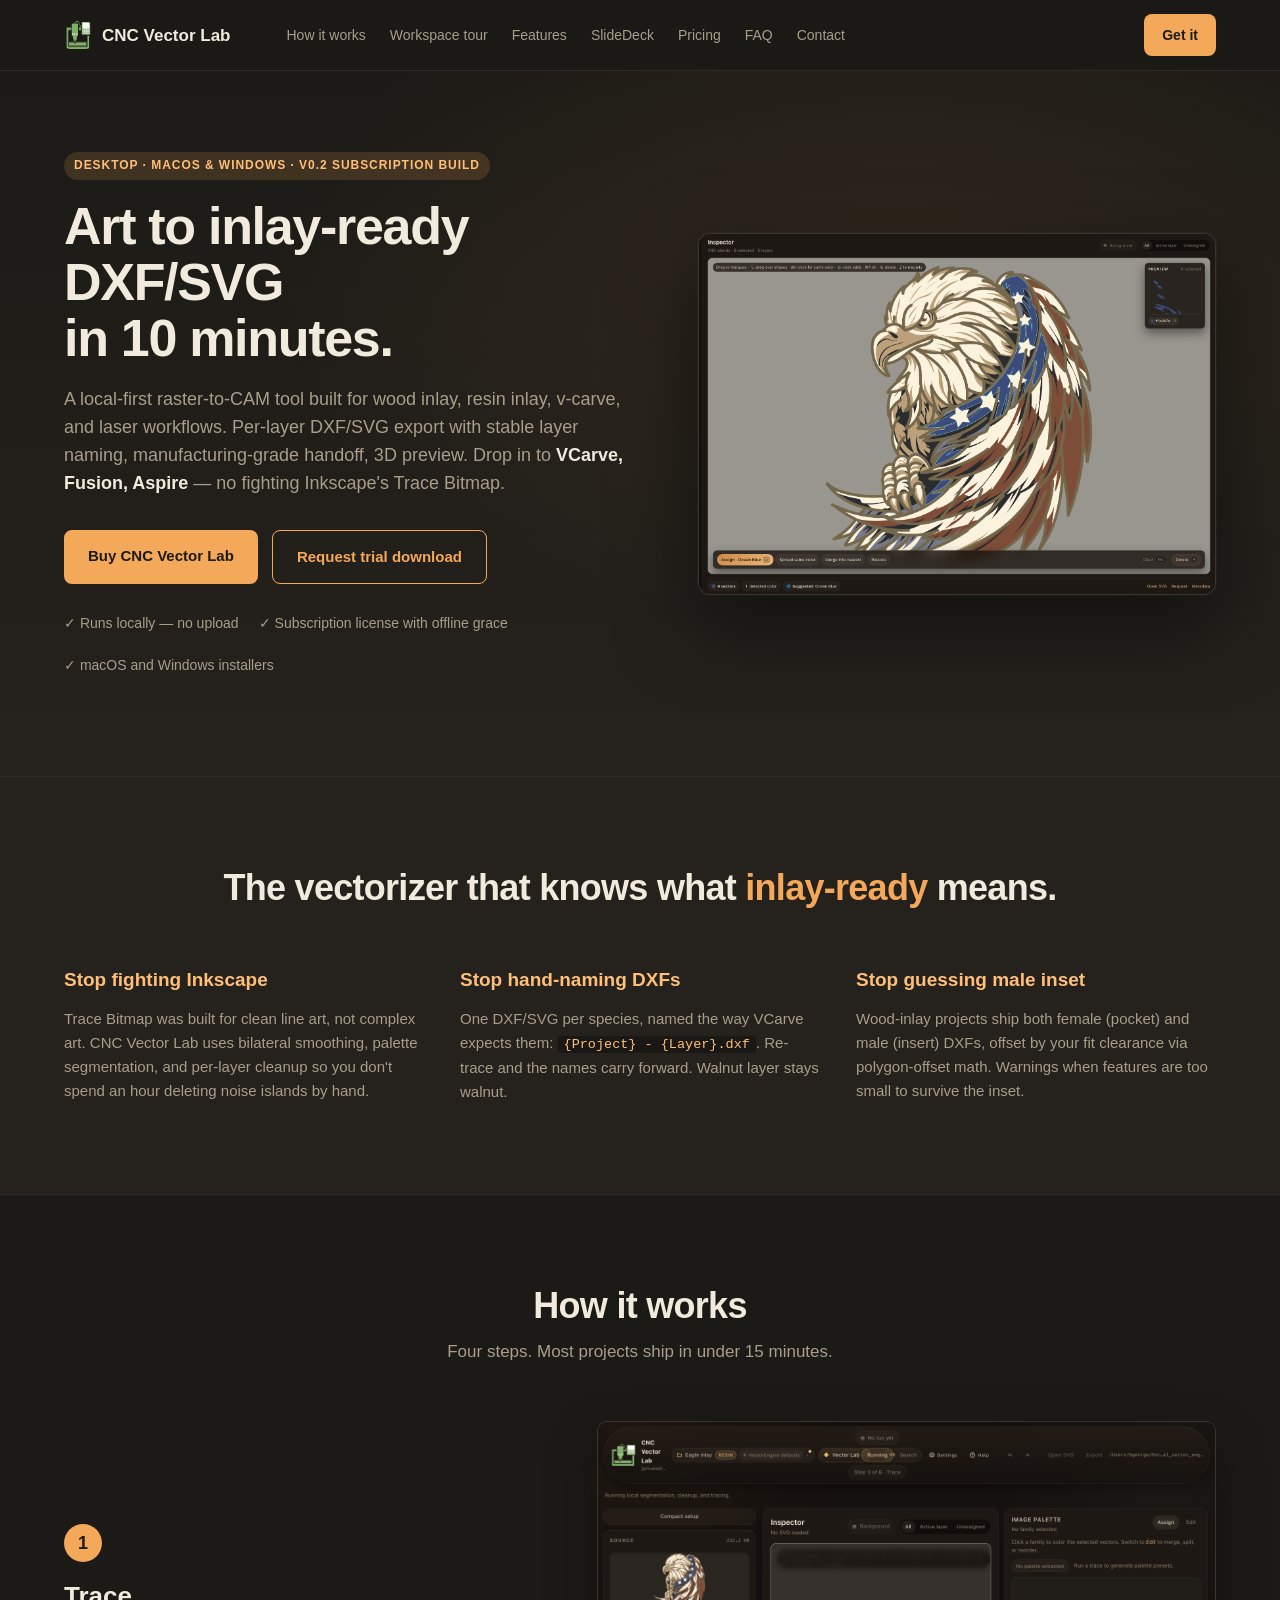
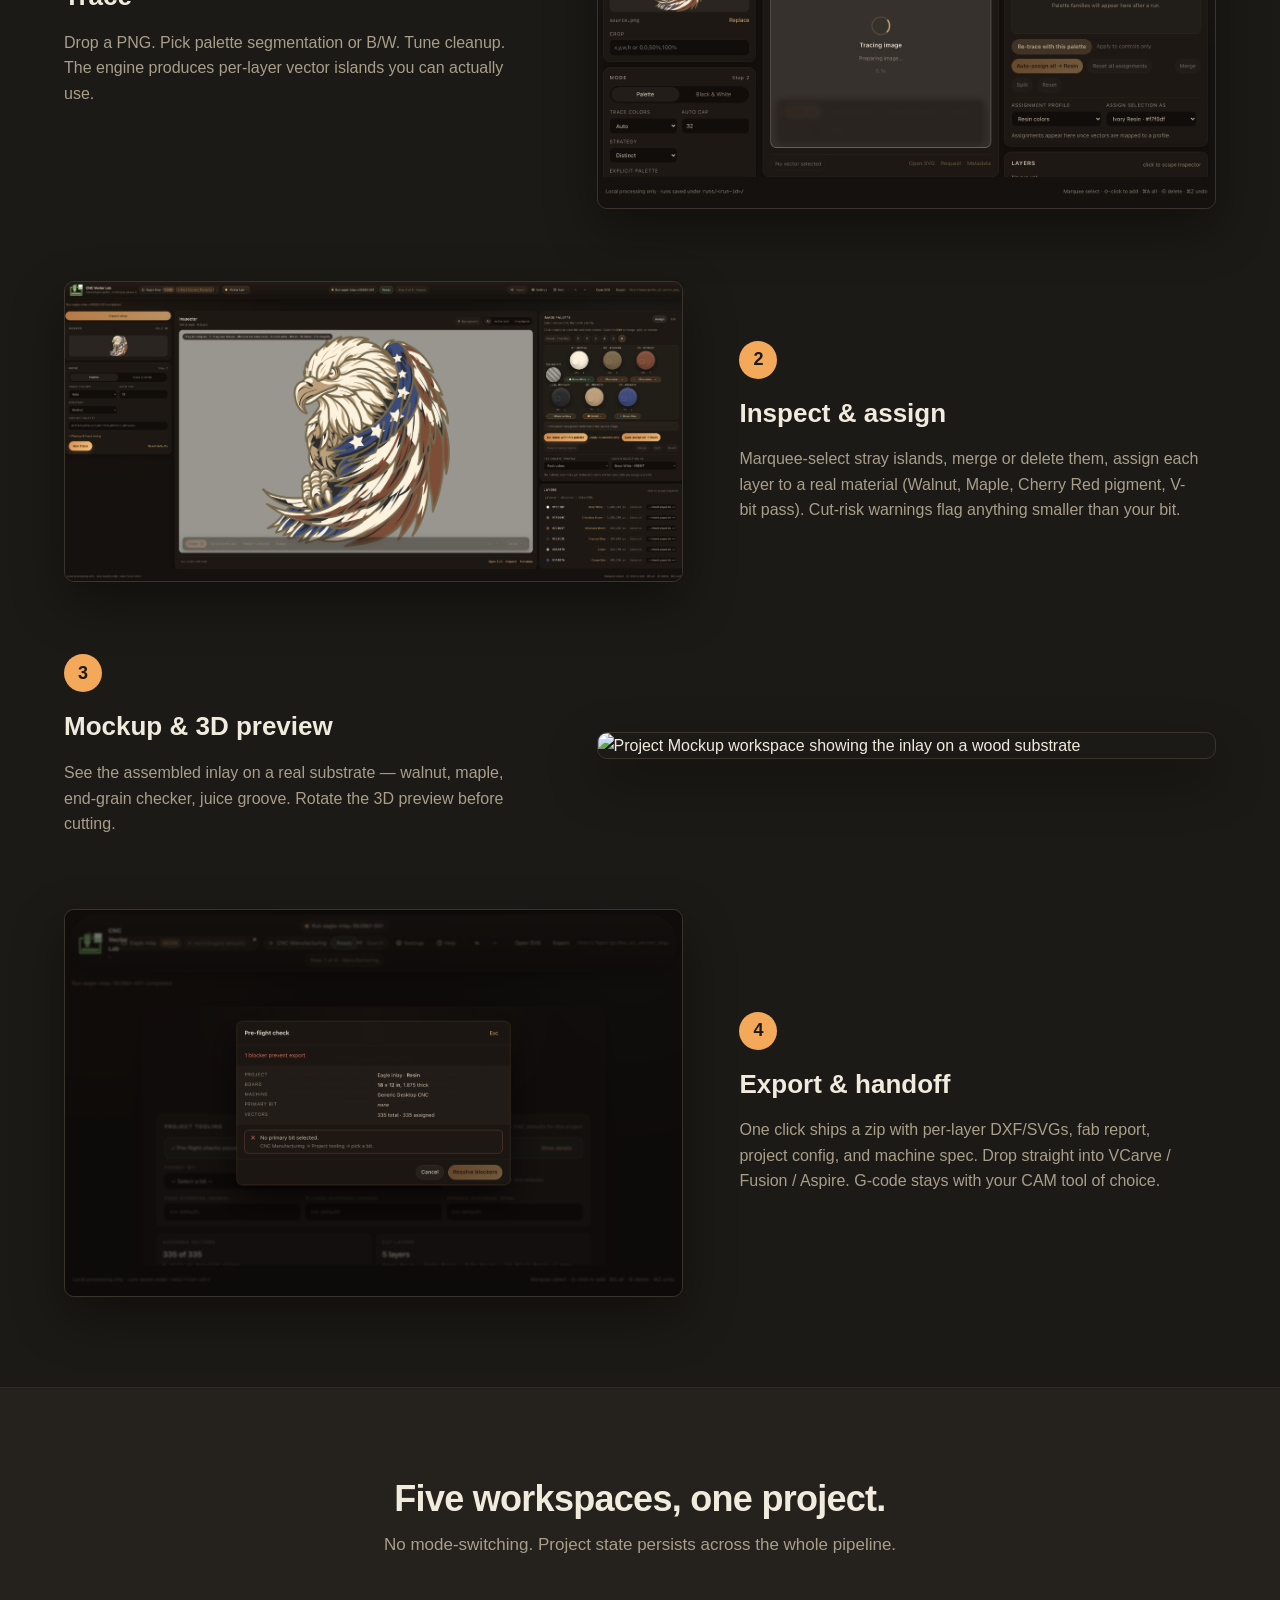
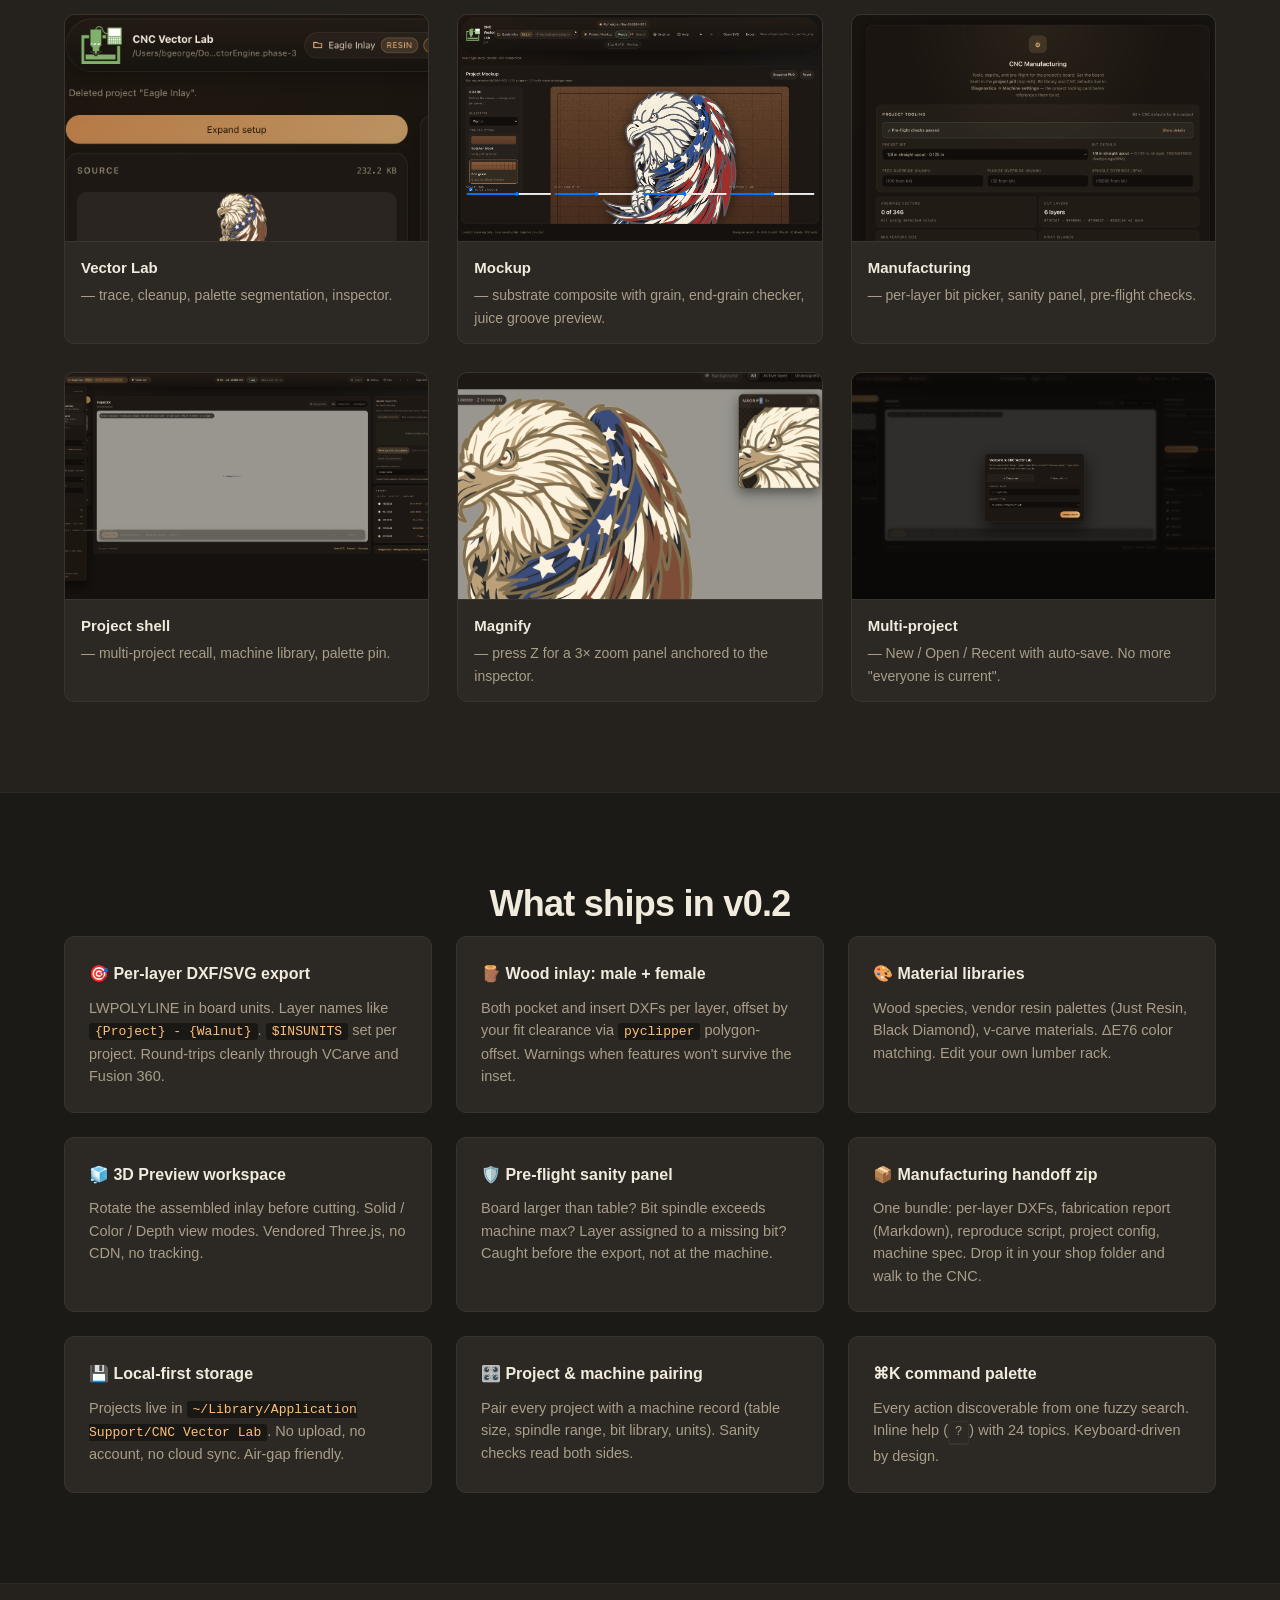
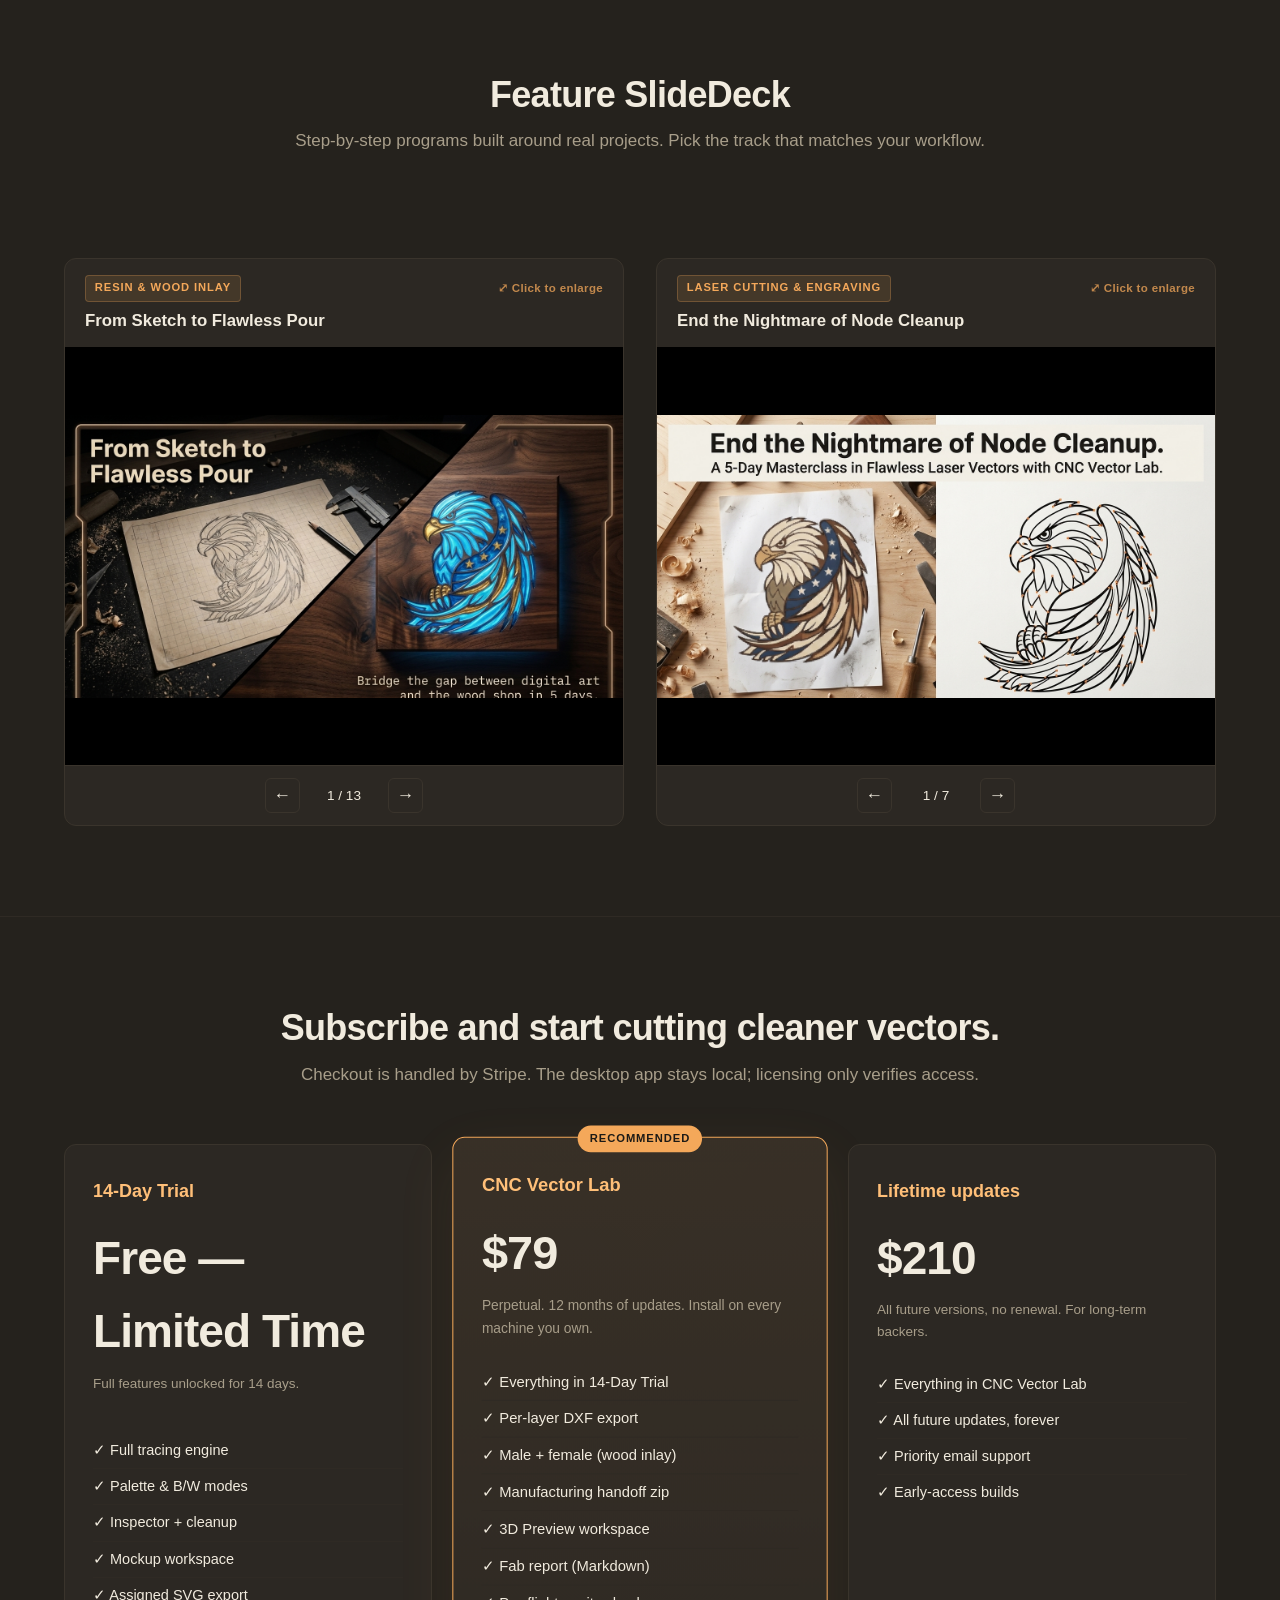
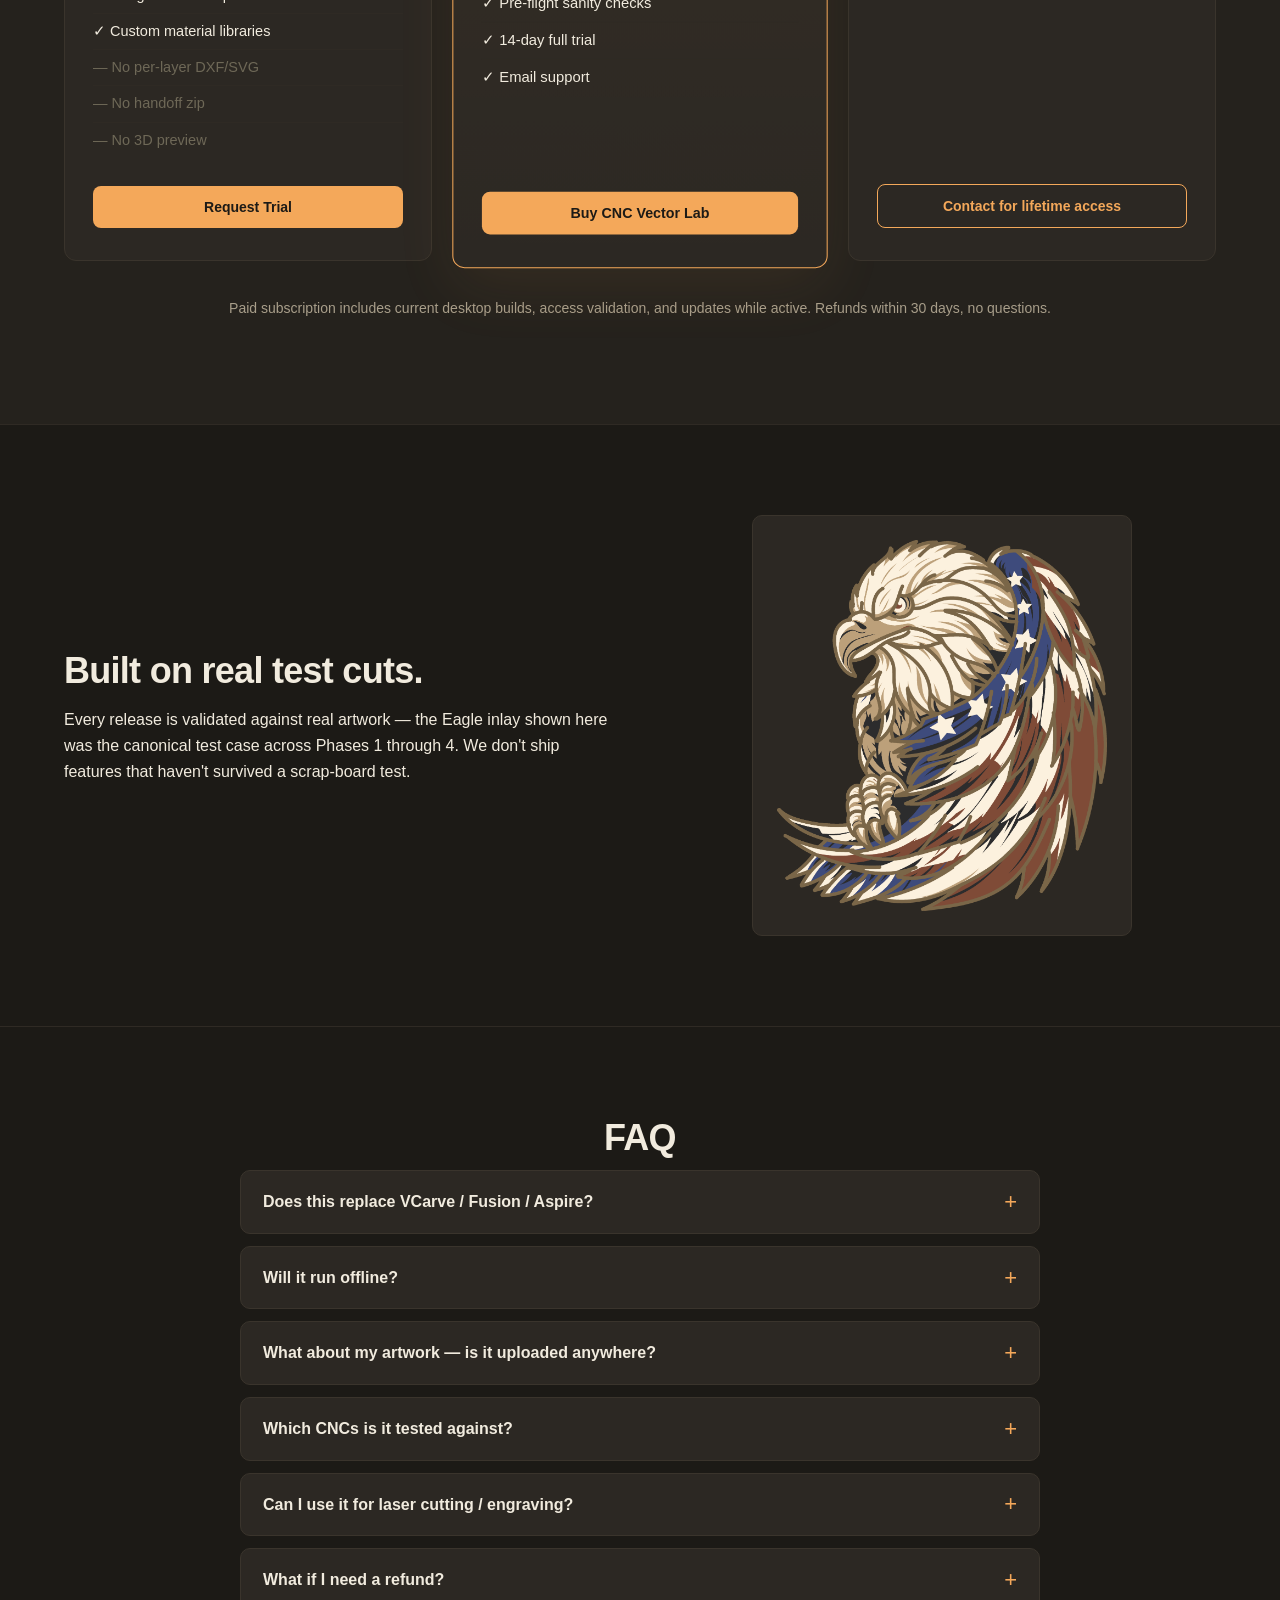
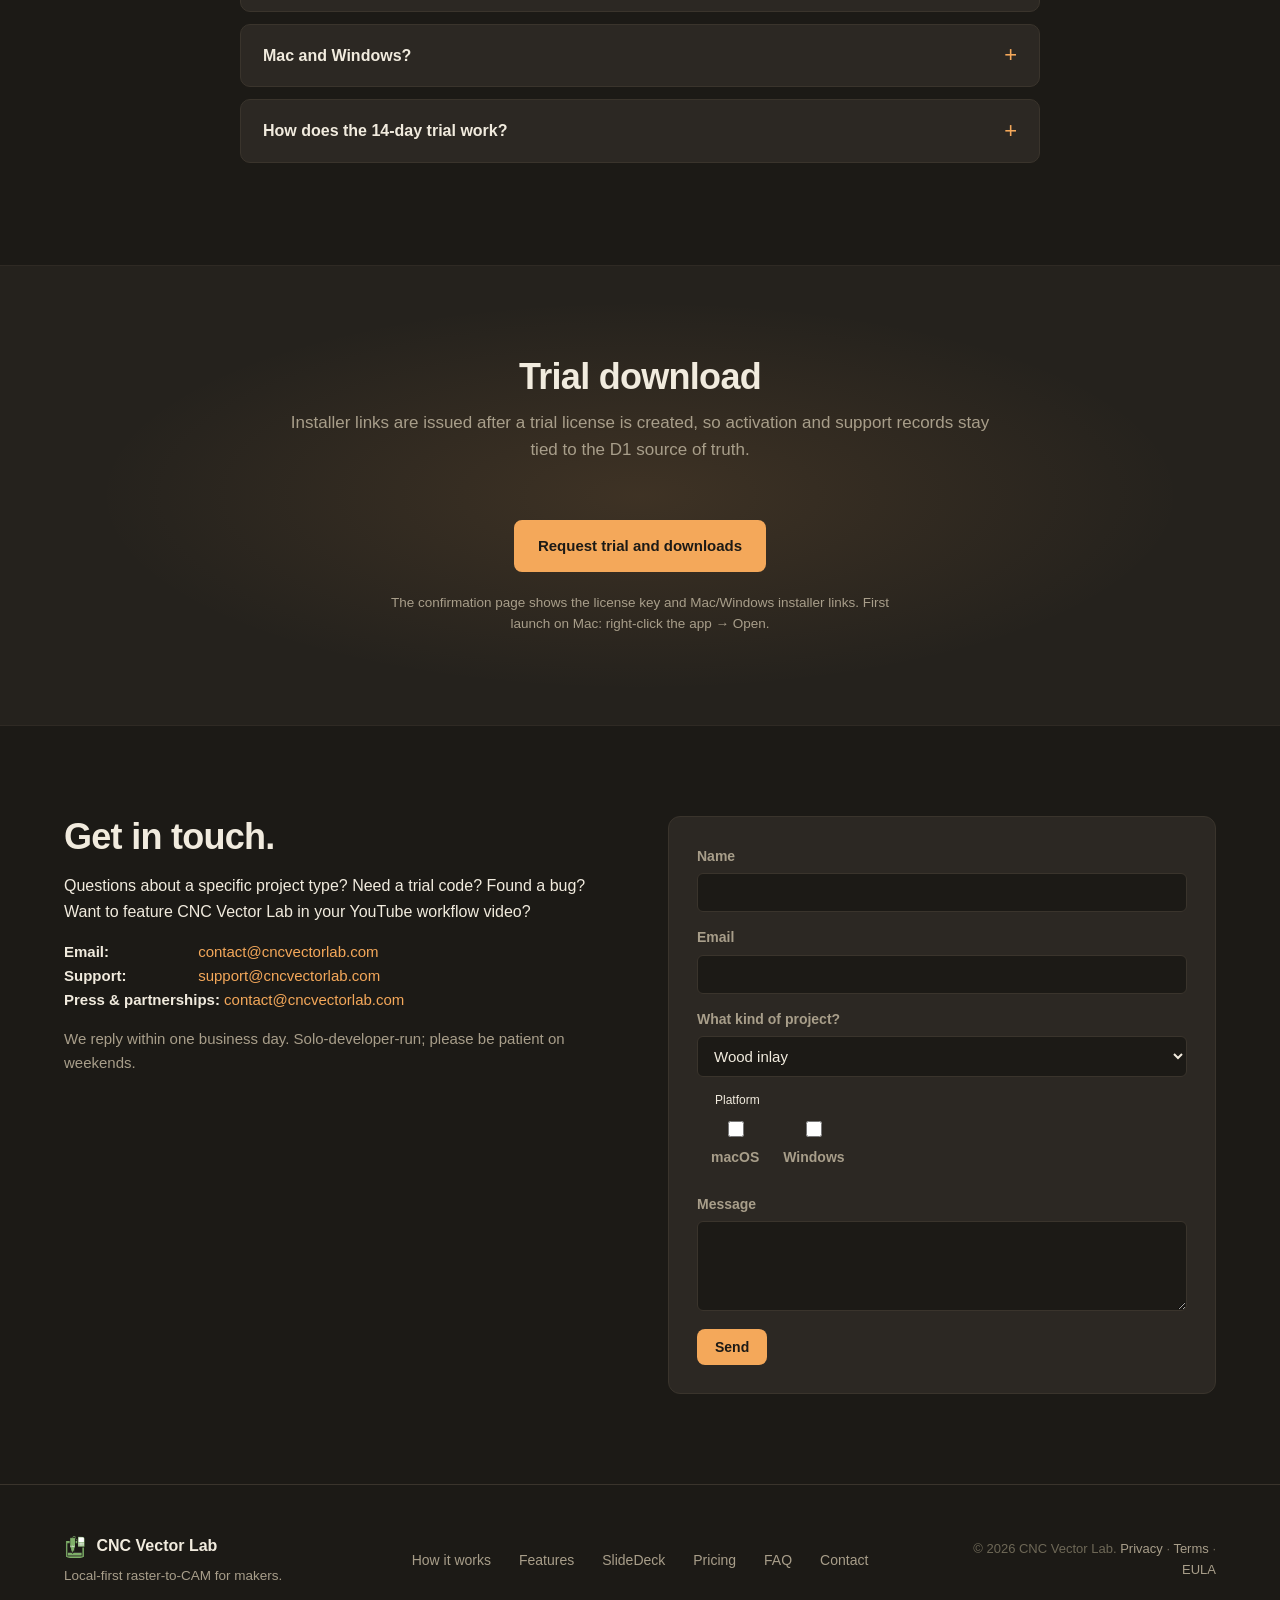
==== index.html @ 5205def1 "Set pricing: Recommended $79, Lifetime updates $210 Co-Authored-By: Claude Sonnet 4.6 <noreply@anthr" ====
<!doctype html>
<html lang="en">
<head>
  <meta charset="utf-8" />
  <meta name="viewport" content="width=device-width, initial-scale=1" />
  <title>CNC Vector Lab — Art to inlay-ready DXF/SVG in 10 minutes</title>
  <meta name="description" content="Local-first raster-to-CAM tool for CNC, laser, wood inlay, resin inlay, and v-carve. Per-layer DXF/SVG export, 3D preview, and clean manufacturing handoff." />
  <meta property="og:title" content="CNC Vector Lab" />
  <meta property="og:description" content="The vectorizer that knows what 'inlay-ready' means. Local-first desktop workflow for CNC makers." />
  <meta property="og:image" content="assets/06a-assign.png" />
  <link rel="icon" type="image/png" href="assets/cnc-logo.png" />
  <link rel="stylesheet" href="styles.css" />
</head>
<body>

<header class="topbar">
  <div class="wrap topbar-inner">
    <a href="#top" class="brand">
      <img src="assets/cnc-logo.png" alt="" class="brand-logo" />
      <strong>CNC Vector Lab</strong>
    </a>
    <nav class="nav">
      <a href="#how">How it works</a>
      <a href="#tour">Workspace tour</a>
      <a href="#features">Features</a>
      <a href="#masterclass">SlideDeck</a>
      <a href="#pricing">Pricing</a>
      <a href="#faq">FAQ</a>
      <a href="#contact">Contact</a>
    </nav>
    <a href="#pricing" class="cta-button">Get it</a>
  </div>
</header>

<main id="top">

  <!-- ============= HERO ============= -->
  <section class="hero">
    <div class="wrap hero-grid">
      <div class="hero-copy">
        <span class="eyebrow">Desktop · macOS &amp; Windows · v0.2 subscription build</span>
        <h1>Art to inlay-ready DXF/SVG<br/>in 10 minutes.</h1>
        <p class="lede">
          A local-first raster-to-CAM tool built for wood inlay, resin inlay, v-carve, and laser workflows. Per-layer DXF/SVG export with stable layer naming, manufacturing-grade handoff, 3D preview. Drop in to <strong>VCarve, Fusion, Aspire</strong> &mdash; no fighting Inkscape's Trace Bitmap.
        </p>
        <div class="hero-ctas">
          <a href="https://cnc-vector-lab-subscriptions.wmgeorge54.workers.dev/checkout?source=website-hero" class="cta-button big">Buy CNC Vector Lab</a>
          <a href="https://cnc-vector-lab-subscriptions.wmgeorge54.workers.dev/trial/request" class="cta-button big secondary">Request trial download</a>
        </div>
        <ul class="hero-trust">
          <li>✓ Runs locally &mdash; no upload</li>
          <li>✓ Subscription license with offline grace</li>
          <li>✓ macOS and Windows installers</li>
        </ul>
      </div>
      <div class="hero-visual">
        <img src="assets/06a-assign.png" alt="CNC Vector Lab — Vector Lab workspace with assigned palette layers" />
      </div>
    </div>
  </section>

  <!-- ============= PROBLEM / POSITIONING ============= -->
  <section class="band band-dark">
    <div class="wrap">
      <h2 class="section-title">The vectorizer that knows what <em>inlay-ready</em> means.</h2>
      <div class="three-col">
        <div class="col">
          <h3>Stop fighting Inkscape</h3>
          <p>Trace Bitmap was built for clean line art, not complex art. CNC Vector Lab uses bilateral smoothing, palette segmentation, and per-layer cleanup so you don't spend an hour deleting noise islands by hand.</p>
        </div>
        <div class="col">
          <h3>Stop hand-naming DXFs</h3>
          <p>One DXF/SVG per species, named the way VCarve expects them: <code>{Project} - {Layer}.dxf</code>. Re-trace and the names carry forward. Walnut layer stays walnut.</p>
        </div>
        <div class="col">
          <h3>Stop guessing male inset</h3>
          <p>Wood-inlay projects ship both female (pocket) and male (insert) DXFs, offset by your fit clearance via polygon-offset math. Warnings when features are too small to survive the inset.</p>
        </div>
      </div>
    </div>
  </section>

  <!-- ============= HOW IT WORKS ============= -->
  <section id="how" class="band">
    <div class="wrap">
      <h2 class="section-title">How it works</h2>
      <p class="section-sub">Four steps. Most projects ship in under 15 minutes.</p>

      <ol class="how-steps">
        <li>
          <div class="how-text">
            <span class="step-num">1</span>
            <h3>Trace</h3>
            <p>Drop a PNG. Pick palette segmentation or B/W. Tune cleanup. The engine produces per-layer vector islands you can actually use.</p>
          </div>
          <img src="assets/04b-tracing.png" alt="Tracing a source image into per-layer vector regions" />
        </li>

        <li class="reverse">
          <div class="how-text">
            <span class="step-num">2</span>
            <h3>Inspect &amp; assign</h3>
            <p>Marquee-select stray islands, merge or delete them, assign each layer to a real material (Walnut, Maple, Cherry Red pigment, V-bit pass). Cut-risk warnings flag anything smaller than your bit.</p>
          </div>
          <img src="assets/05a-inspector.png" alt="Inspector workspace with marquee selection and per-layer material assignment" />
        </li>

        <li>
          <div class="how-text">
            <span class="step-num">3</span>
            <h3>Mockup &amp; 3D preview</h3>
            <p>See the assembled inlay on a real substrate — walnut, maple, end-grain checker, juice groove. Rotate the 3D preview before cutting.</p>
          </div>
          <img src="assets/07a-mockup.png" alt="Project Mockup workspace showing the inlay on a wood substrate" />
        </li>

        <li class="reverse">
          <div class="how-text">
            <span class="step-num">4</span>
            <h3>Export &amp; handoff</h3>
            <p>One click ships a zip with per-layer DXF/SVGs, fab report, project config, and machine spec. Drop straight into VCarve / Fusion / Aspire. G-code stays with your CAM tool of choice.</p>
          </div>
          <img src="assets/08b-preflight.png" alt="Pre-flight modal before exporting the handoff zip" />
        </li>
      </ol>
    </div>
  </section>

  <!-- ============= WORKSPACE TOUR ============= -->
  <section id="tour" class="band band-dark">
    <div class="wrap">
      <h2 class="section-title">Five workspaces, one project.</h2>
      <p class="section-sub">No mode-switching. Project state persists across the whole pipeline.</p>

      <div class="tour-grid">
        <figure>
          <img src="assets/04a-trace-card.png" alt="Vector Lab workspace" />
          <figcaption><strong>Vector Lab</strong> &mdash; trace, cleanup, palette segmentation, inspector.</figcaption>
        </figure>
        <figure>
          <img src="assets/07b-mockup-juice-groove.png" alt="Project Mockup workspace" />
          <figcaption><strong>Mockup</strong> &mdash; substrate composite with grain, end-grain checker, juice groove preview.</figcaption>
        </figure>
        <figure>
          <img src="assets/08a-manufacturing.png" alt="CNC Manufacturing workspace" />
          <figcaption><strong>Manufacturing</strong> &mdash; per-layer bit picker, sanity panel, pre-flight checks.</figcaption>
        </figure>
        <figure>
          <img src="assets/02b-project-popover.png" alt="Project popover" />
          <figcaption><strong>Project shell</strong> &mdash; multi-project recall, machine library, palette pin.</figcaption>
        </figure>
        <figure>
          <img src="assets/05b-magnify.png" alt="Magnify inspector" />
          <figcaption><strong>Magnify</strong> &mdash; press Z for a 3&times; zoom panel anchored to the inspector.</figcaption>
        </figure>
        <figure>
          <img src="assets/01-welcome.png" alt="Welcome modal" />
          <figcaption><strong>Multi-project</strong> &mdash; New / Open / Recent with auto-save. No more "everyone is current".</figcaption>
        </figure>
      </div>
    </div>
  </section>

  <!-- ============= FEATURES ============= -->
  <section id="features" class="band">
    <div class="wrap">
      <h2 class="section-title">What ships in v0.2</h2>
      <div class="features-grid">
        <div class="feat">
          <h3>🎯 Per-layer DXF/SVG export</h3>
          <p>LWPOLYLINE in board units. Layer names like <code>{Project} - {Walnut}</code>. <code>$INSUNITS</code> set per project. Round-trips cleanly through VCarve and Fusion 360.</p>
        </div>
        <div class="feat">
          <h3>🪵 Wood inlay: male + female</h3>
          <p>Both pocket and insert DXFs per layer, offset by your fit clearance via <code>pyclipper</code> polygon-offset. Warnings when features won't survive the inset.</p>
        </div>
        <div class="feat">
          <h3>🎨 Material libraries</h3>
          <p>Wood species, vendor resin palettes (Just Resin, Black Diamond), v-carve materials. ΔE76 color matching. Edit your own lumber rack.</p>
        </div>
        <div class="feat">
          <h3>🧊 3D Preview workspace</h3>
          <p>Rotate the assembled inlay before cutting. Solid / Color / Depth view modes. Vendored Three.js, no CDN, no tracking.</p>
        </div>
        <div class="feat">
          <h3>🛡️ Pre-flight sanity panel</h3>
          <p>Board larger than table? Bit spindle exceeds machine max? Layer assigned to a missing bit? Caught before the export, not at the machine.</p>
        </div>
        <div class="feat">
          <h3>📦 Manufacturing handoff zip</h3>
          <p>One bundle: per-layer DXFs, fabrication report (Markdown), reproduce script, project config, machine spec. Drop it in your shop folder and walk to the CNC.</p>
        </div>
        <div class="feat">
          <h3>💾 Local-first storage</h3>
          <p>Projects live in <code>~/Library/Application Support/CNC Vector Lab</code>. No upload, no account, no cloud sync. Air-gap friendly.</p>
        </div>
        <div class="feat">
          <h3>🎛️ Project &amp; machine pairing</h3>
          <p>Pair every project with a machine record (table size, spindle range, bit library, units). Sanity checks read both sides.</p>
        </div>
        <div class="feat">
          <h3>⌘K command palette</h3>
          <p>Every action discoverable from one fuzzy search. Inline help (<kbd>?</kbd>) with 24 topics. Keyboard-driven by design.</p>
        </div>
      </div>
    </div>
  </section>

  <!-- SVG pencil-sketch filter for Coming Soon stamps -->
  <svg width="0" height="0" style="position:absolute">
    <defs>
      <filter id="pencil-sketch" x="-5%" y="-5%" width="110%" height="110%">
        <feTurbulence type="fractalNoise" baseFrequency="0.035" numOctaves="3" seed="2" result="noise"/>
        <feDisplacementMap in="SourceGraphic" in2="noise" scale="2.2" xChannelSelector="R" yChannelSelector="G"/>
      </filter>
    </defs>
  </svg>

  <!-- ============= MASTERCLASSES ============= -->
  <section id="masterclass" class="band band-dark">
    <div class="wrap">
      <div class="masterclass-header">
        <h2 class="section-title">Feature SlideDeck</h2>
        <p class="section-sub">Step-by-step programs built around real projects. Pick the track that matches your workflow.</p>
      </div>

      <div class="slideshow-grid">

        <!-- ── Deck 1: From Sketch to Flawless Pour ── -->
        <div class="slideshow-deck">
          <div class="slideshow-label">
            <div class="slideshow-label-row">
              <span class="masterclass-tag">Resin &amp; Wood Inlay</span>
              <span class="enlarge-hint" onclick="openModal('pour')">⤢ Click to enlarge</span>
            </div>
            <h3>From Sketch to Flawless Pour</h3>
          </div>
          <div class="slideshow-stage" onclick="openModal('pour')" title="Click to enlarge">
            <img id="pour-img" src="assets/masterclass/pour/slide-01.png" alt="From Sketch to Flawless Pour — slide 1 of 13" class="slideshow-img" />
          </div>
          <div class="slideshow-controls">
            <button class="slide-btn" onclick="moveSlide('pour',-1)" aria-label="Previous slide">&#8592;</button>
            <span class="slide-counter" id="pour-counter">1 / 13</span>
            <button class="slide-btn" onclick="moveSlide('pour', 1)" aria-label="Next slide">&#8594;</button>
          </div>
        </div>

        <!-- ── Deck 2: Mastering Flawless Laser Vectors ── -->
        <div class="slideshow-deck">
          <div class="slideshow-label">
            <div class="slideshow-label-row">
              <span class="masterclass-tag">Laser Cutting &amp; Engraving</span>
              <span class="enlarge-hint" onclick="openModal('laser')">⤢ Click to enlarge</span>
            </div>
            <h3>End the Nightmare of Node Cleanup</h3>
          </div>
          <div class="slideshow-stage" onclick="openModal('laser')" title="Click to enlarge">
            <img id="laser-img" src="assets/masterclass/laser/slide-01.png" alt="Mastering Flawless Laser Vectors — slide 1 of 7" class="slideshow-img" />
          </div>
          <div class="slideshow-controls">
            <button class="slide-btn" onclick="moveSlide('laser',-1)" aria-label="Previous slide">&#8592;</button>
            <span class="slide-counter" id="laser-counter">1 / 7</span>
            <button class="slide-btn" onclick="moveSlide('laser', 1)" aria-label="Next slide">&#8594;</button>
          </div>
        </div>

      </div>
    </div>
  </section>

  <!-- ============= PRICING ============= -->
  <section id="pricing" class="band band-dark">
    <div class="wrap">
      <h2 class="section-title">Subscribe and start cutting cleaner vectors.</h2>
      <p class="section-sub">Checkout is handled by Stripe. The desktop app stays local; licensing only verifies access.</p>

      <div class="pricing-grid">
        <div class="price-card">
          <h3>14-Day Trial</h3>
          <div class="price-tag">Free — Limited Time</div>
          <p class="price-sub">Full features unlocked for 14 days.</p>
          <ul class="price-features">
            <li>✓ Full tracing engine</li>
            <li>✓ Palette &amp; B/W modes</li>
            <li>✓ Inspector + cleanup</li>
            <li>✓ Mockup workspace</li>
            <li>✓ Assigned SVG export</li>
            <li>✓ Custom material libraries</li>
            <li class="dim">— No per-layer DXF/SVG</li>
            <li class="dim">— No handoff zip</li>
            <li class="dim">— No 3D preview</li>
          </ul>
          <a href="https://cnc-vector-lab-subscriptions.wmgeorge54.workers.dev/trial/request" class="cta-button block">Request Trial</a>
        </div>

        <div class="price-card featured">
          <span class="badge">Recommended</span>
          <h3>CNC Vector Lab</h3>
          <div class="price-tag">$79</div>
          <p class="price-sub">Perpetual. 12 months of updates. Install on every machine you own.</p>
          <ul class="price-features">
            <li>✓ Everything in 14-Day Trial</li>
            <li>✓ Per-layer DXF export</li>
            <li>✓ Male + female (wood inlay)</li>
            <li>✓ Manufacturing handoff zip</li>
            <li>✓ 3D Preview workspace</li>
            <li>✓ Fab report (Markdown)</li>
            <li>✓ Pre-flight sanity checks</li>
            <li>✓ 14-day full trial</li>
            <li>✓ Email support</li>
          </ul>
          <a href="https://cnc-vector-lab-subscriptions.wmgeorge54.workers.dev/checkout?source=website-pricing-main" class="cta-button block">Buy CNC Vector Lab</a>
        </div>

        <div class="price-card">
          <h3>Lifetime updates</h3>
          <div class="price-tag">$210</div>
          <p class="price-sub">All future versions, no renewal. For long-term backers.</p>
          <ul class="price-features">
            <li>✓ Everything in CNC Vector Lab</li>
            <li>✓ All future updates, forever</li>
            <li>✓ Priority email support</li>
            <li>✓ Early-access builds</li>
          </ul>
          <a href="#contact" class="cta-button block secondary">Contact for lifetime access</a>
        </div>
      </div>

      <p class="pricing-fineprint">
        Paid subscription includes current desktop builds, access validation, and updates while active. Refunds within 30 days, no questions.
      </p>
    </div>
  </section>

  <!-- ============= DEMO ART ============= -->
  <section class="band band-dark band-muted">
    <div class="wrap demo-art">
      <div>
        <h2 class="section-title left">Built on real test cuts.</h2>
        <p>Every release is validated against real artwork — the Eagle inlay shown here was the canonical test case across Phases 1 through 4. We don't ship features that haven't survived a scrap-board test.</p>
      </div>
      <img src="assets/Eagle.png" alt="Eagle artwork used as the canonical test case" />
    </div>
  </section>

  <!-- ============= FAQ ============= -->
  <section id="faq" class="band">
    <div class="wrap">
      <h2 class="section-title">FAQ</h2>
      <div class="faq-grid">
        <details>
          <summary>Does this replace VCarve / Fusion / Aspire?</summary>
          <p>No &mdash; it feeds them. CNC Vector Lab stops at DXF/SVG. Your CAM tool of choice generates G-code from those files. G-code is machine- and post-processor-specific; we keep that with your tool, which already does it well.</p>
        </details>
        <details>
          <summary>Will it run offline?</summary>
          <p>Yes. The app is desktop-only. Once installed, no network connection is required for tracing, inspection, mockup, 3D preview, or export. License verification is one-time + offline-signed.</p>
        </details>
        <details>
          <summary>What about my artwork — is it uploaded anywhere?</summary>
          <p>Never. Source images, projects, and exports all stay on your machine. There is no cloud sync, no telemetry, no account required.</p>
        </details>
        <details>
          <summary>Which CNCs is it tested against?</summary>
          <p>Bundled machine presets ship for Shapeoko 3 / 4 XL, X-Carve Pro, Onefinity Journeyman, LongMill MK2, and a generic profile. The output is plain DXF, so any machine with a CAM tool that imports DXF works.</p>
        </details>
        <details>
          <summary>Can I use it for laser cutting / engraving?</summary>
          <p>Yes. Per-layer SVG and DXF export feed LightBurn, xTool Creative Space, and similar laser CAM tools. Pigment/resin material libraries make multi-pass laser inlay straightforward.</p>
        </details>
        <details>
          <summary>What if I need a refund?</summary>
          <p>30 days, no questions. Email and we'll process it.</p>
        </details>
        <details>
          <summary>Mac and Windows?</summary>
          <p>Both. v0.2 validation builds are available for macOS and Windows. First launch on Mac may require right-click &rarr; Open until signing/notarization is complete.</p>
        </details>
        <details>
          <summary>How does the 14-day trial work?</summary>
          <p>Use the trial request page. The system creates a D1-backed trial license, then shows the license key and installer links. Paste the key in Settings &rarr; Account.</p>
        </details>
      </div>
    </div>
  </section>

  <!-- ============= TRIAL DOWNLOAD ============= -->
  <section id="download" class="band band-accent">
    <div class="wrap text-center">
      <h2 class="section-title">Trial download</h2>
      <p class="section-sub">Installer links are issued after a trial license is created, so activation and support records stay tied to the D1 source of truth.</p>
      <div class="download-buttons">
        <a href="https://cnc-vector-lab-subscriptions.wmgeorge54.workers.dev/trial/request" class="cta-button big">Request trial and downloads</a>
      </div>
      <p class="download-note">The confirmation page shows the license key and Mac/Windows installer links. First launch on Mac: right-click the app &rarr; Open.</p>
    </div>
  </section>

  <!-- ============= CONTACT ============= -->
  <section id="contact" class="band">
    <div class="wrap contact-grid">
      <div>
        <h2 class="section-title left">Get in touch.</h2>
        <p>Questions about a specific project type? Need a trial code? Found a bug? Want to feature CNC Vector Lab in your YouTube workflow video?</p>
        <p class="contact-detail">
          <strong>Email:</strong> <a href="mailto:contact@cncvectorlab.com">contact@cncvectorlab.com</a><br/>
          <strong>Support:</strong> <a href="mailto:support@cncvectorlab.com">support@cncvectorlab.com</a><br/>
          <strong>Press &amp; partnerships:</strong> <a href="mailto:contact@cncvectorlab.com">contact@cncvectorlab.com</a>
        </p>
        <p class="contact-detail">
          We reply within one business day. Solo-developer-run; please be patient on weekends.
        </p>
      </div>
      <form class="contact-form" method="POST" action="/submit">
        <label>Name<input type="text" name="name" required /></label>
        <label>Email<input type="email" name="email" required /></label>
        <label>What kind of project?<select name="kind">
          <option>Wood inlay</option>
          <option>Resin inlay</option>
          <option>V-carve</option>
          <option>Laser</option>
          <option>Trial code request</option>
          <option>Other</option>
        </select></label>
        <fieldset class="platform-fieldset">
          <legend>Platform</legend>
          <label class="checkbox-label"><input type="checkbox" name="platform" value="macOS" id="chk-macos" /> macOS</label>
          <label class="checkbox-label"><input type="checkbox" name="platform" value="Windows" id="chk-windows" /> Windows</label>
        </fieldset>
        <label>Message<textarea name="message" rows="4" required></textarea></label>
        <button type="submit" class="cta-button">Send</button>
      </form>
    </div>
  </section>

  <!-- ── Slide modal ───────────────────────────────────────────────── -->
  <div id="slide-modal" class="slide-modal" role="dialog" aria-modal="true" aria-label="Slide viewer" hidden>
    <div class="slide-modal-backdrop" onclick="closeModal()"></div>
    <div class="slide-modal-inner">
      <button class="slide-modal-close" onclick="closeModal()" aria-label="Close">&times;</button>
      <div class="slide-modal-title" id="modal-title"></div>
      <div class="slide-modal-stage">
        <button class="slide-modal-nav prev" onclick="modalMove(-1)" aria-label="Previous slide">&#8592;</button>
        <img id="modal-img" class="slide-modal-img" src="" alt="" />
        <button class="slide-modal-nav next" onclick="modalMove(1)" aria-label="Next slide">&#8594;</button>
      </div>
      <div class="slide-modal-footer">
        <span id="modal-counter"></span>
      </div>
    </div>
  </div>

</main>

<footer class="footer">
  <div class="wrap footer-inner">
    <div>
      <img src="assets/cnc-logo.png" alt="" class="brand-logo small" />
      <strong>CNC Vector Lab</strong>
      <p class="footer-tagline">Local-first raster-to-CAM for makers.</p>
    </div>
    <nav class="footer-nav">
      <a href="#how">How it works</a>
      <a href="#features">Features</a>
      <a href="#masterclass">SlideDeck</a>
      <a href="#pricing">Pricing</a>
      <a href="#faq">FAQ</a>
      <a href="#contact">Contact</a>
    </nav>
    <p class="footer-legal">
      &copy; <span id="year"></span> CNC Vector Lab.
      <a href="#">Privacy</a> · <a href="#">Terms</a> · <a href="#">EULA</a>
    </p>
  </div>
</footer>

<script>
document.getElementById('year').textContent = new Date().getFullYear();

// ── Slideshow ──────────────────────────────────────────────────────────
const DECKS = {
  pour:  { total: 13, current: 1, path: 'assets/masterclass/pour/slide-{n}.png',  label: 'From Sketch to Flawless Pour' },
  laser: { total:  7, current: 1, path: 'assets/masterclass/laser/slide-{n}.png', label: 'End the Nightmare of Node Cleanup' },
};

function slideSrc(deck, n) {
  return DECKS[deck].path.replace('{n}', String(n).padStart(2, '0'));
}

function moveSlide(deck, dir) {
  const d = DECKS[deck];
  d.current = ((d.current - 1 + dir + d.total) % d.total) + 1;
  document.getElementById(deck + '-img').src = slideSrc(deck, d.current);
  document.getElementById(deck + '-counter').textContent = d.current + ' / ' + d.total;
}

// ── Modal ───────────────────────────────────────────────────────────────
let modalDeck = null;

function openModal(deck) {
  modalDeck = deck;
  const d = DECKS[deck];
  const modal = document.getElementById('slide-modal');
  document.getElementById('modal-img').src = slideSrc(deck, d.current);
  document.getElementById('modal-title').textContent = d.label;
  document.getElementById('modal-counter').textContent = d.current + ' / ' + d.total;
  modal.hidden = false;
  document.body.style.overflow = 'hidden';
  modal.focus();
}

function closeModal() {
  document.getElementById('slide-modal').hidden = true;
  document.body.style.overflow = '';
  modalDeck = null;
}

function modalMove(dir) {
  if (!modalDeck) return;
  const d = DECKS[modalDeck];
  d.current = ((d.current - 1 + dir + d.total) % d.total) + 1;
  document.getElementById('modal-img').src = slideSrc(modalDeck, d.current);
  document.getElementById('modal-counter').textContent = d.current + ' / ' + d.total;
  // Keep inline viewer in sync
  document.getElementById(modalDeck + '-img').src = slideSrc(modalDeck, d.current);
  document.getElementById(modalDeck + '-counter').textContent = d.current + ' / ' + d.total;
}

document.addEventListener('keydown', function(e) {
  if (modalDeck) {
    if (e.key === 'ArrowLeft')  modalMove(-1);
    if (e.key === 'ArrowRight') modalMove(1);
    if (e.key === 'Escape')     closeModal();
  }
});

function selectPlatform(platform) {
  const macos   = document.getElementById('chk-macos');
  const windows = document.getElementById('chk-windows');
  if (platform === 'macos')   { macos.checked = true;  windows.checked = false; }
  if (platform === 'windows') { windows.checked = true; macos.checked = false;  }
}
</script>

</body>
</html>
---- styles.css ----
@import url('https://fonts.googleapis.com/css2?family=Caveat:wght@700&display=swap');

/* ============================================================
   CNC Vector Lab — marketing site
   Single stylesheet, no build step, no framework.
   Matches the app's warm-charcoal aesthetic.
   ============================================================ */

:root {
  --bg: #1c1a16;
  --bg-elev: #25221d;
  --bg-card: #2c2823;
  --line: #3a342c;
  --line-soft: #2f2a24;
  --text: #f1ebde;
  --muted: #a89e8a;
  --dim: #6e6857;
  --accent: #f4a85a;
  --accent-soft: rgba(244, 168, 90, 0.16);
  --accent-strong: #ffbf78;
  --success: #95d29c;
  --code-bg: #1a1814;
}

* { box-sizing: border-box; }

html, body {
  margin: 0;
  padding: 0;
  background: var(--bg);
  color: var(--text);
  font-family: -apple-system, BlinkMacSystemFont, "Inter", "Segoe UI", Roboto, sans-serif;
  font-size: 16px;
  line-height: 1.6;
  -webkit-font-smoothing: antialiased;
  -moz-osx-font-smoothing: grayscale;
}

img { max-width: 100%; height: auto; display: block; }

a {
  color: var(--accent);
  text-decoration: none;
  transition: color 0.15s;
}
a:hover { color: var(--accent-strong); }

code {
  background: var(--code-bg);
  padding: 1px 6px;
  border-radius: 3px;
  font-family: ui-monospace, "SF Mono", Menlo, Monaco, monospace;
  font-size: 0.9em;
  color: var(--accent-strong);
}

kbd {
  display: inline-block;
  background: var(--bg-card);
  border: 1px solid var(--line);
  border-bottom-width: 2px;
  border-radius: 4px;
  padding: 1px 6px;
  font-family: ui-monospace, monospace;
  font-size: 0.85em;
}

.wrap { max-width: 1200px; margin: 0 auto; padding: 0 24px; }

/* ============= TOPBAR ============= */

.topbar {
  position: sticky;
  top: 0;
  z-index: 50;
  background: rgba(28, 26, 22, 0.92);
  backdrop-filter: blur(12px);
  border-bottom: 1px solid var(--line-soft);
}

.topbar-inner {
  display: flex;
  align-items: center;
  gap: 24px;
  padding: 14px 24px;
}

.brand {
  display: inline-flex;
  align-items: center;
  gap: 10px;
  color: var(--text);
  font-size: 17px;
  font-weight: 700;
}

.brand:hover { color: var(--text); }

.brand-logo {
  width: 28px;
  height: 28px;
  border-radius: 6px;
}

.brand-logo.small { width: 22px; height: 22px; display: inline-block; vertical-align: middle; margin-right: 6px; }

.nav {
  display: flex;
  gap: 24px;
  margin-left: 32px;
  flex: 1;
}

.nav a {
  color: var(--muted);
  font-size: 14px;
  font-weight: 500;
}
.nav a:hover { color: var(--text); }

.cta-button {
  display: inline-block;
  padding: 10px 18px;
  background: var(--accent);
  color: #1c1a16;
  font-weight: 700;
  font-size: 14px;
  border-radius: 8px;
  border: none;
  cursor: pointer;
  transition: background 0.15s, transform 0.1s;
  text-align: center;
}
.cta-button:hover {
  background: var(--accent-strong);
  color: #1c1a16;
  transform: translateY(-1px);
}

.cta-button.big {
  padding: 14px 24px;
  font-size: 15px;
}

.cta-button.secondary {
  background: transparent;
  color: var(--accent);
  border: 1px solid var(--accent);
}
.cta-button.secondary:hover {
  background: var(--accent-soft);
  color: var(--accent-strong);
  border-color: var(--accent-strong);
}

.cta-button.block { display: block; width: 100%; }

/* ============= HERO ============= */

.hero {
  padding: 80px 0 100px;
  background:
    radial-gradient(ellipse at 70% 30%, rgba(244, 168, 90, 0.08), transparent 50%),
    linear-gradient(180deg, var(--bg), var(--bg-elev));
}

.hero-grid {
  display: grid;
  grid-template-columns: 1.1fr 1fr;
  gap: 64px;
  align-items: center;
}

.eyebrow {
  display: inline-block;
  background: var(--accent-soft);
  color: var(--accent-strong);
  font-size: 12px;
  font-weight: 700;
  letter-spacing: 0.08em;
  text-transform: uppercase;
  padding: 4px 10px;
  border-radius: 999px;
  margin-bottom: 18px;
}

h1 {
  font-size: 52px;
  line-height: 1.08;
  font-weight: 800;
  letter-spacing: -0.025em;
  margin: 0 0 20px;
  color: var(--text);
}

.lede {
  font-size: 18px;
  color: var(--muted);
  margin: 0 0 32px;
  max-width: 560px;
  line-height: 1.55;
}

.lede strong { color: var(--text); }

.hero-ctas {
  display: flex;
  gap: 14px;
  flex-wrap: wrap;
  margin-bottom: 28px;
}

.hero-trust {
  list-style: none;
  padding: 0;
  margin: 0;
  display: flex;
  gap: 20px;
  flex-wrap: wrap;
  color: var(--muted);
  font-size: 14px;
}

.hero-visual img {
  border-radius: 12px;
  border: 1px solid var(--line);
  box-shadow: 0 30px 80px rgba(0, 0, 0, 0.5), 0 0 0 1px rgba(255, 255, 255, 0.04);
}

@media (max-width: 900px) {
  .hero-grid { grid-template-columns: 1fr; gap: 40px; }
  h1 { font-size: 38px; }
  .nav { display: none; }
}

/* ============= BANDS ============= */

.band {
  padding: 90px 0;
  border-top: 1px solid var(--line-soft);
}

.band-dark { background: var(--bg-elev); }
.band-muted { background: var(--bg); }
.band-accent {
  background:
    radial-gradient(ellipse at center, rgba(244, 168, 90, 0.12), transparent 60%),
    var(--bg-elev);
}

.section-title {
  font-size: 36px;
  line-height: 1.15;
  font-weight: 800;
  letter-spacing: -0.02em;
  margin: 0 0 12px;
  text-align: center;
}

.section-title.left { text-align: left; }

.section-title em {
  font-style: normal;
  color: var(--accent);
}

.section-sub {
  font-size: 17px;
  color: var(--muted);
  text-align: center;
  max-width: 700px;
  margin: 0 auto 56px;
}

.text-center { text-align: center; }

/* ============= 3-COL POSITIONING ============= */

.three-col {
  display: grid;
  grid-template-columns: repeat(3, 1fr);
  gap: 36px;
  margin-top: 56px;
}

.three-col .col h3 {
  font-size: 19px;
  color: var(--accent-strong);
  margin: 0 0 12px;
}

.three-col .col p {
  color: var(--muted);
  margin: 0;
  font-size: 15px;
}

@media (max-width: 800px) {
  .three-col { grid-template-columns: 1fr; gap: 28px; }
}

/* ============= HOW IT WORKS ============= */

.how-steps {
  list-style: none;
  padding: 0;
  margin: 0;
  display: flex;
  flex-direction: column;
  gap: 72px;
}

.how-steps li {
  display: grid;
  grid-template-columns: 1fr 1.3fr;
  gap: 56px;
  align-items: center;
}

.how-steps li.reverse {
  grid-template-columns: 1.3fr 1fr;
}

.how-steps li.reverse .how-text {
  order: 2;
}

.how-text {
  max-width: 460px;
}

.step-num {
  display: inline-flex;
  align-items: center;
  justify-content: center;
  width: 38px;
  height: 38px;
  border-radius: 50%;
  background: var(--accent);
  color: #1c1a16;
  font-weight: 800;
  font-size: 18px;
  margin-bottom: 14px;
}

.how-text h3 {
  font-size: 26px;
  font-weight: 700;
  margin: 0 0 12px;
  color: var(--text);
}

.how-text p {
  font-size: 16px;
  color: var(--muted);
  margin: 0;
}

.how-steps li img {
  border-radius: 10px;
  border: 1px solid var(--line);
  box-shadow: 0 20px 50px rgba(0, 0, 0, 0.4);
}

@media (max-width: 800px) {
  .how-steps li,
  .how-steps li.reverse {
    grid-template-columns: 1fr;
    gap: 28px;
  }
  .how-steps li.reverse .how-text { order: 0; }
}

/* ============= TOUR GRID ============= */

.tour-grid {
  display: grid;
  grid-template-columns: repeat(3, 1fr);
  gap: 28px;
}

.tour-grid figure {
  margin: 0;
  background: var(--bg-card);
  border: 1px solid var(--line);
  border-radius: 10px;
  overflow: hidden;
  transition: transform 0.2s, border-color 0.2s;
}

.tour-grid figure:hover {
  transform: translateY(-3px);
  border-color: var(--accent);
}

.tour-grid img {
  width: 100%;
  aspect-ratio: 16 / 10;
  object-fit: cover;
  object-position: top center;
  border-bottom: 1px solid var(--line);
}

.tour-grid figcaption {
  padding: 14px 16px;
  font-size: 14px;
  color: var(--muted);
}

.tour-grid figcaption strong {
  color: var(--text);
  display: block;
  margin-bottom: 4px;
  font-size: 15px;
}

@media (max-width: 900px) {
  .tour-grid { grid-template-columns: repeat(2, 1fr); }
}
@media (max-width: 600px) {
  .tour-grid { grid-template-columns: 1fr; }
}

/* ============= FEATURES GRID ============= */

.features-grid {
  display: grid;
  grid-template-columns: repeat(3, 1fr);
  gap: 24px;
}

.feat {
  background: var(--bg-card);
  border: 1px solid var(--line);
  border-radius: 10px;
  padding: 24px;
  transition: border-color 0.2s, transform 0.15s;
}

.feat:hover {
  border-color: var(--accent);
  transform: translateY(-2px);
}

.feat h3 {
  font-size: 16px;
  font-weight: 700;
  margin: 0 0 10px;
  color: var(--text);
}

.feat p {
  font-size: 14.5px;
  color: var(--muted);
  margin: 0;
  line-height: 1.55;
}

@media (max-width: 900px) {
  .features-grid { grid-template-columns: repeat(2, 1fr); }
}
@media (max-width: 600px) {
  .features-grid { grid-template-columns: 1fr; }
}

/* ============= PRICING ============= */

.pricing-grid {
  display: grid;
  grid-template-columns: repeat(3, 1fr);
  gap: 24px;
  margin-top: 24px;
}

.price-card {
  position: relative;
  background: var(--bg-card);
  border: 1px solid var(--line);
  border-radius: 12px;
  padding: 32px 28px;
  display: flex;
  flex-direction: column;
}

.price-card.featured {
  border-color: var(--accent);
  background:
    linear-gradient(180deg, rgba(244, 168, 90, 0.06), transparent),
    var(--bg-card);
  box-shadow: 0 20px 60px rgba(244, 168, 90, 0.08);
  transform: scale(1.02);
}

.badge {
  position: absolute;
  top: -12px;
  left: 50%;
  transform: translateX(-50%);
  background: var(--accent);
  color: #1c1a16;
  font-size: 11px;
  font-weight: 800;
  letter-spacing: 0.08em;
  text-transform: uppercase;
  padding: 4px 12px;
  border-radius: 999px;
}

.price-card h3 {
  font-size: 18px;
  margin: 0 0 8px;
  color: var(--accent-strong);
}

.price-tag {
  font-size: 46px;
  font-weight: 800;
  letter-spacing: -0.02em;
  margin: 8px 0 4px;
  color: var(--text);
}

.price-sub {
  font-size: 13.5px;
  color: var(--muted);
  margin: 0 0 24px;
  min-height: 36px;
}

.price-features {
  list-style: none;
  padding: 0;
  margin: 0 0 28px;
  flex: 1;
  font-size: 14.5px;
  color: var(--text);
}

.price-features li {
  padding: 6px 0;
  border-bottom: 1px solid var(--line-soft);
}

.price-features li:last-child { border-bottom: none; }
.price-features li.dim { color: var(--dim); }

.pricing-fineprint {
  text-align: center;
  color: var(--muted);
  font-size: 14px;
  margin-top: 36px;
}

.pricing-fineprint strong { color: var(--text); }

@media (max-width: 900px) {
  .pricing-grid { grid-template-columns: 1fr; max-width: 460px; margin-left: auto; margin-right: auto; }
  .price-card.featured { transform: none; }
}

/* ============= DEMO ART ============= */

.demo-art {
  display: grid;
  grid-template-columns: 1fr 1fr;
  gap: 56px;
  align-items: center;
}

.demo-art img {
  border-radius: 10px;
  border: 1px solid var(--line);
  background: var(--bg-card);
  padding: 24px;
  max-width: 380px;
  margin: 0 auto;
}

@media (max-width: 800px) {
  .demo-art { grid-template-columns: 1fr; }
}

/* ============= FAQ ============= */

.faq-grid {
  max-width: 800px;
  margin: 0 auto;
}

.faq-grid details {
  background: var(--bg-card);
  border: 1px solid var(--line);
  border-radius: 10px;
  padding: 18px 22px;
  margin-bottom: 12px;
  transition: border-color 0.15s;
}

.faq-grid details[open] {
  border-color: var(--accent);
}

.faq-grid summary {
  cursor: pointer;
  font-weight: 600;
  font-size: 16px;
  color: var(--text);
  outline: none;
  list-style: none;
  position: relative;
  padding-right: 28px;
}

.faq-grid summary::-webkit-details-marker { display: none; }

.faq-grid summary::after {
  content: "+";
  position: absolute;
  right: 0;
  top: 50%;
  transform: translateY(-50%);
  color: var(--accent);
  font-size: 22px;
  font-weight: 400;
  transition: transform 0.15s;
}

.faq-grid details[open] summary::after {
  content: "−";
}

.faq-grid details p {
  margin: 14px 0 0;
  color: var(--muted);
  font-size: 15px;
  line-height: 1.55;
}

/* ============= DOWNLOAD ============= */

.download-buttons {
  display: flex;
  gap: 14px;
  justify-content: center;
  flex-wrap: wrap;
  margin: 32px 0 20px;
}

.download-note {
  color: var(--muted);
  font-size: 13.5px;
  margin: 12px auto 0;
  max-width: 540px;
}

/* ============= CONTACT ============= */

.contact-grid {
  display: grid;
  grid-template-columns: 1fr 1fr;
  gap: 56px;
  align-items: start;
}

.contact-detail {
  color: var(--muted);
  font-size: 15px;
}

/* ── Masterclasses / Slideshow ─────────────────────────────────────── */
.slideshow-grid {
  display: grid;
  grid-template-columns: 1fr 1fr;
  gap: 2rem;
  margin-top: 2.5rem;
}
.slideshow-deck {
  background: var(--bg-card);
  border: 1px solid var(--line);
  border-radius: 12px;
  overflow: hidden;
  display: flex;
  flex-direction: column;
}
.slideshow-label {
  padding: 1rem 1.25rem .75rem;
  display: flex;
  flex-direction: column;
  gap: .4rem;
}
.slideshow-label-row {
  display: flex;
  align-items: center;
  justify-content: space-between;
  gap: .5rem;
}
.slideshow-label h3 {
  font-size: 1.05rem;
  color: var(--text);
  margin: 0;
}
.masterclass-tag {
  display: inline-block;
  font-size: .7rem;
  font-weight: 700;
  letter-spacing: .08em;
  text-transform: uppercase;
  color: var(--accent);
  background: rgba(244,168,90,.12);
  border: 1px solid rgba(244,168,90,.25);
  border-radius: 4px;
  padding: .2rem .55rem;
  width: fit-content;
}
.slideshow-stage {
  background: #000;
  line-height: 0;
  aspect-ratio: 4 / 3;
  overflow: hidden;
  display: flex;
  align-items: center;
  justify-content: center;
}
.slideshow-img {
  width: 100%;
  height: 100%;
  object-fit: contain;
  display: block;
  transition: opacity .15s ease;
}
.slideshow-controls {
  display: flex;
  align-items: center;
  justify-content: center;
  gap: 1rem;
  padding: .75rem 1rem;
  border-top: 1px solid var(--line);
}
.slide-btn {
  background: var(--bg-card);
  border: 1px solid var(--line);
  border-radius: 6px;
  color: var(--text);
  font-size: 1.1rem;
  width: 2.2rem;
  height: 2.2rem;
  cursor: pointer;
  display: flex;
  align-items: center;
  justify-content: center;
  transition: background .15s, border-color .15s;
}
.slide-btn:hover {
  background: var(--accent);
  border-color: var(--accent);
  color: #1c1a16;
}
.slide-counter {
  font-size: .85rem;
  color: var(--text-muted);
  min-width: 3.5rem;
  text-align: center;
  font-variant-numeric: tabular-nums;
}
/* Coming Soon stamp */
.masterclass-header {
  position: relative;
  display: inline-block;
  width: 100%;
  margin-bottom: 0.5rem;
}
.coming-soon-overlay {
  position: absolute;
  top: 50%;
  left: 50%;
  transform: translate(-50%, -50%);
  z-index: 10;
  pointer-events: none;
}
.coming-soon-stamp {
  font-family: 'Caveat', cursive;
  font-size: 2.8rem;
  font-weight: 700;
  color: rgba(45, 28, 8, 0.9);
  background: rgba(252, 246, 232, 0.78);
  border: 3px solid rgba(45, 28, 8, 0.65);
  border-radius: 3px;
  padding: 0.35rem 2.4rem 0.45rem;
  transform: rotate(-8deg);
  display: block;
  letter-spacing: 0.04em;
  filter: url(#pencil-sketch);
  box-shadow: 2px 3px 0 rgba(45,28,8,0.12), -1px -1px 0 rgba(45,28,8,0.07);
  white-space: nowrap;
}

@media (max-width: 800px) {
  .slideshow-grid { grid-template-columns: 1fr; }
}

.contact-detail strong { color: var(--text); display: inline-block; min-width: 130px; }

.contact-form {
  background: var(--bg-card);
  border: 1px solid var(--line);
  border-radius: 12px;
  padding: 28px;
  display: flex;
  flex-direction: column;
  gap: 14px;
}

.contact-form label {
  display: flex;
  flex-direction: column;
  gap: 6px;
  font-size: 14px;
  color: var(--muted);
  font-weight: 600;
}

.contact-form input,
.contact-form select,
.contact-form textarea {
  background: var(--bg);
  border: 1px solid var(--line);
  border-radius: 6px;
  padding: 10px 12px;
  color: var(--text);
  font-size: 15px;
  font-family: inherit;
  outline: none;
  transition: border-color 0.15s;
}

.contact-form input:focus,
.contact-form select:focus,
.contact-form textarea:focus {
  border-color: var(--accent);
}

.contact-form textarea { resize: vertical; min-height: 80px; }

.contact-form button { align-self: flex-start; margin-top: 4px; }

.platform-fieldset {
  border: 1px solid var(--border);
  border-radius: 6px;
  padding: .5rem .75rem .65rem;
  display: flex;
  gap: 1.5rem;
}
.platform-fieldset legend {
  font-size: .75rem;
  color: var(--text-muted);
  padding: 0 .25rem;
}
.checkbox-label {
  display: flex;
  align-items: center;
  gap: .4rem;
  font-size: .95rem;
  cursor: pointer;
  flex-direction: row;
  margin: 0;
}
.checkbox-label input[type="checkbox"] {
  width: 1rem;
  height: 1rem;
  accent-color: var(--accent);
  cursor: pointer;
}

@media (max-width: 800px) {
  .contact-grid { grid-template-columns: 1fr; gap: 36px; }
}

/* ============= FOOTER ============= */

.footer {
  border-top: 1px solid var(--line);
  background: var(--bg);
  padding: 48px 0 36px;
}

.footer-inner {
  display: grid;
  grid-template-columns: 1fr 2fr 1fr;
  gap: 36px;
  align-items: center;
}

.footer-tagline {
  color: var(--muted);
  font-size: 13.5px;
  margin: 6px 0 0;
}

.footer-nav {
  display: flex;
  justify-content: center;
  gap: 28px;
  flex-wrap: wrap;
}

.footer-nav a {
  color: var(--muted);
  font-size: 14px;
}

.footer-legal {
  color: var(--dim);
  font-size: 13px;
  text-align: right;
  margin: 0;
}

.footer-legal a {
  color: var(--muted);
}

@media (max-width: 800px) {
  .footer-inner { grid-template-columns: 1fr; text-align: center; gap: 20px; }
  .footer-legal { text-align: center; }
  .footer-nav { justify-content: center; }
}

/* ============================================================
   Slide Modal — click-to-enlarge overlay
   ============================================================ */

.slide-modal {
  position: fixed;
  inset: 0;
  z-index: 1000;
  display: flex;
  align-items: center;
  justify-content: center;
}

.slide-modal[hidden] { display: none; }

.slide-modal-backdrop {
  position: absolute;
  inset: 0;
  background: rgba(0, 0, 0, 0.82);
  cursor: pointer;
}

.slide-modal-inner {
  position: relative;
  z-index: 1;
  display: flex;
  flex-direction: column;
  align-items: center;
  gap: 12px;
  max-width: 96vw;
  max-height: 96vh;
  background: var(--bg-card);
  border: 1px solid var(--line);
  border-radius: 12px;
  padding: 20px 20px 16px;
  box-shadow: 0 24px 80px rgba(0, 0, 0, 0.7);
}

.slide-modal-close {
  position: absolute;
  top: 10px;
  right: 14px;
  background: none;
  border: none;
  color: var(--muted);
  font-size: 26px;
  line-height: 1;
  cursor: pointer;
  padding: 4px 8px;
  border-radius: 6px;
  transition: color 0.15s, background 0.15s;
}
.slide-modal-close:hover {
  color: var(--text);
  background: var(--accent-soft);
}

.slide-modal-title {
  font-size: 15px;
  font-weight: 600;
  color: var(--accent);
  letter-spacing: 0.02em;
  text-align: center;
  padding-right: 28px; /* avoid overlap with close btn */
}

.slide-modal-stage {
  display: flex;
  align-items: center;
  gap: 12px;
}

.slide-modal-nav {
  background: var(--bg-elev);
  border: 1px solid var(--line);
  color: var(--text);
  font-size: 22px;
  line-height: 1;
  padding: 10px 14px;
  border-radius: 8px;
  cursor: pointer;
  flex-shrink: 0;
  transition: background 0.15s, border-color 0.15s, color 0.15s;
}
.slide-modal-nav:hover {
  background: var(--accent-soft);
  border-color: var(--accent);
  color: var(--accent-strong);
}

.slide-modal-img {
  display: block;
  max-height: 84vh;
  max-width: 90vw;
  width: auto;
  height: auto;
  border-radius: 6px;
  box-shadow: 0 4px 24px rgba(0, 0, 0, 0.5);
  object-fit: contain;
}

.slide-modal-footer {
  font-size: 13px;
  color: var(--muted);
  letter-spacing: 0.04em;
}

/* Enlarge hint — sits in the label row, always visible */
.slideshow-stage {
  position: relative;
  cursor: pointer;
}

.enlarge-hint {
  color: var(--accent);
  font-size: 11.5px;
  font-weight: 600;
  letter-spacing: 0.03em;
  white-space: nowrap;
  cursor: pointer;
  opacity: 0.75;
  transition: opacity 0.15s;
  flex-shrink: 0;
}

.enlarge-hint:hover {
  opacity: 1;
}

@media (max-width: 600px) {
  .slide-modal-inner { padding: 14px 8px 12px; gap: 8px; }
  .slide-modal-img { max-height: 70vh; max-width: 94vw; }
  .slide-modal-nav { font-size: 18px; padding: 8px 10px; }
}
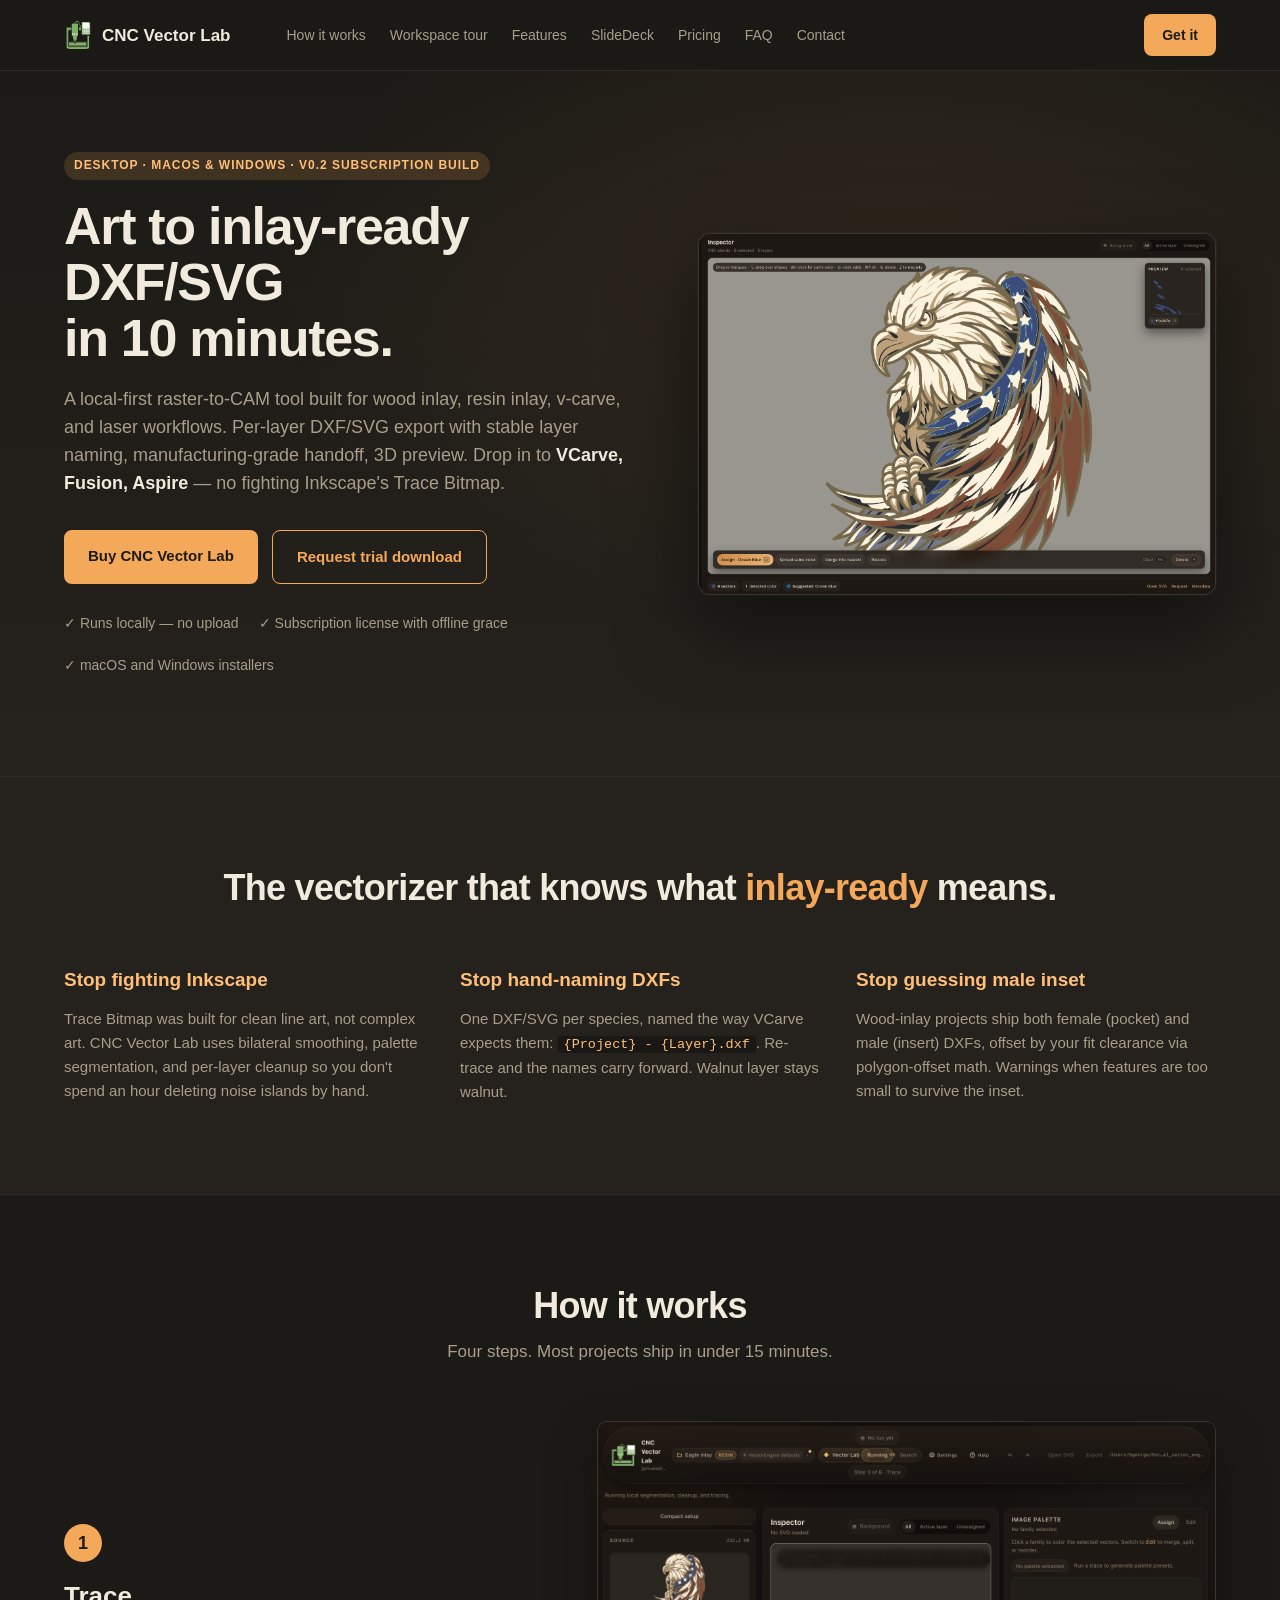
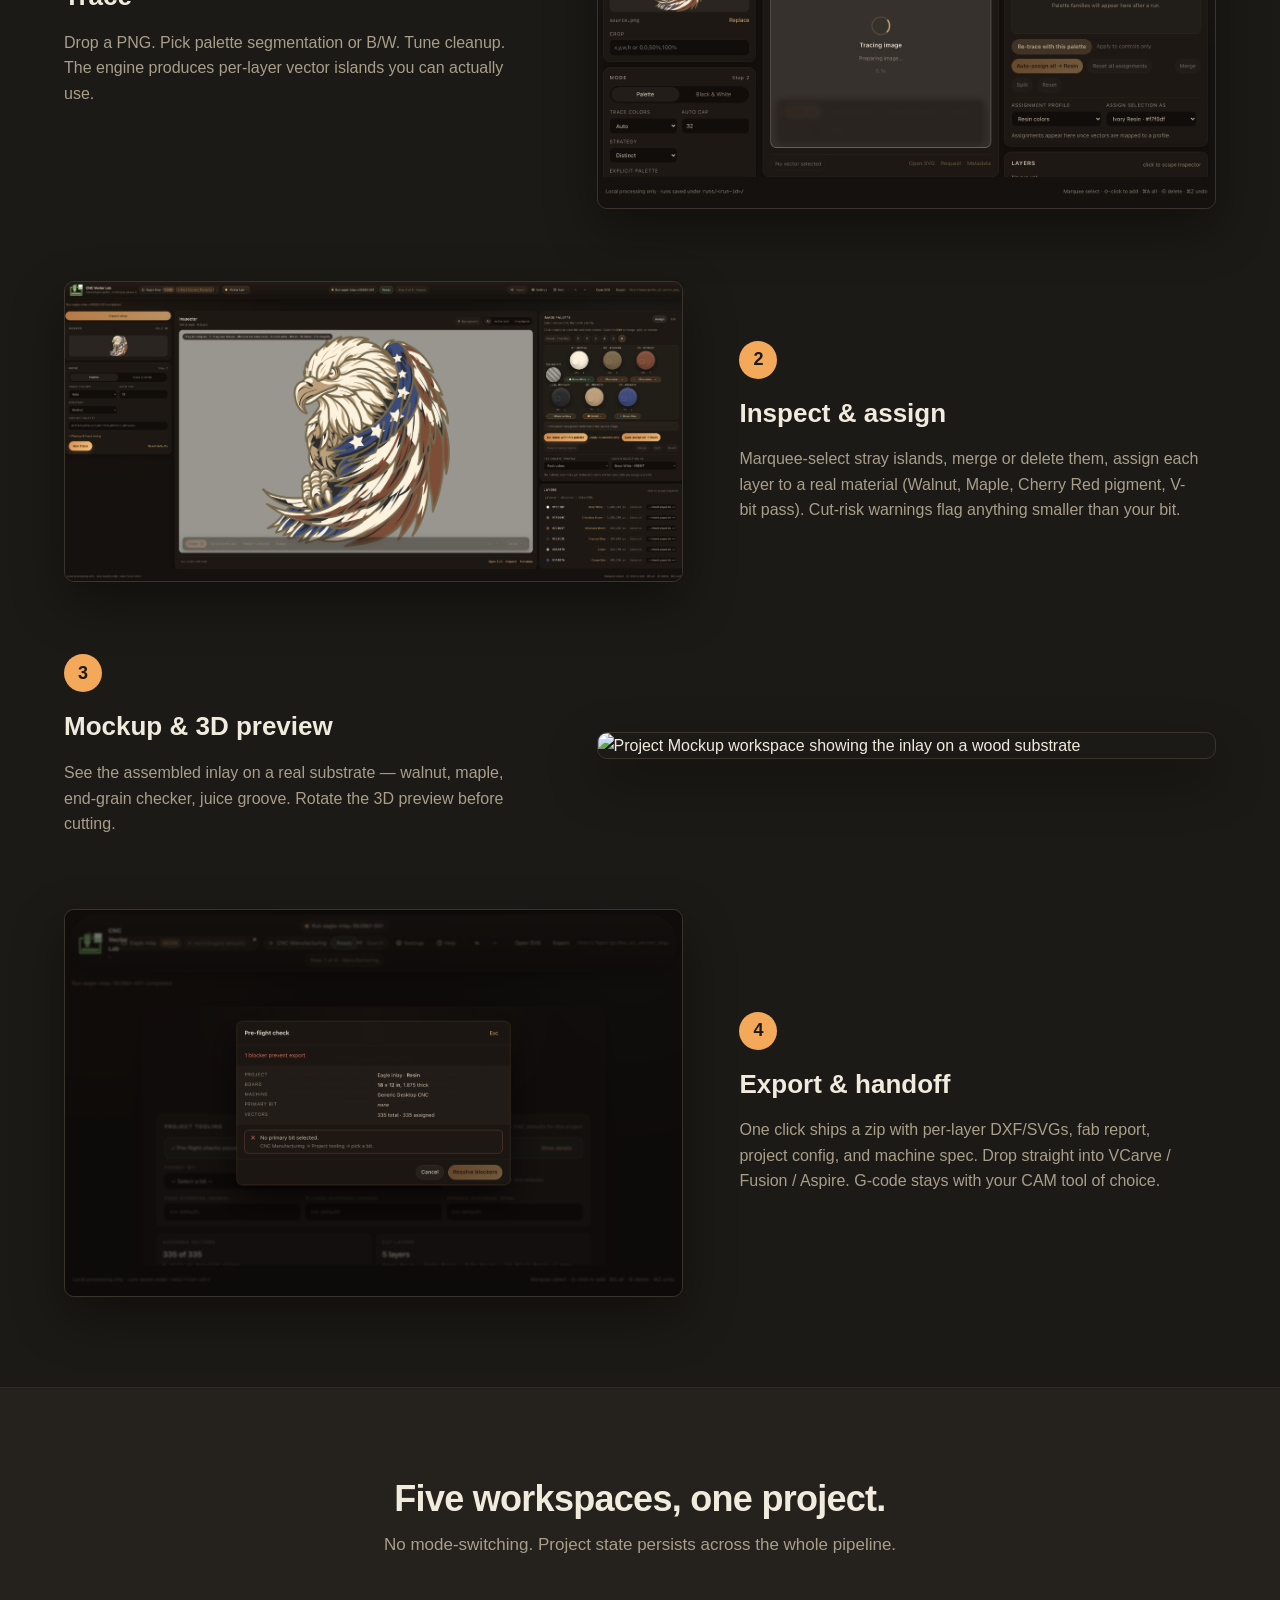
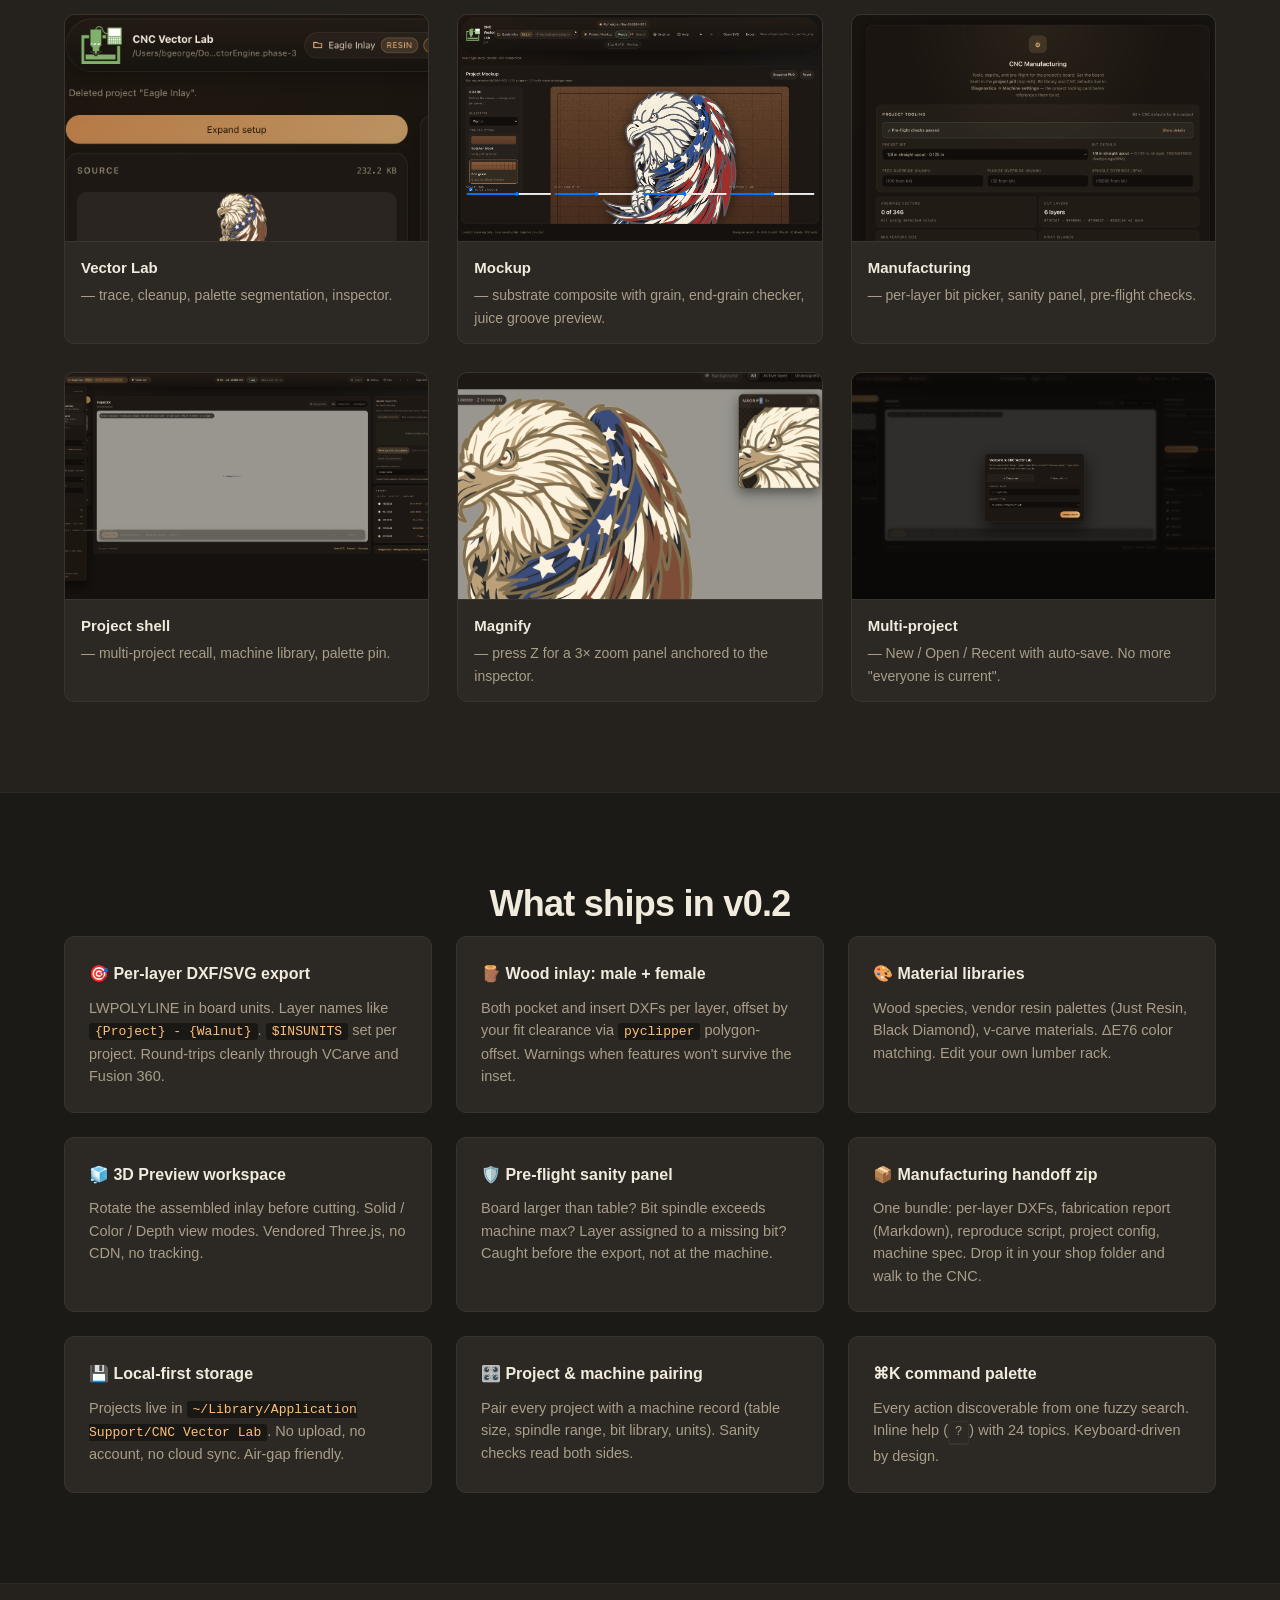
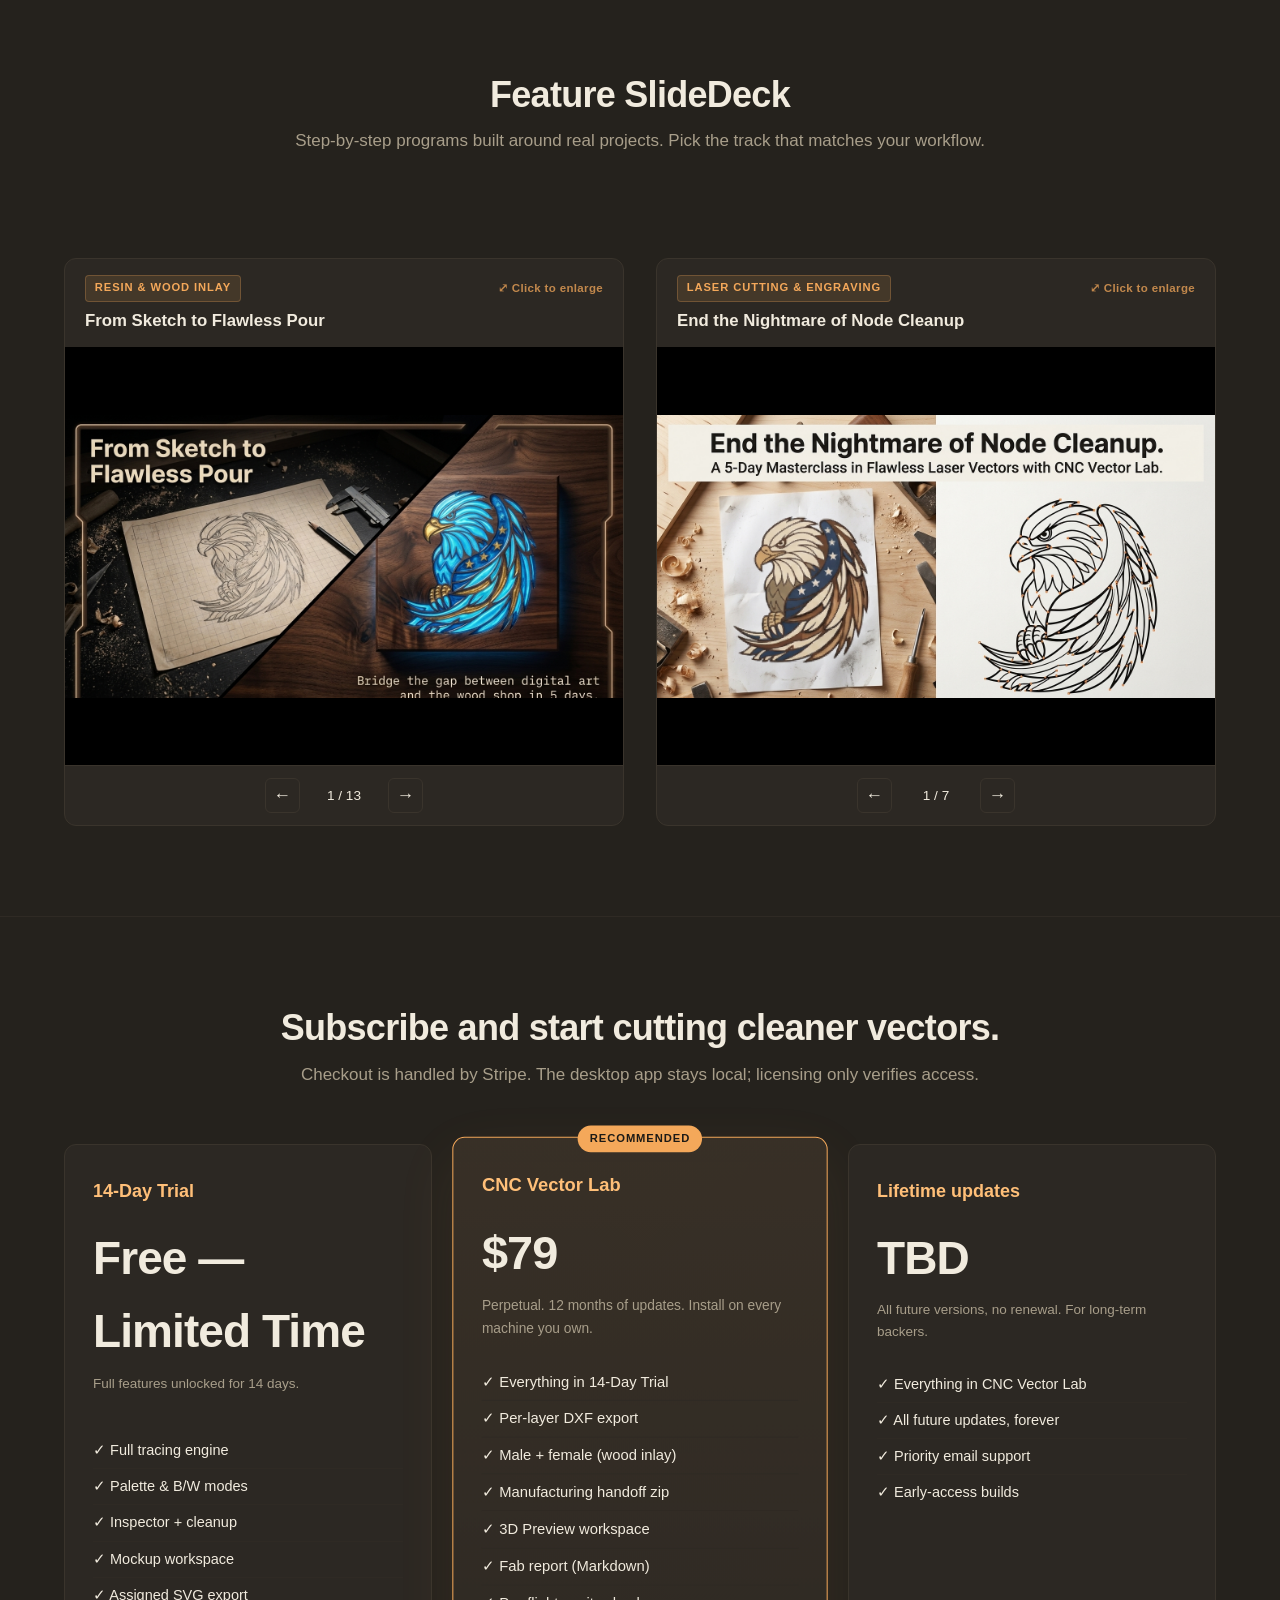
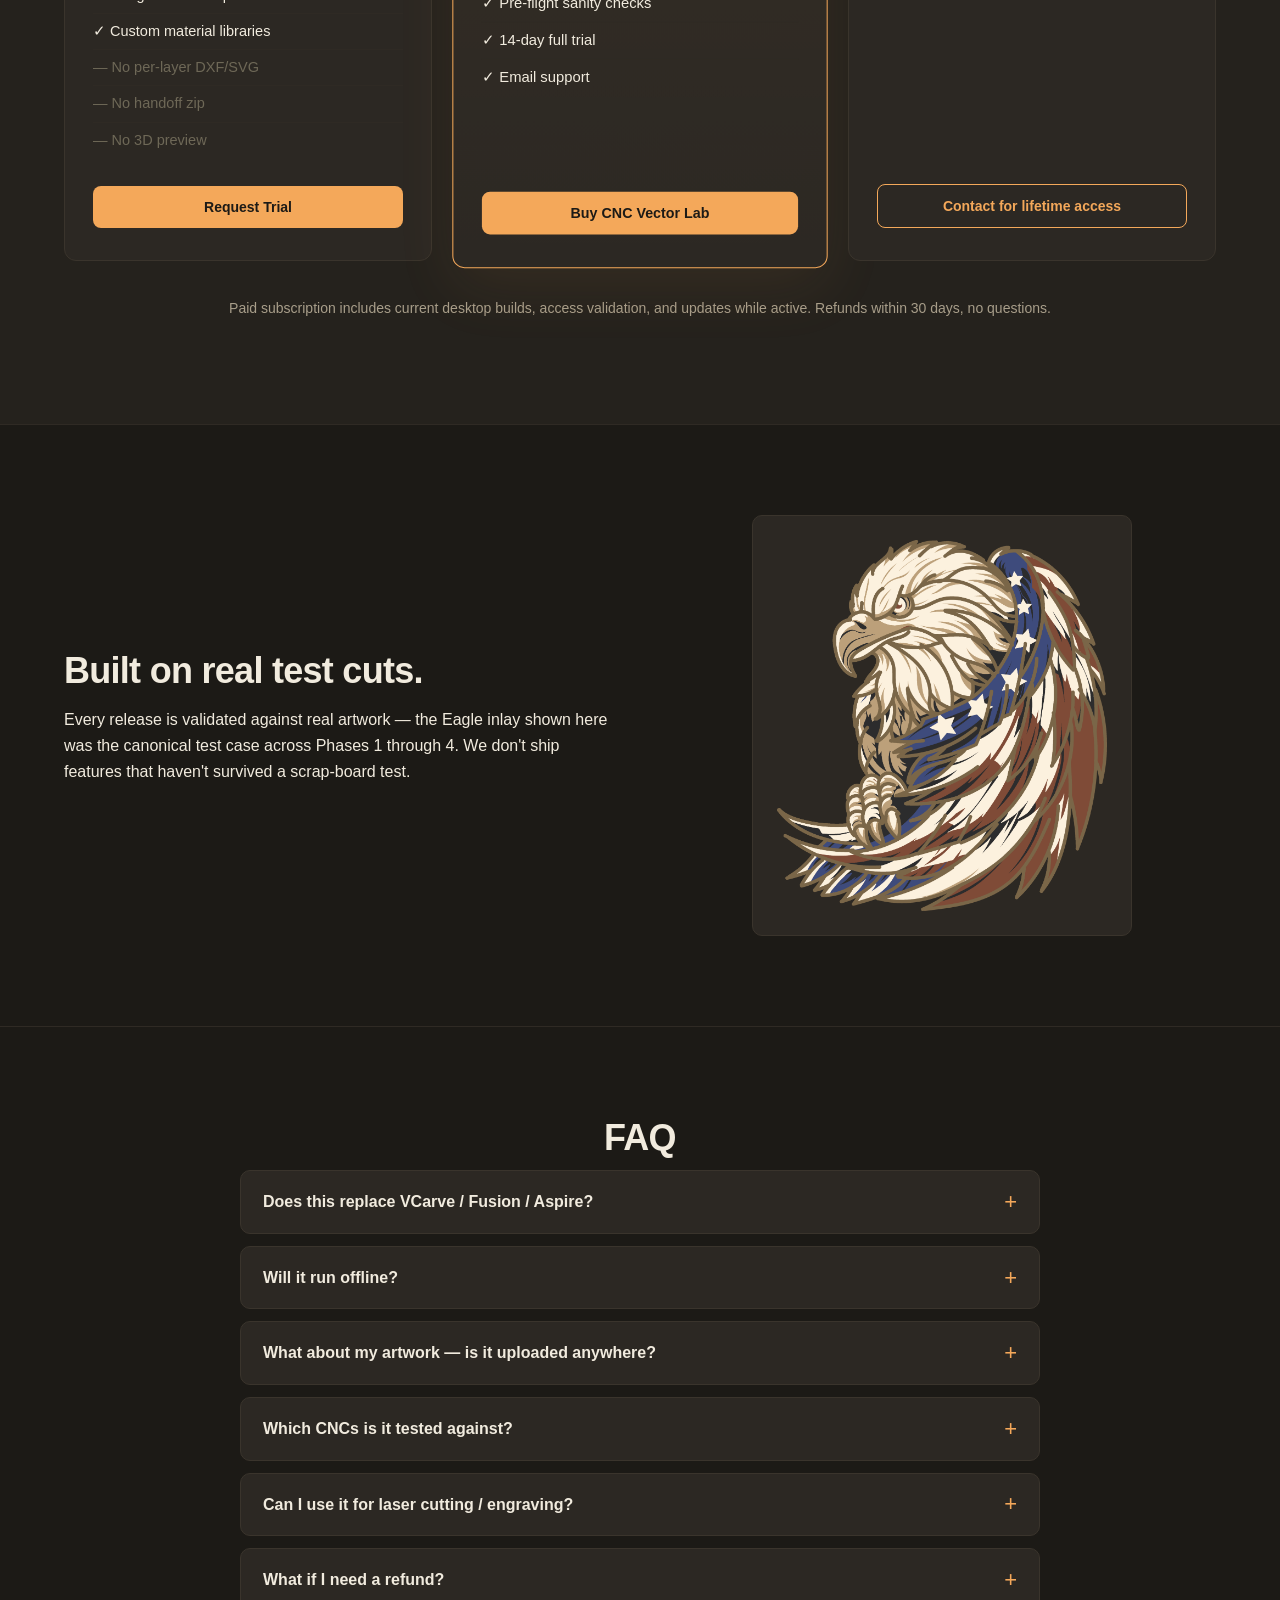
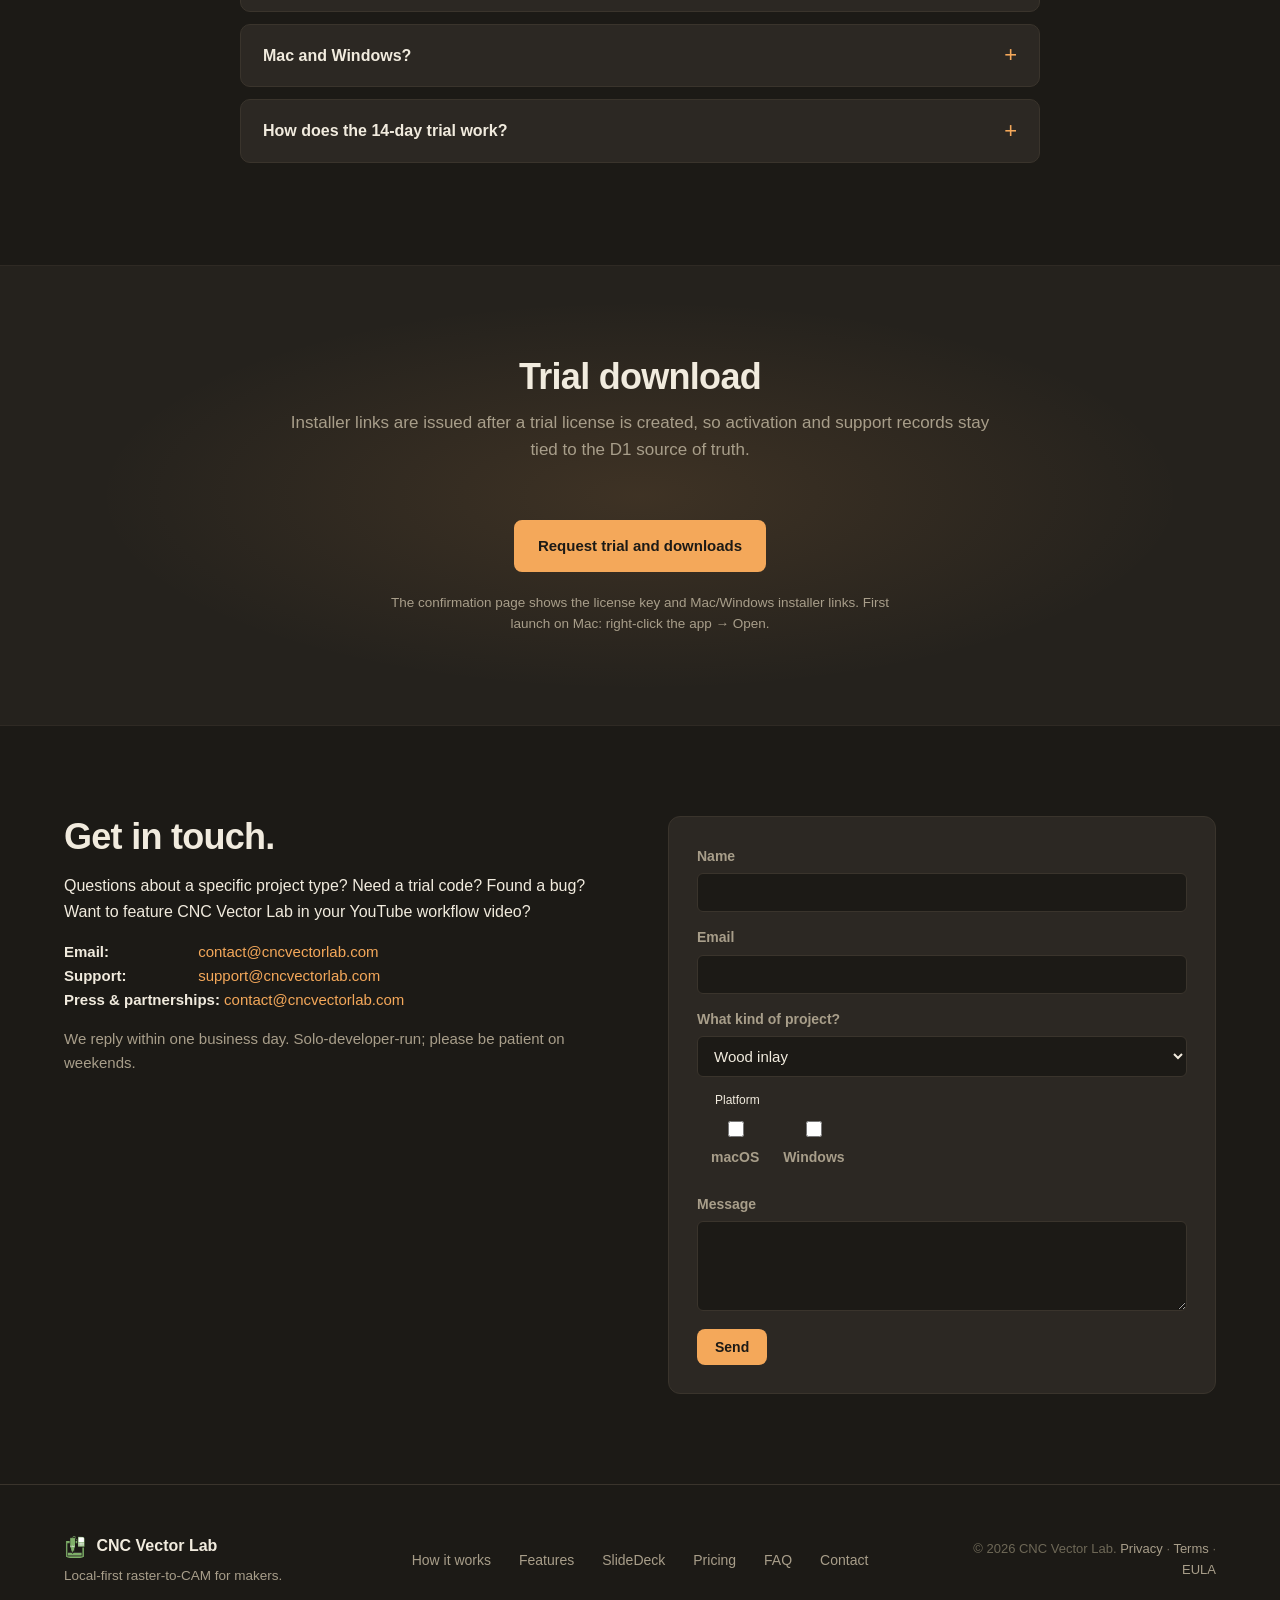
==== commit 3f793e4c: "Revert Lifetime updates price back to TBD Co-Authored-By: Claude Sonnet 4.6 <noreply@anthropic.com>" ====
--- a/index.html
+++ b/index.html
@@ -314,7 +314,7 @@
 
         <div class="price-card">
           <h3>Lifetime updates</h3>
-          <div class="price-tag">$210</div>
+          <div class="price-tag">TBD</div>
           <p class="price-sub">All future versions, no renewal. For long-term backers.</p>
           <ul class="price-features">
             <li>✓ Everything in CNC Vector Lab</li>
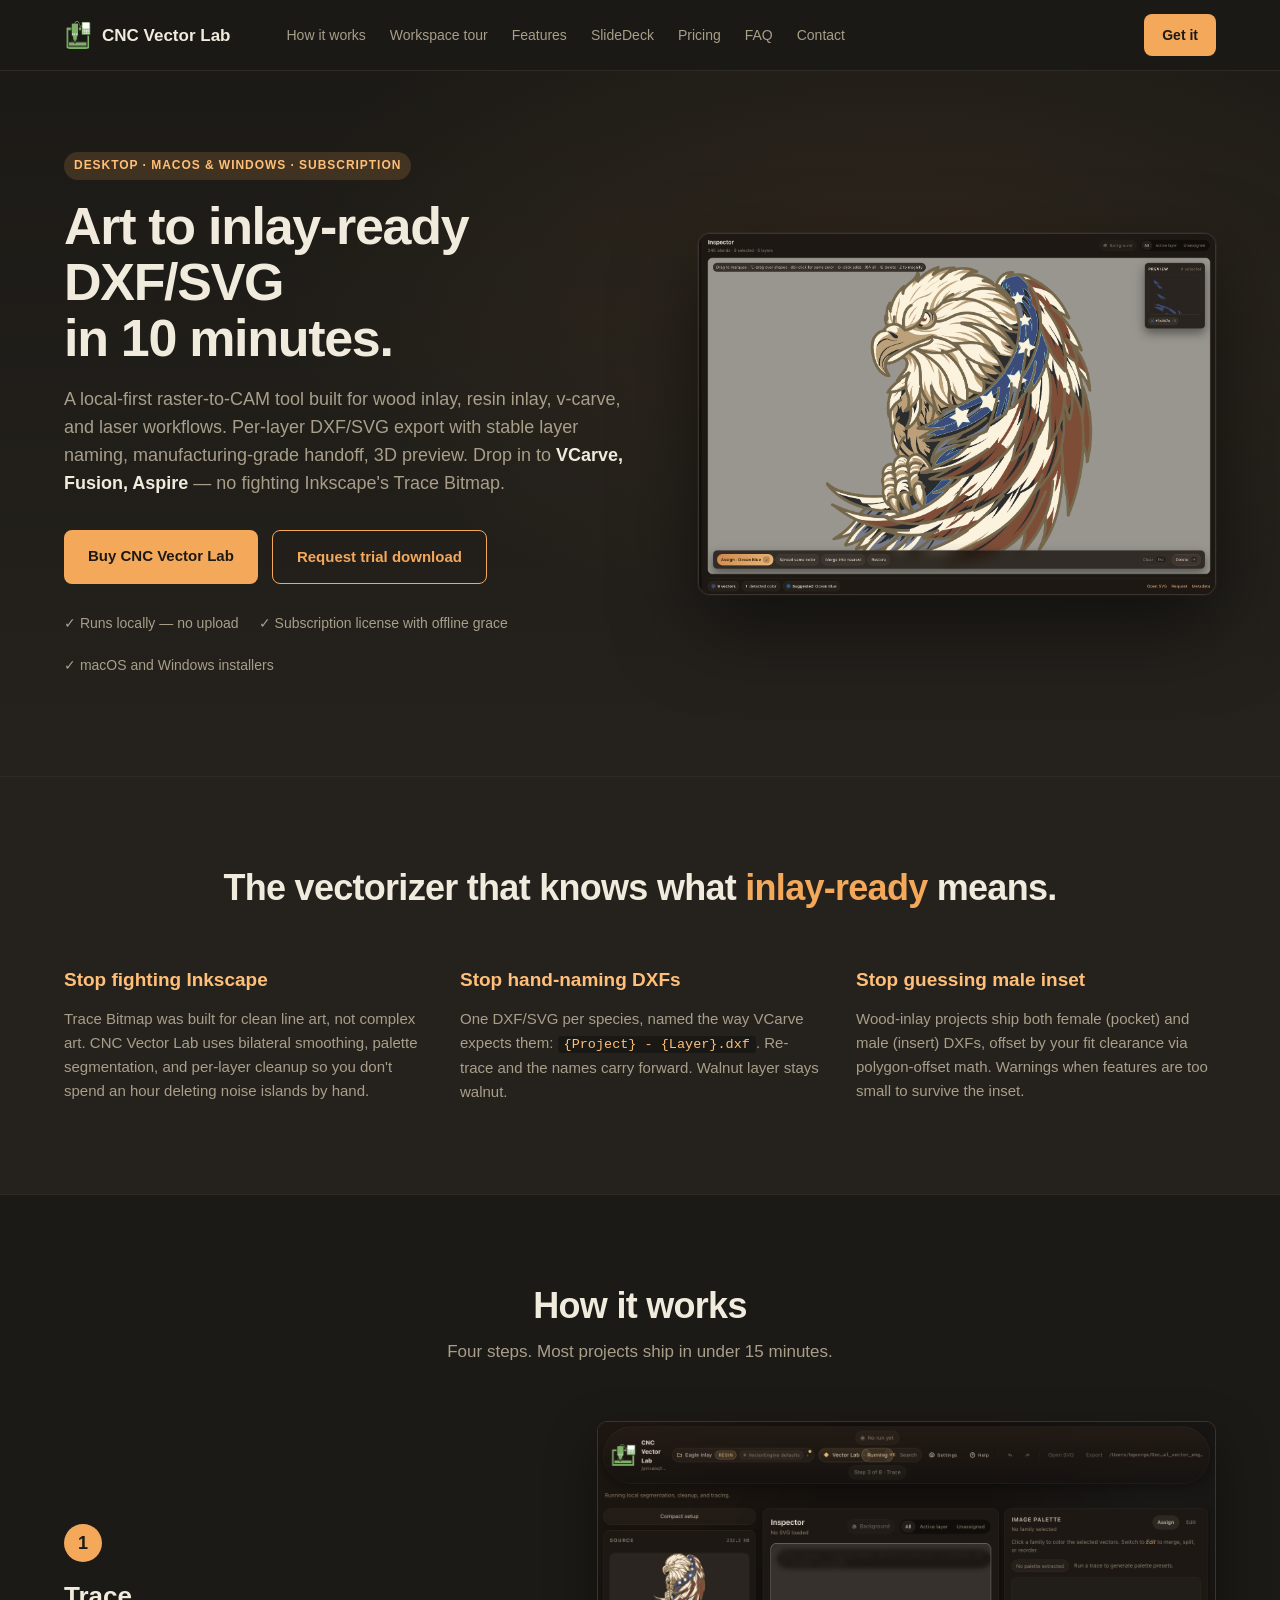
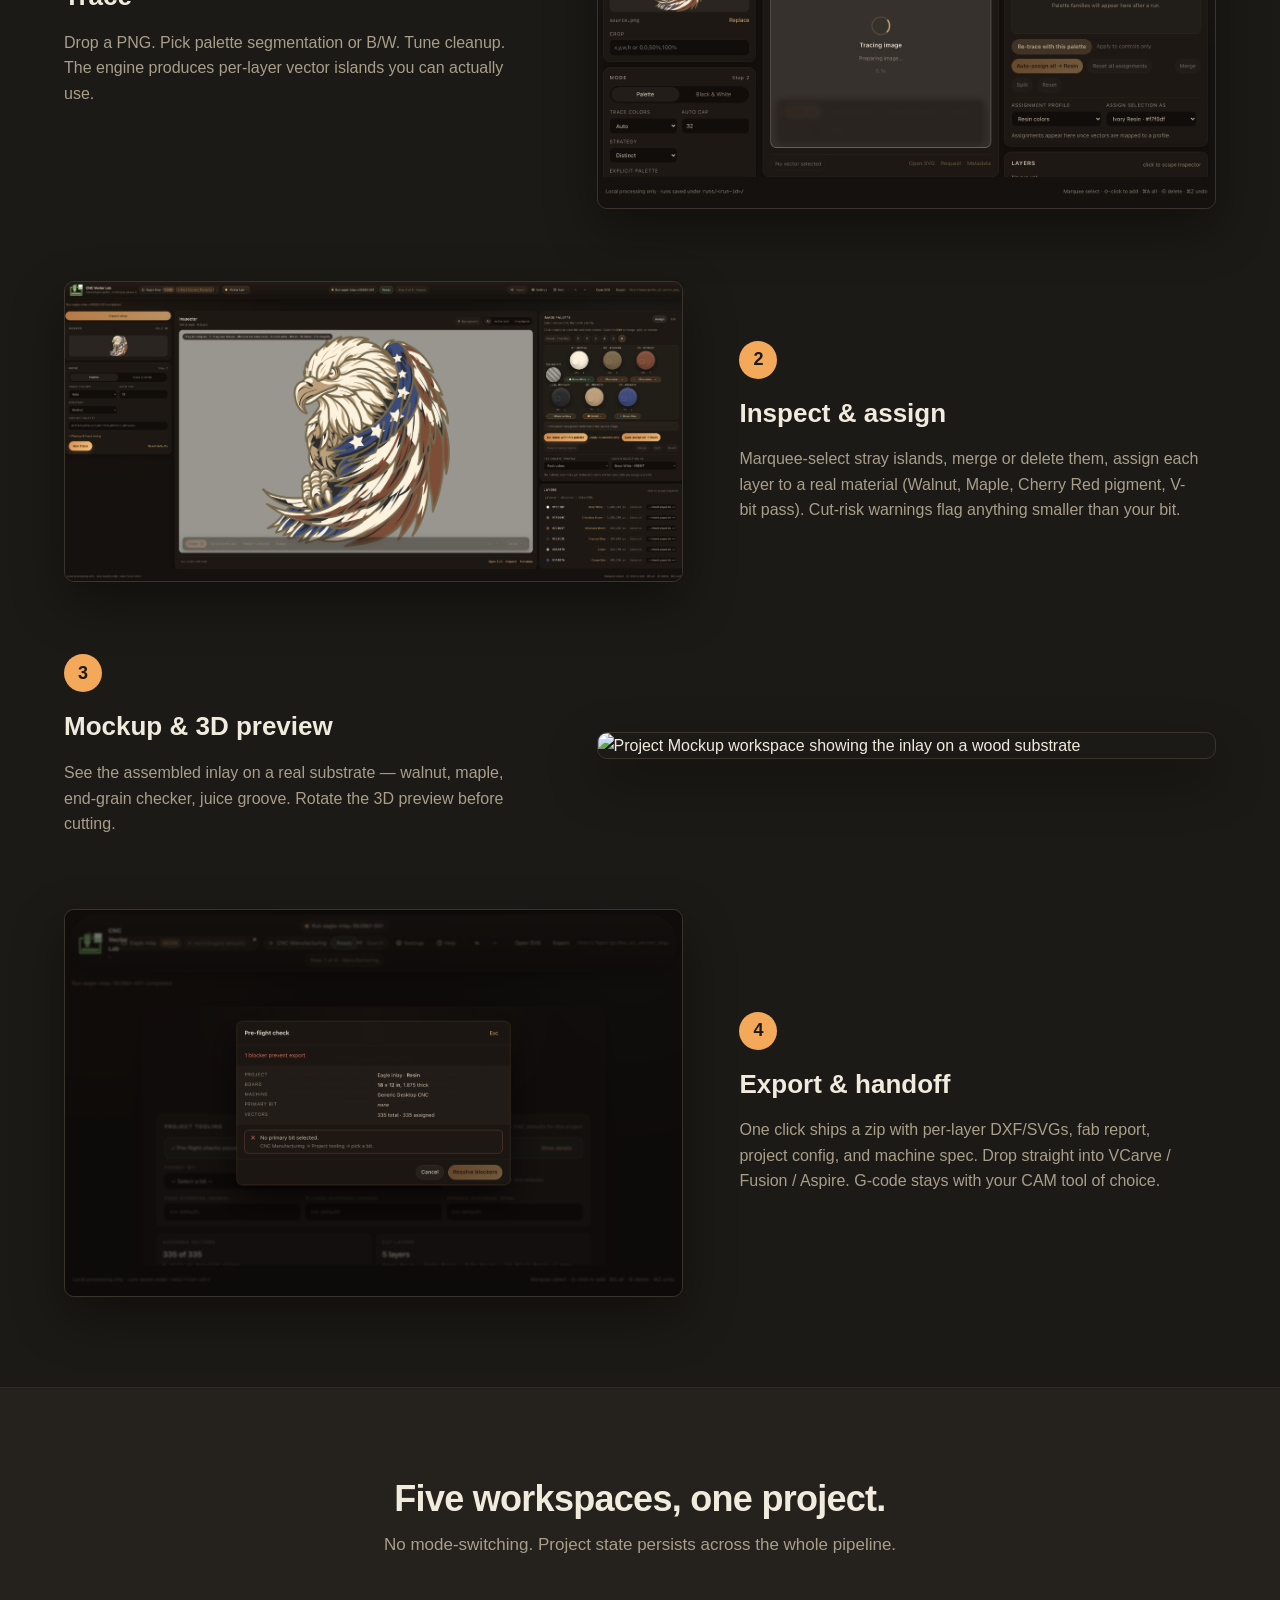
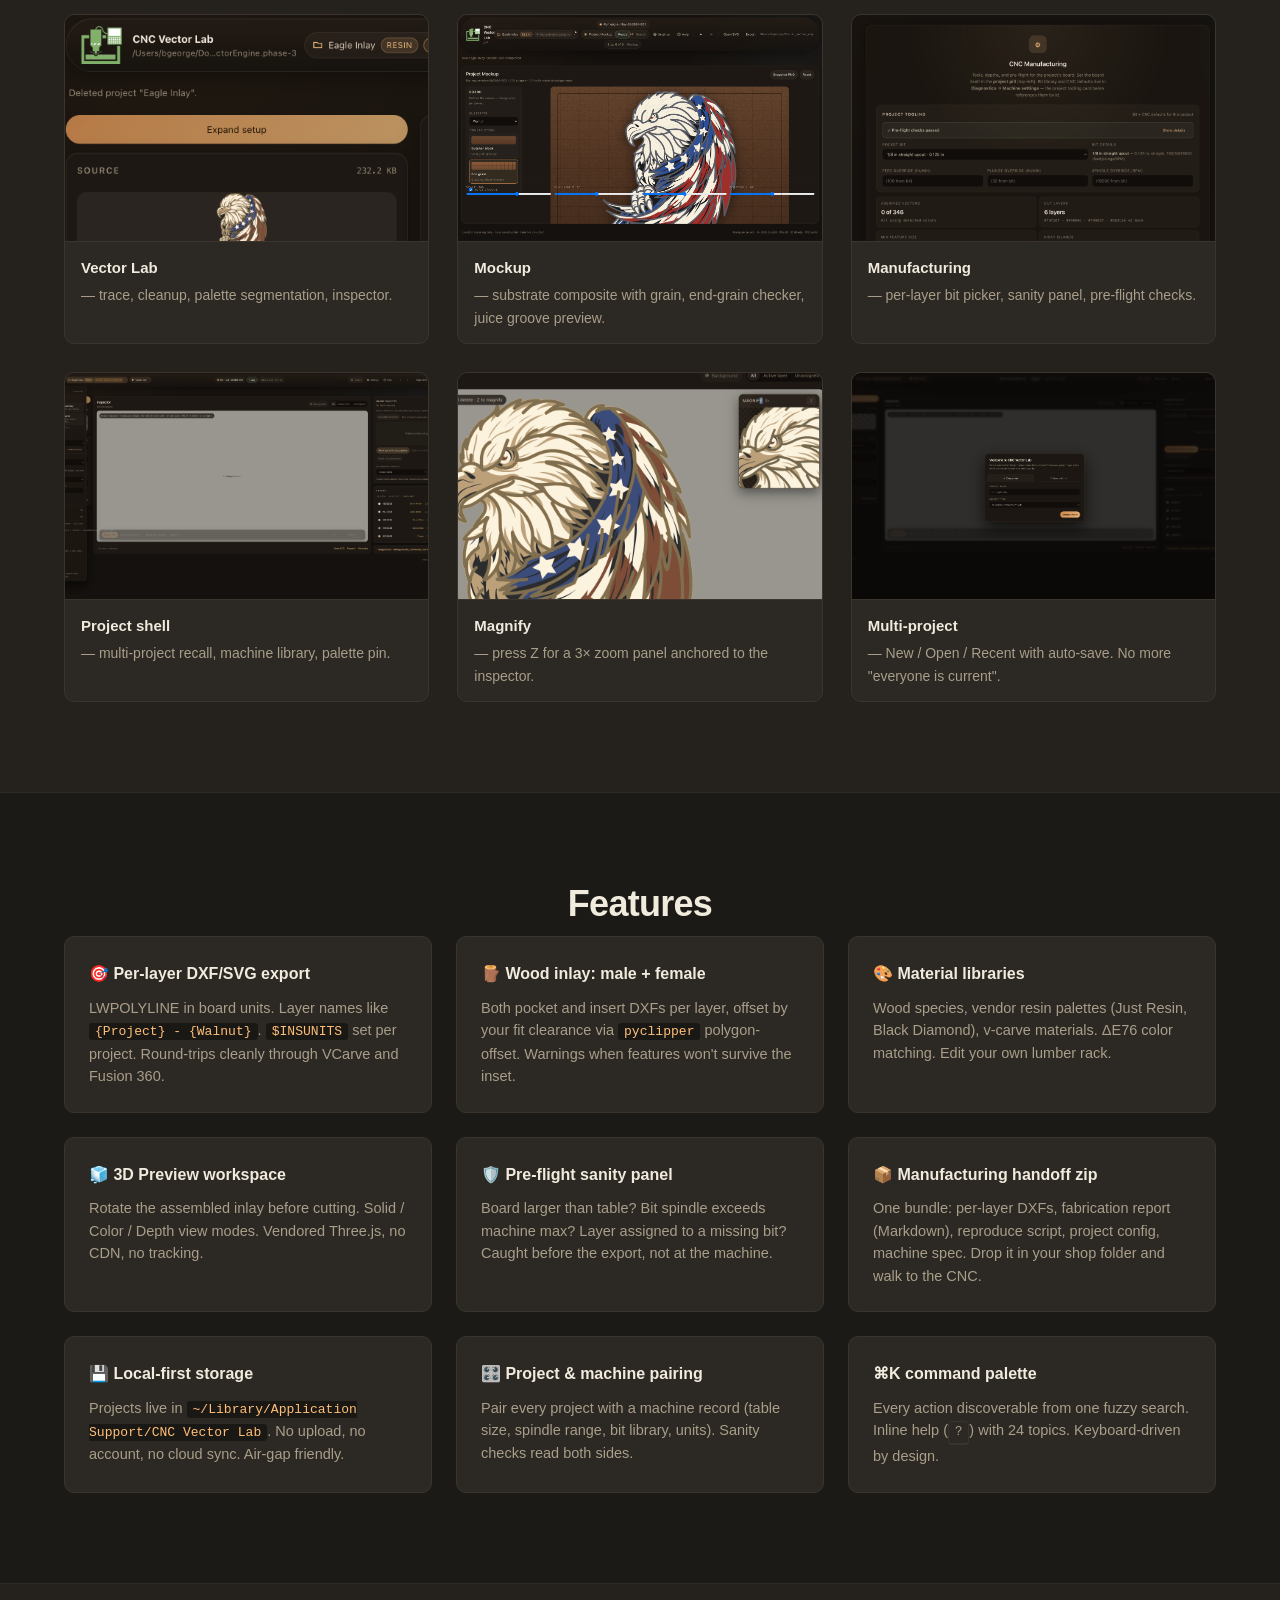
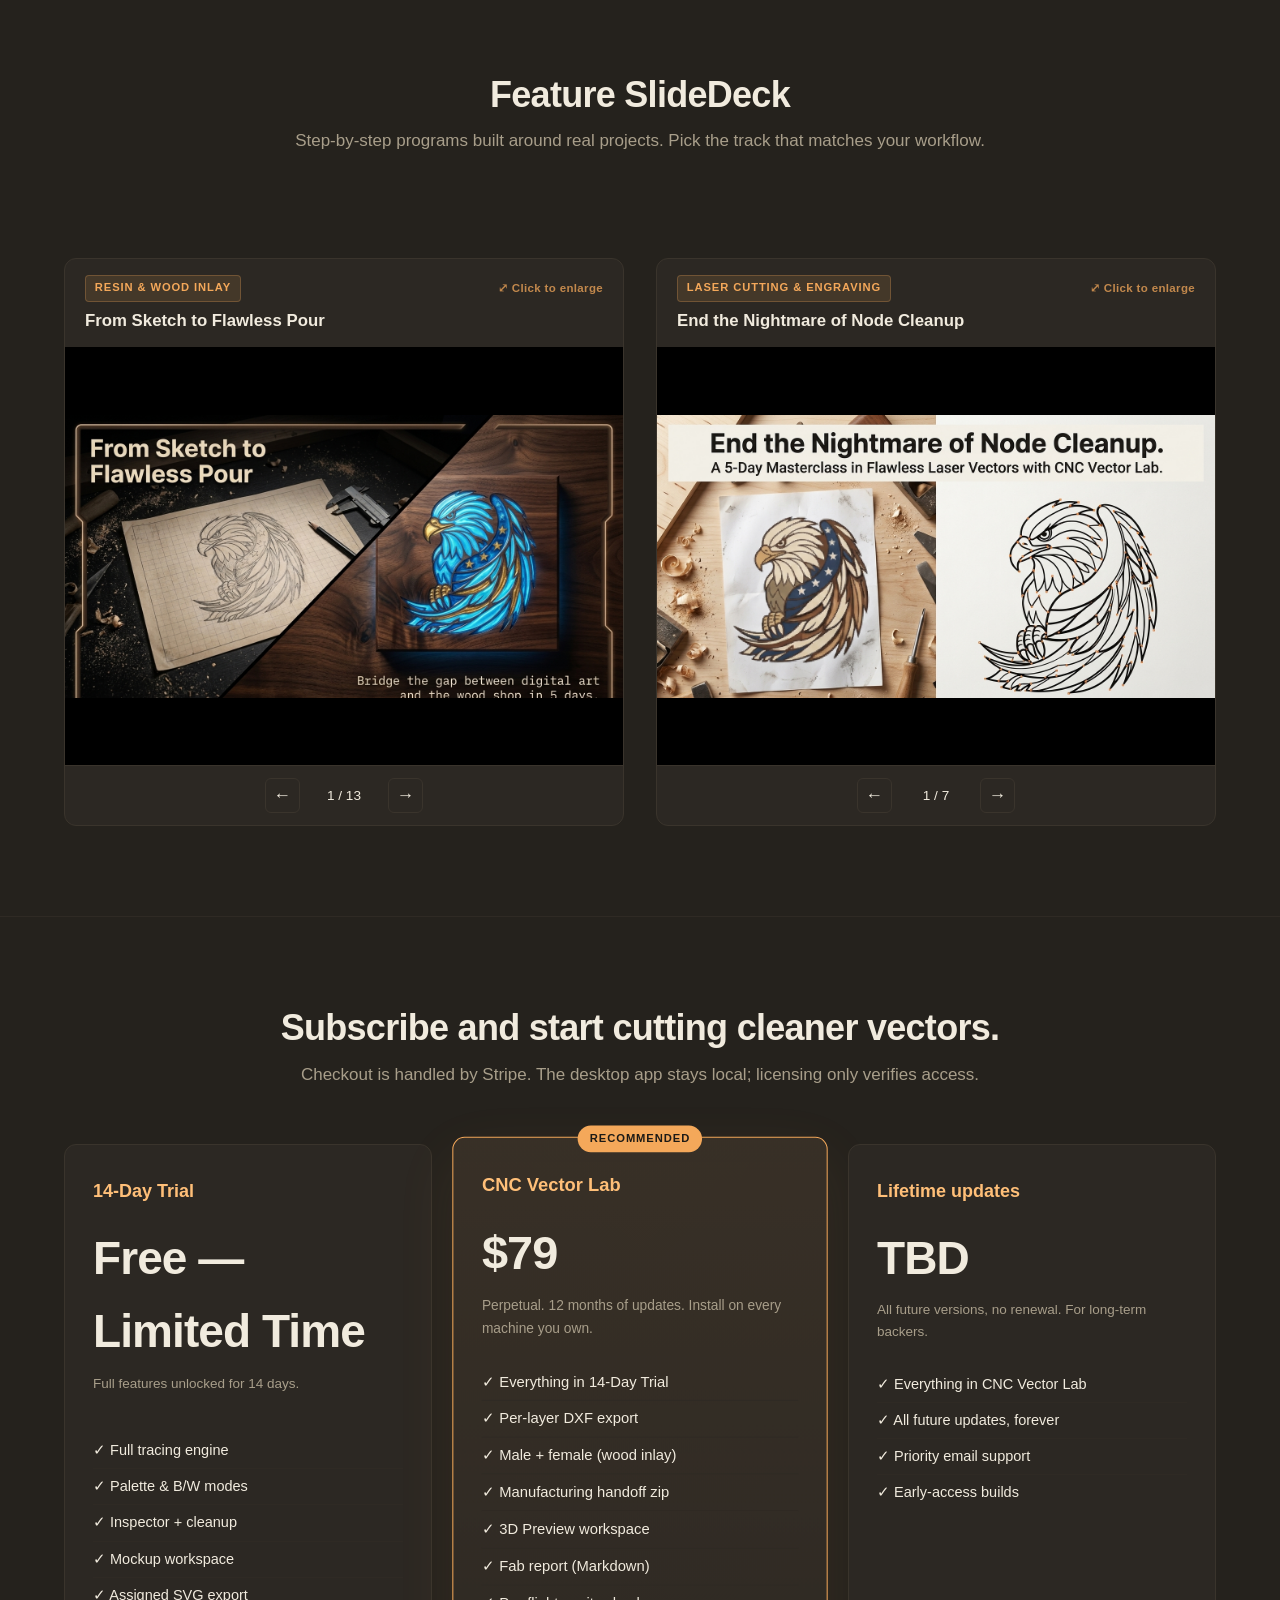
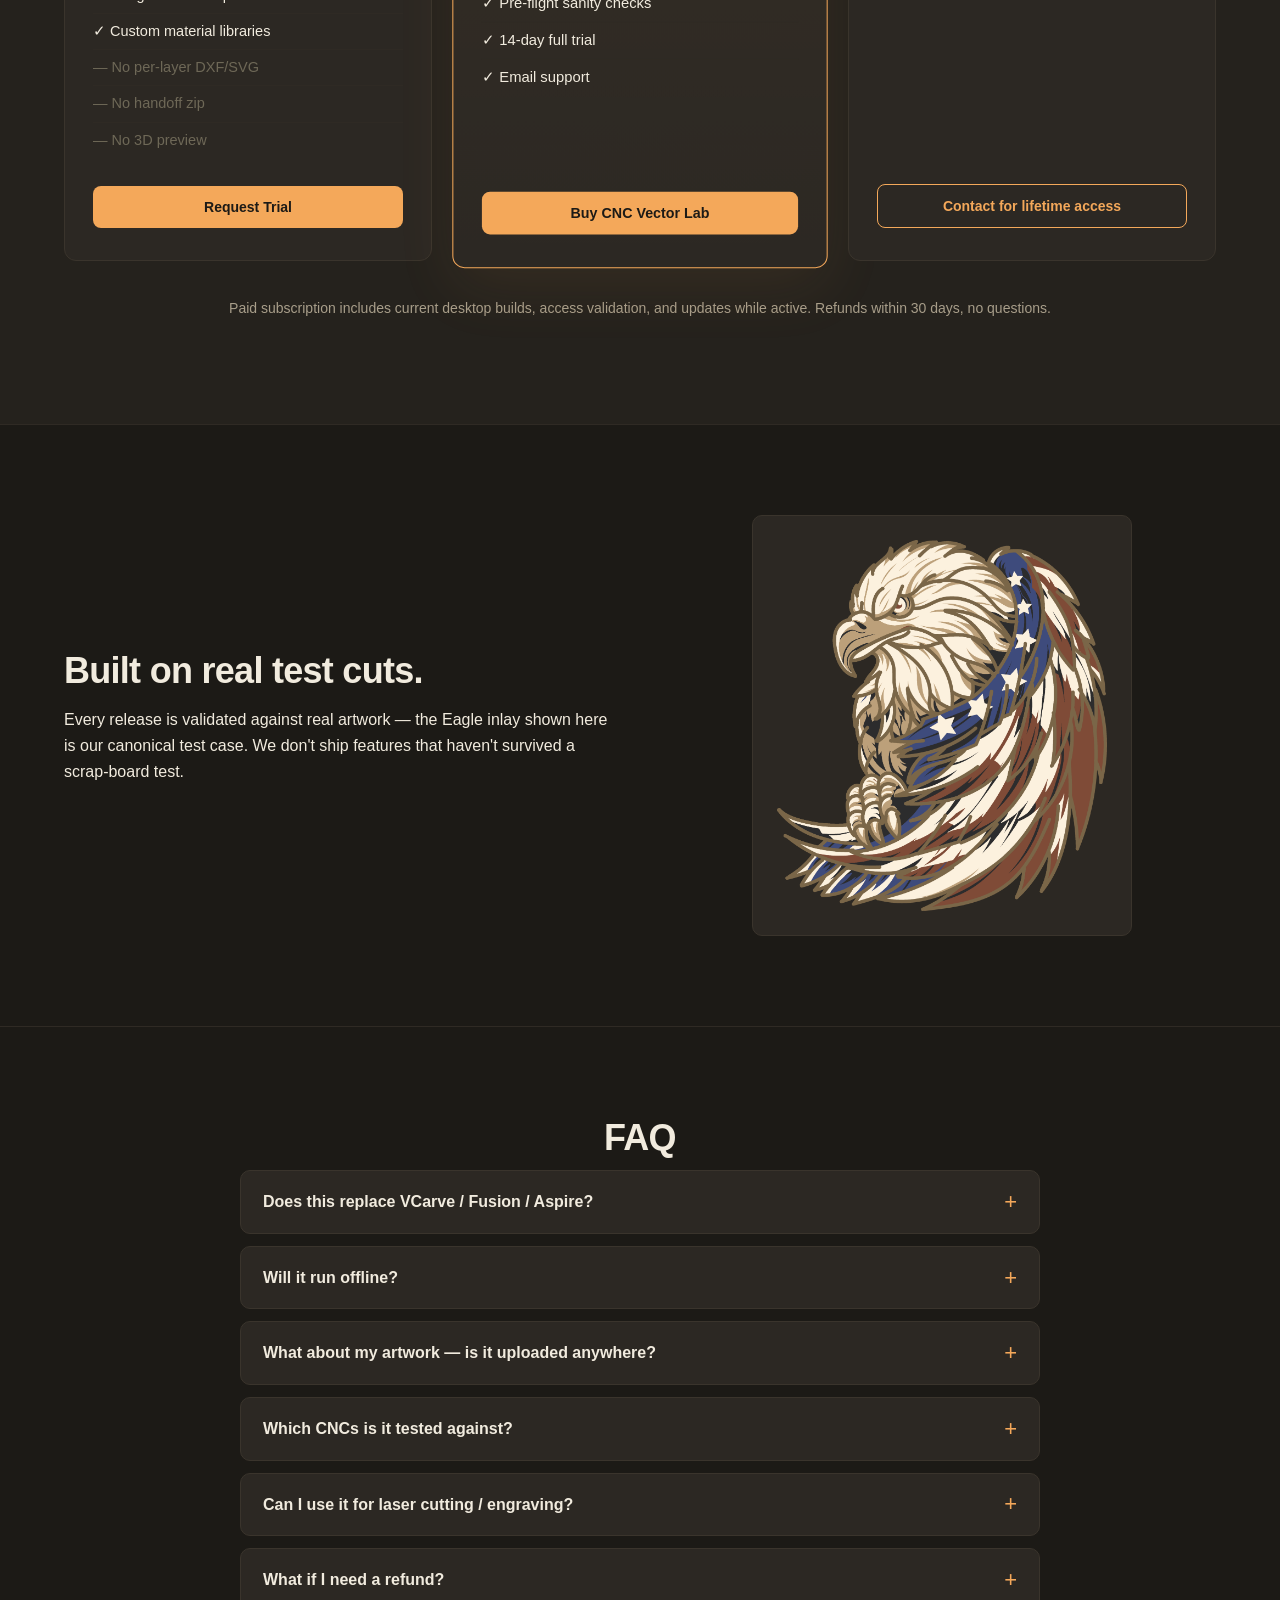
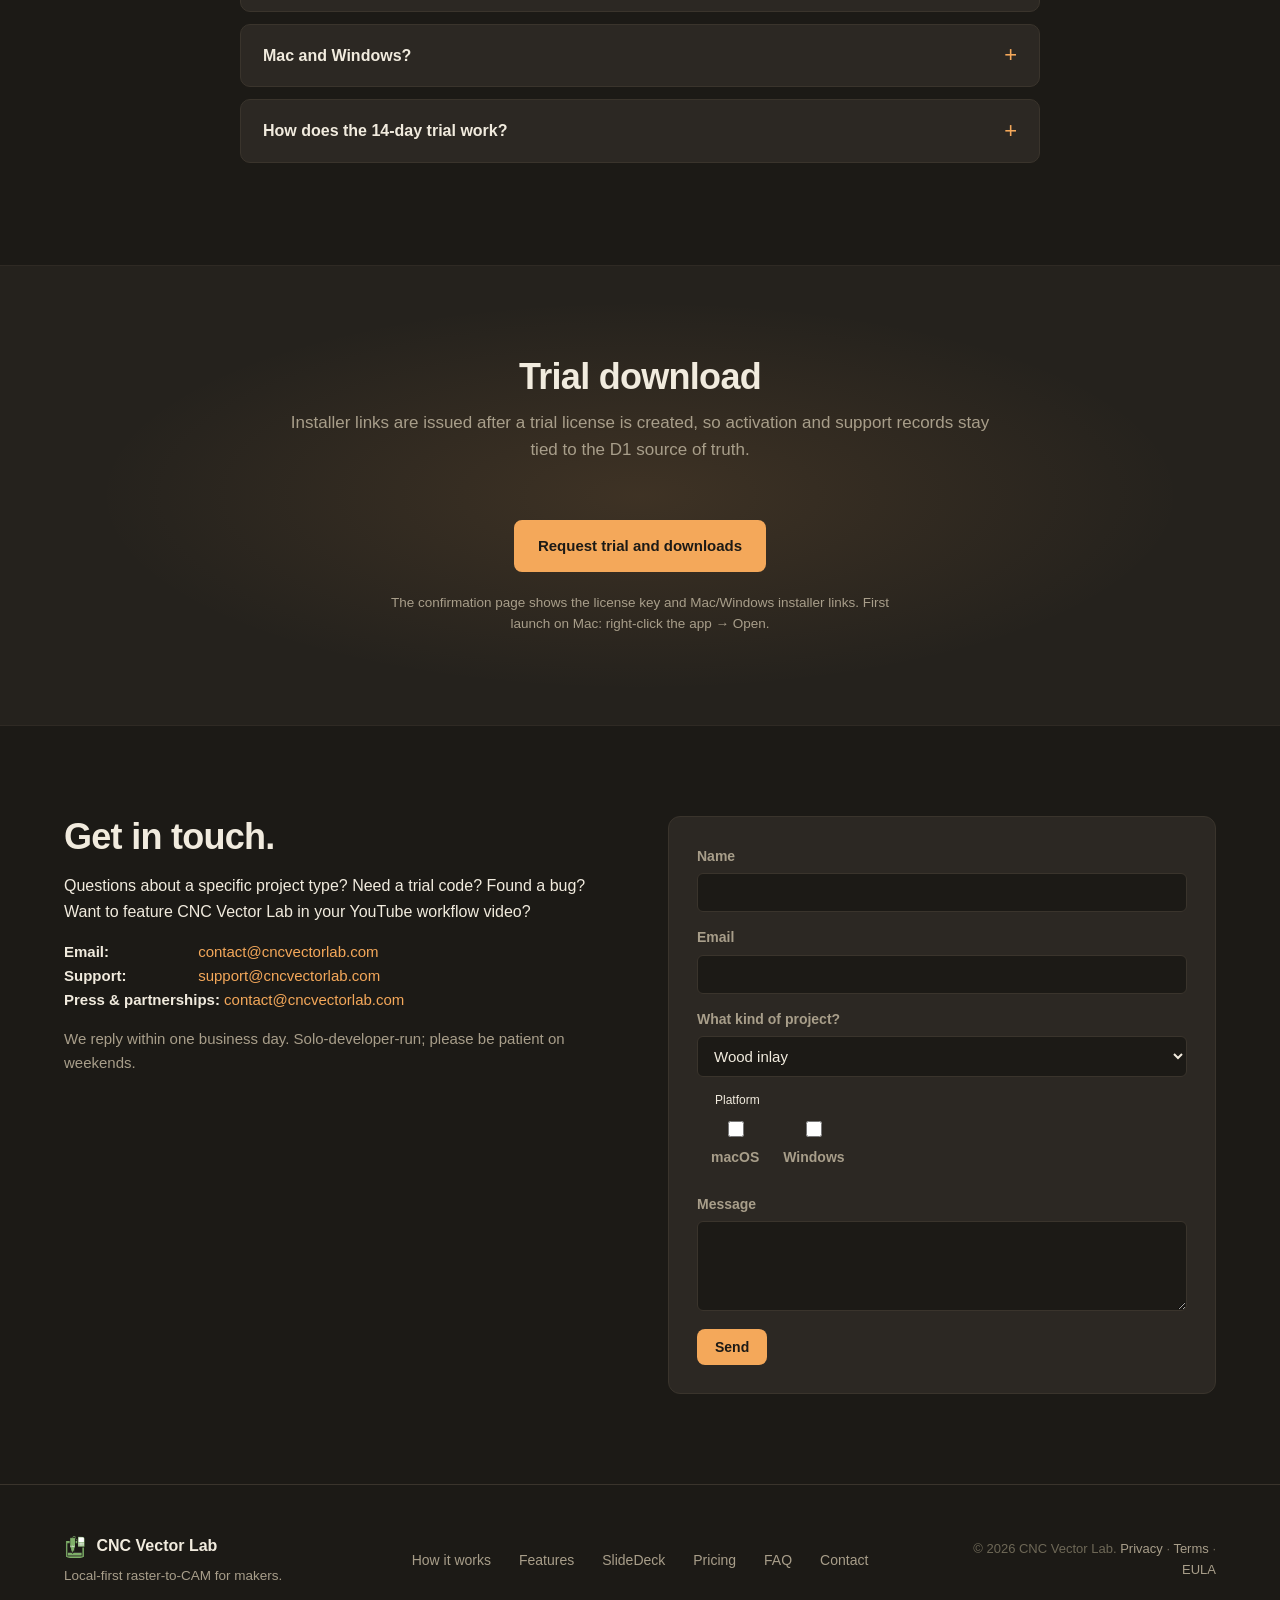
==== commit f262aaac: "Remove version information from site; retitle features section Drop v0.2 references from the hero ey" ====
--- a/index.html
+++ b/index.html
@@ -38,7 +38,7 @@
   <section class="hero">
     <div class="wrap hero-grid">
       <div class="hero-copy">
-        <span class="eyebrow">Desktop · macOS &amp; Windows · v0.2 subscription build</span>
+        <span class="eyebrow">Desktop · macOS &amp; Windows · Subscription</span>
         <h1>Art to inlay-ready DXF/SVG<br/>in 10 minutes.</h1>
         <p class="lede">
           A local-first raster-to-CAM tool built for wood inlay, resin inlay, v-carve, and laser workflows. Per-layer DXF/SVG export with stable layer naming, manufacturing-grade handoff, 3D preview. Drop in to <strong>VCarve, Fusion, Aspire</strong> &mdash; no fighting Inkscape's Trace Bitmap.
@@ -164,7 +164,7 @@
   <!-- ============= FEATURES ============= -->
   <section id="features" class="band">
     <div class="wrap">
-      <h2 class="section-title">What ships in v0.2</h2>
+      <h2 class="section-title">Features</h2>
       <div class="features-grid">
         <div class="feat">
           <h3>🎯 Per-layer DXF/SVG export</h3>
@@ -337,7 +337,7 @@
     <div class="wrap demo-art">
       <div>
         <h2 class="section-title left">Built on real test cuts.</h2>
-        <p>Every release is validated against real artwork — the Eagle inlay shown here was the canonical test case across Phases 1 through 4. We don't ship features that haven't survived a scrap-board test.</p>
+        <p>Every release is validated against real artwork — the Eagle inlay shown here is our canonical test case. We don't ship features that haven't survived a scrap-board test.</p>
       </div>
       <img src="assets/Eagle.png" alt="Eagle artwork used as the canonical test case" />
     </div>
@@ -374,7 +374,7 @@
         </details>
         <details>
           <summary>Mac and Windows?</summary>
-          <p>Both. v0.2 validation builds are available for macOS and Windows. First launch on Mac may require right-click &rarr; Open until signing/notarization is complete.</p>
+          <p>Both. Installers are available for macOS and Windows. First launch on Mac may require right-click &rarr; Open until signing/notarization is complete.</p>
         </details>
         <details>
           <summary>How does the 14-day trial work?</summary>
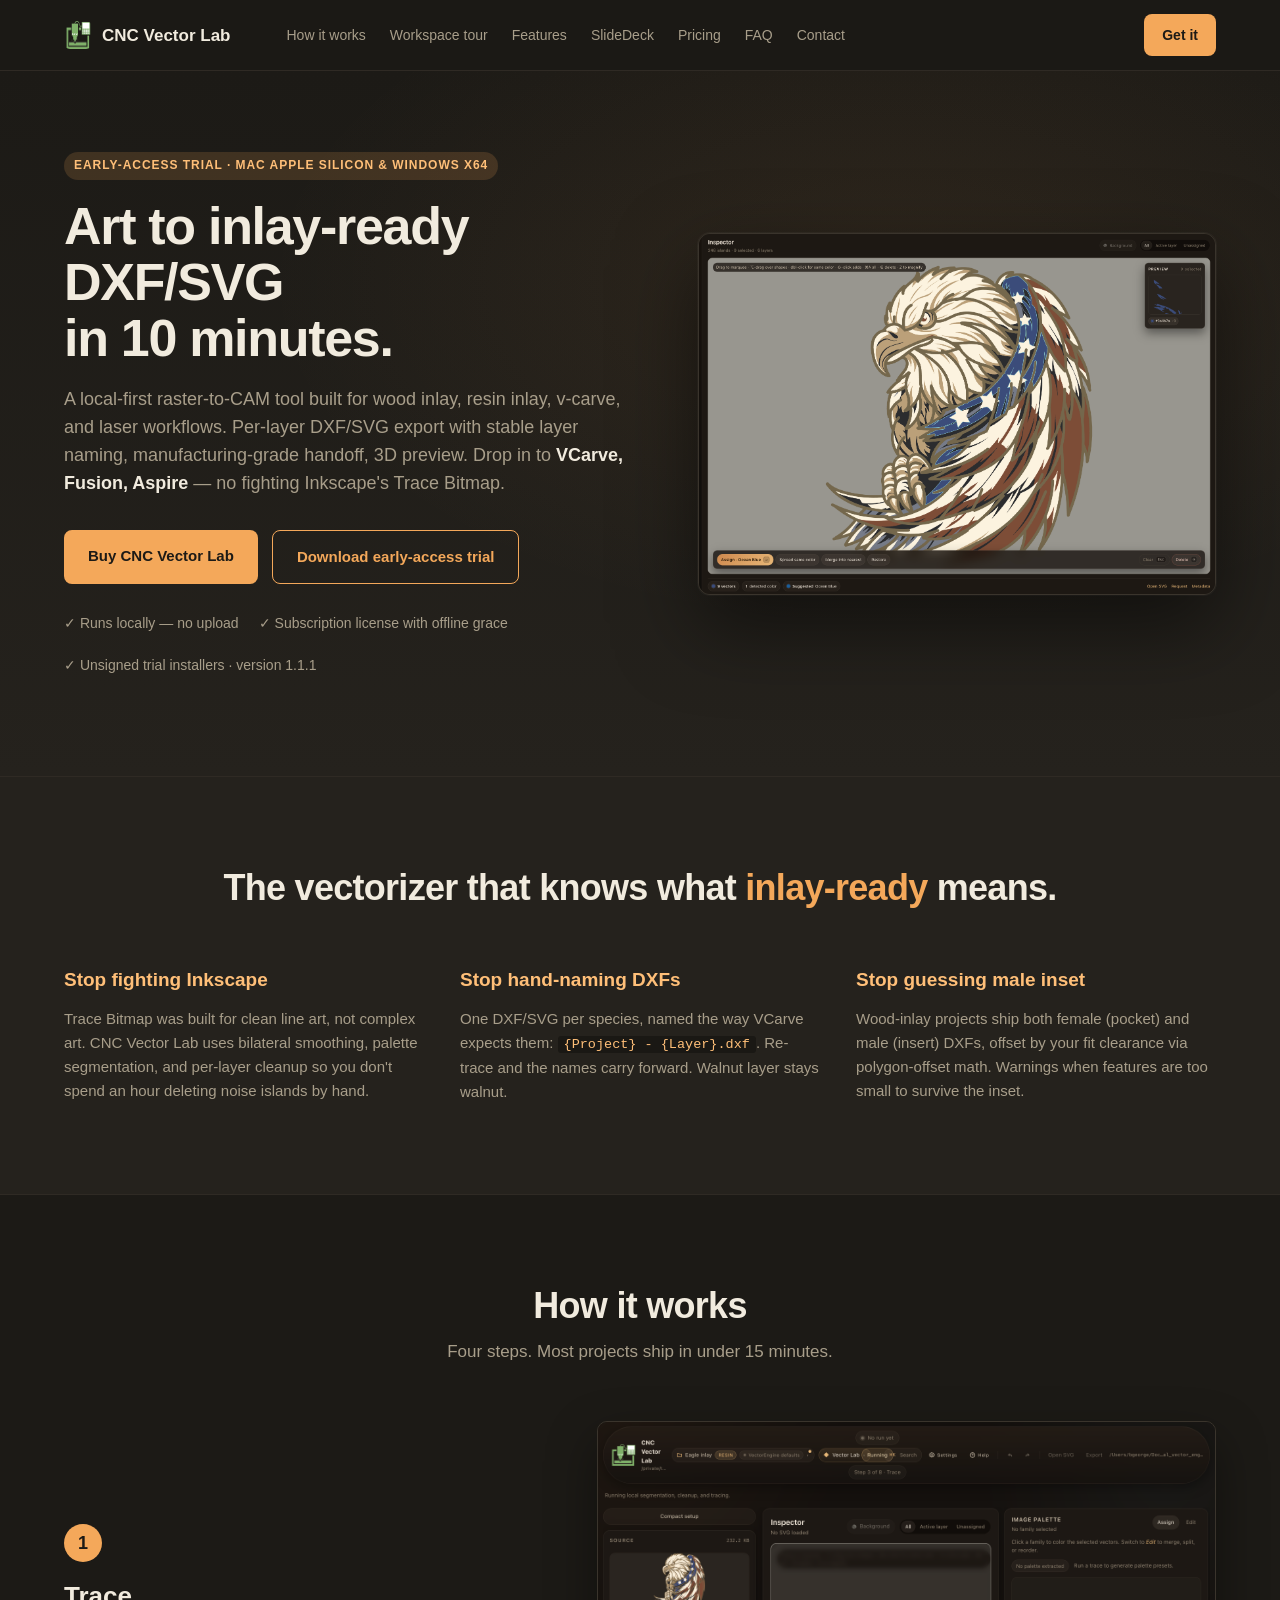
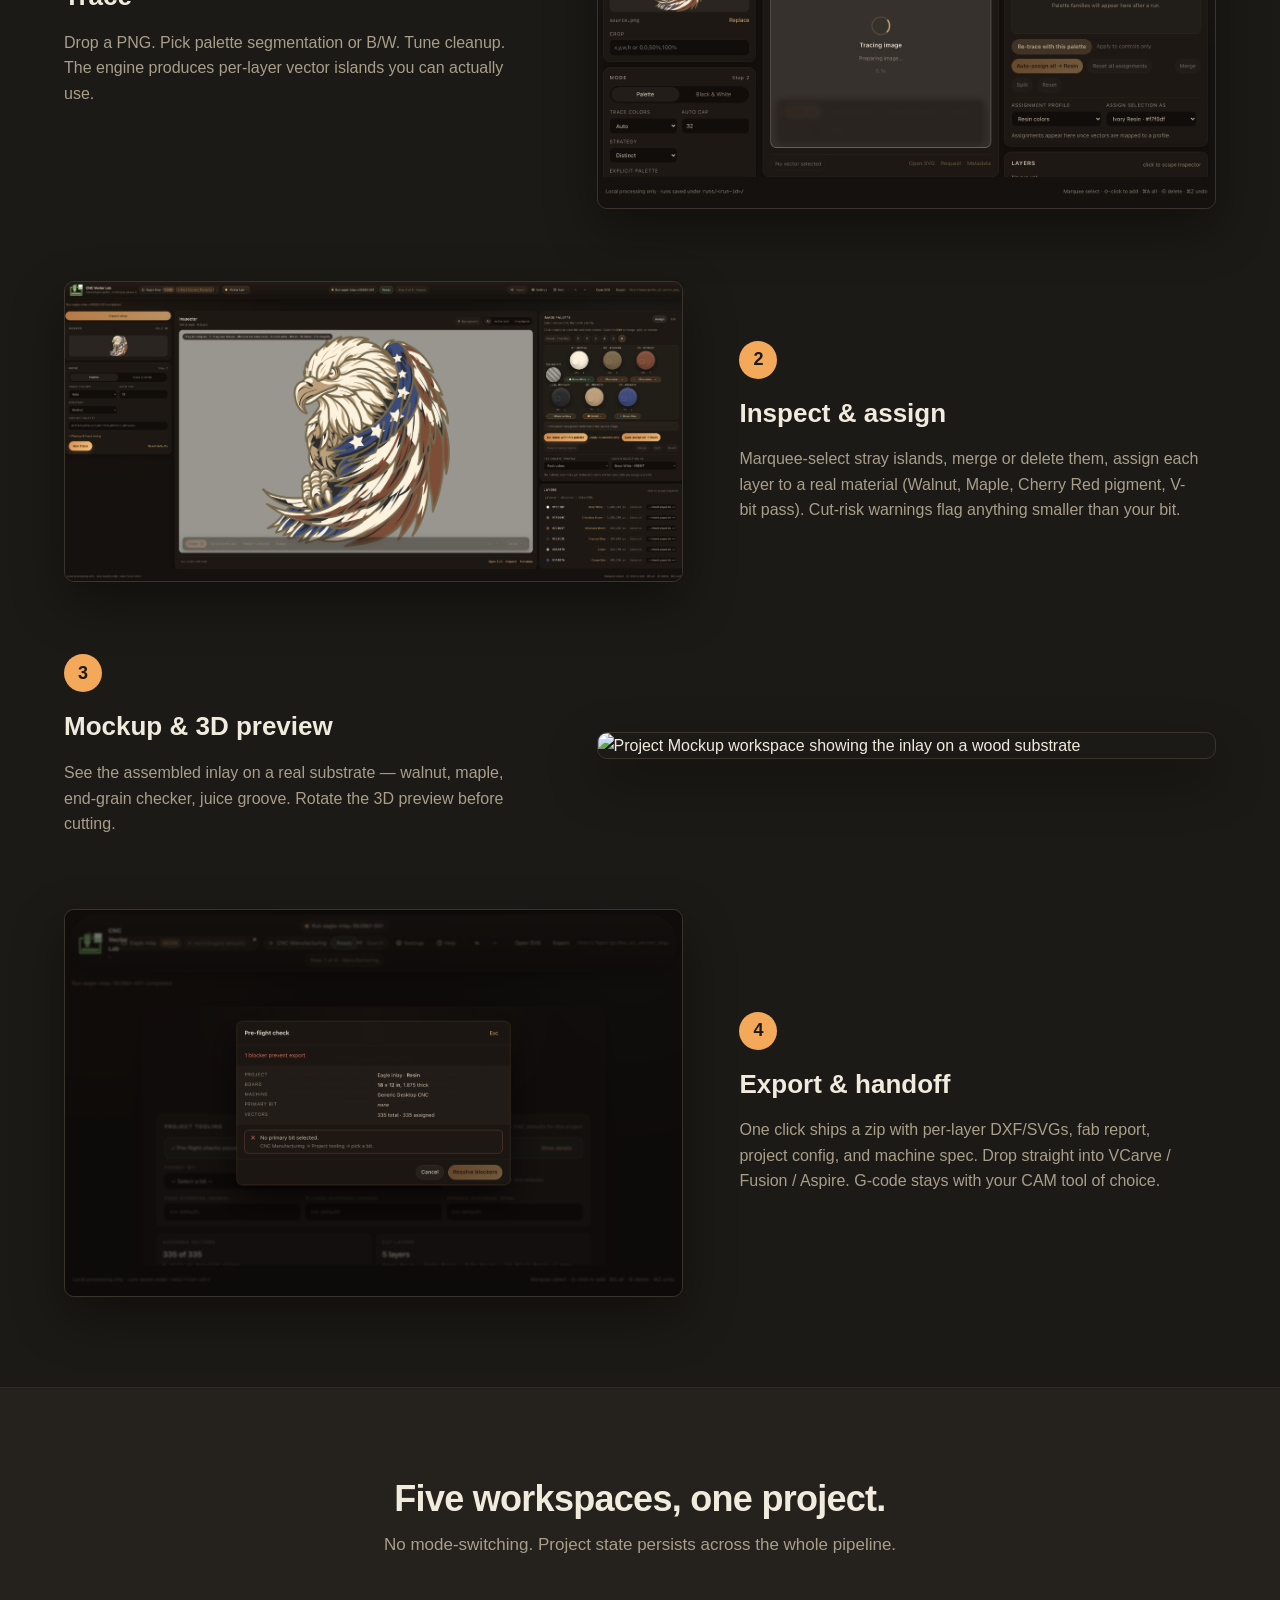
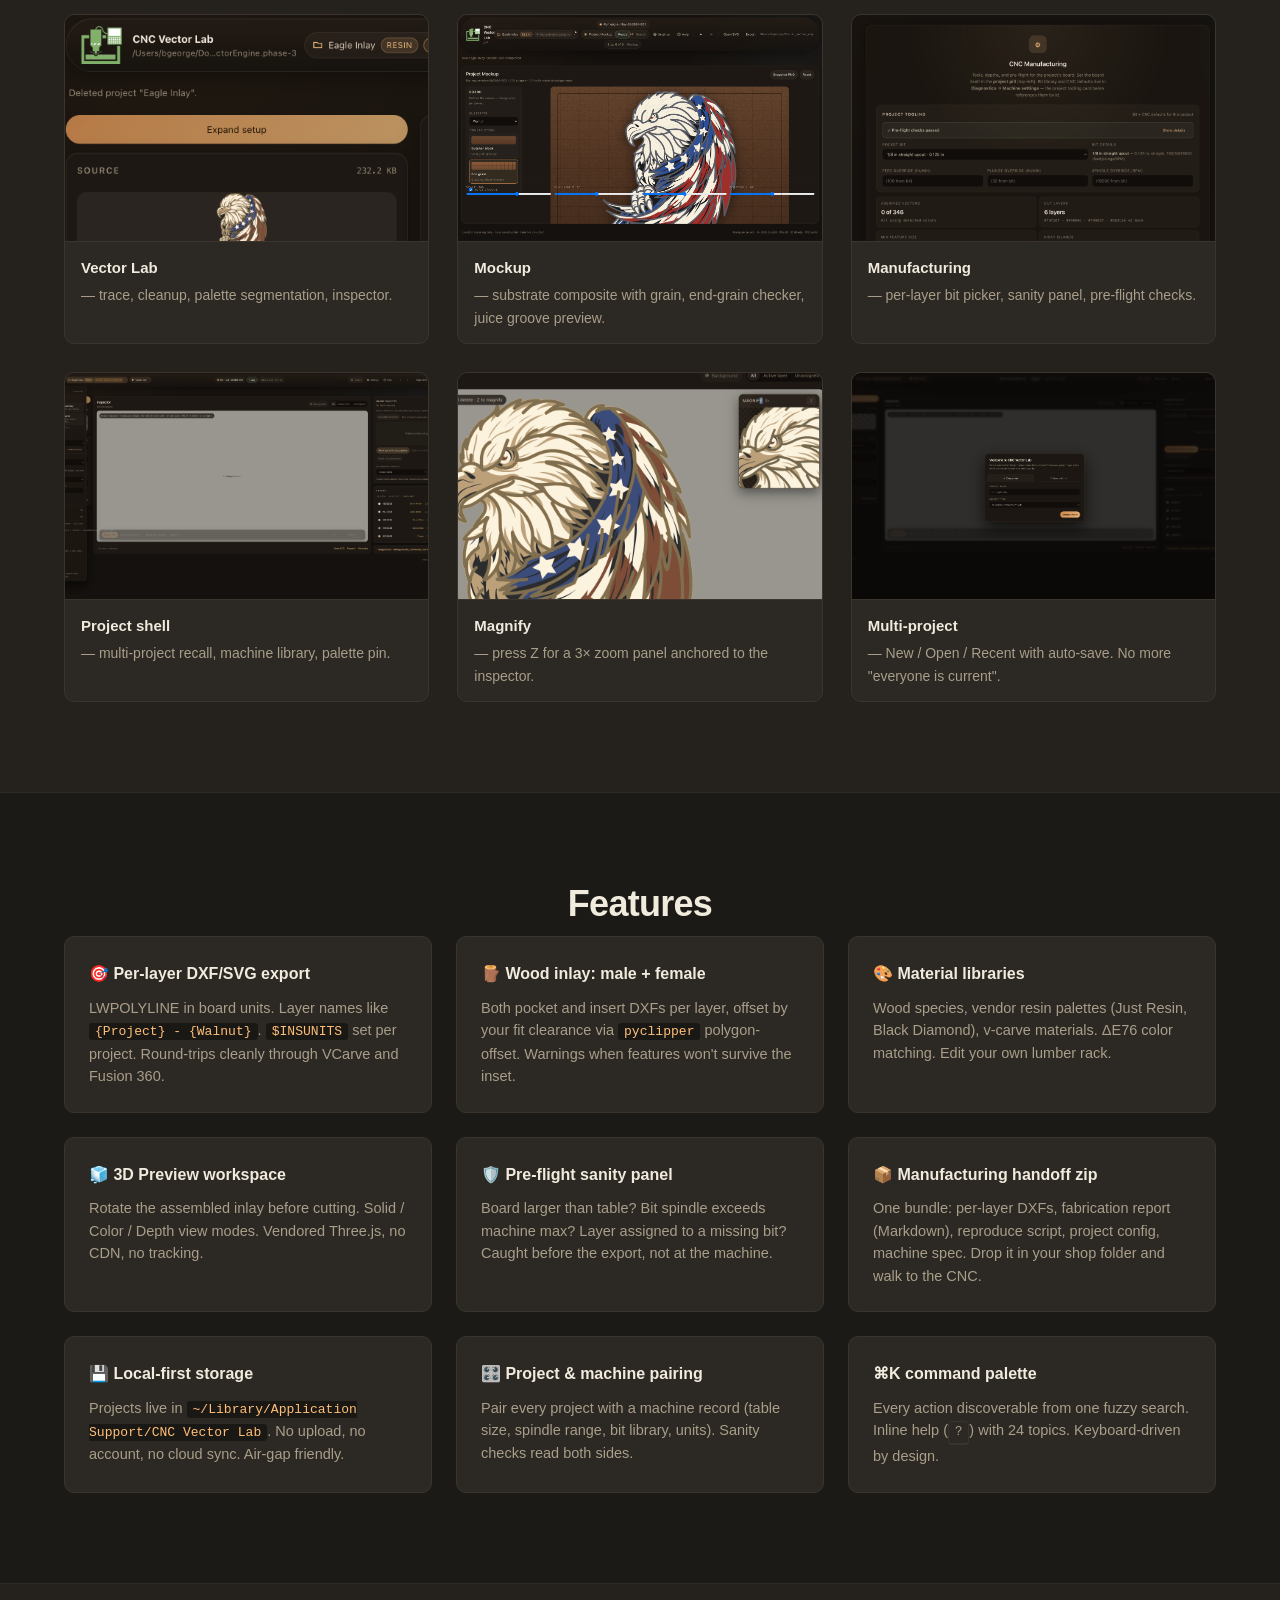
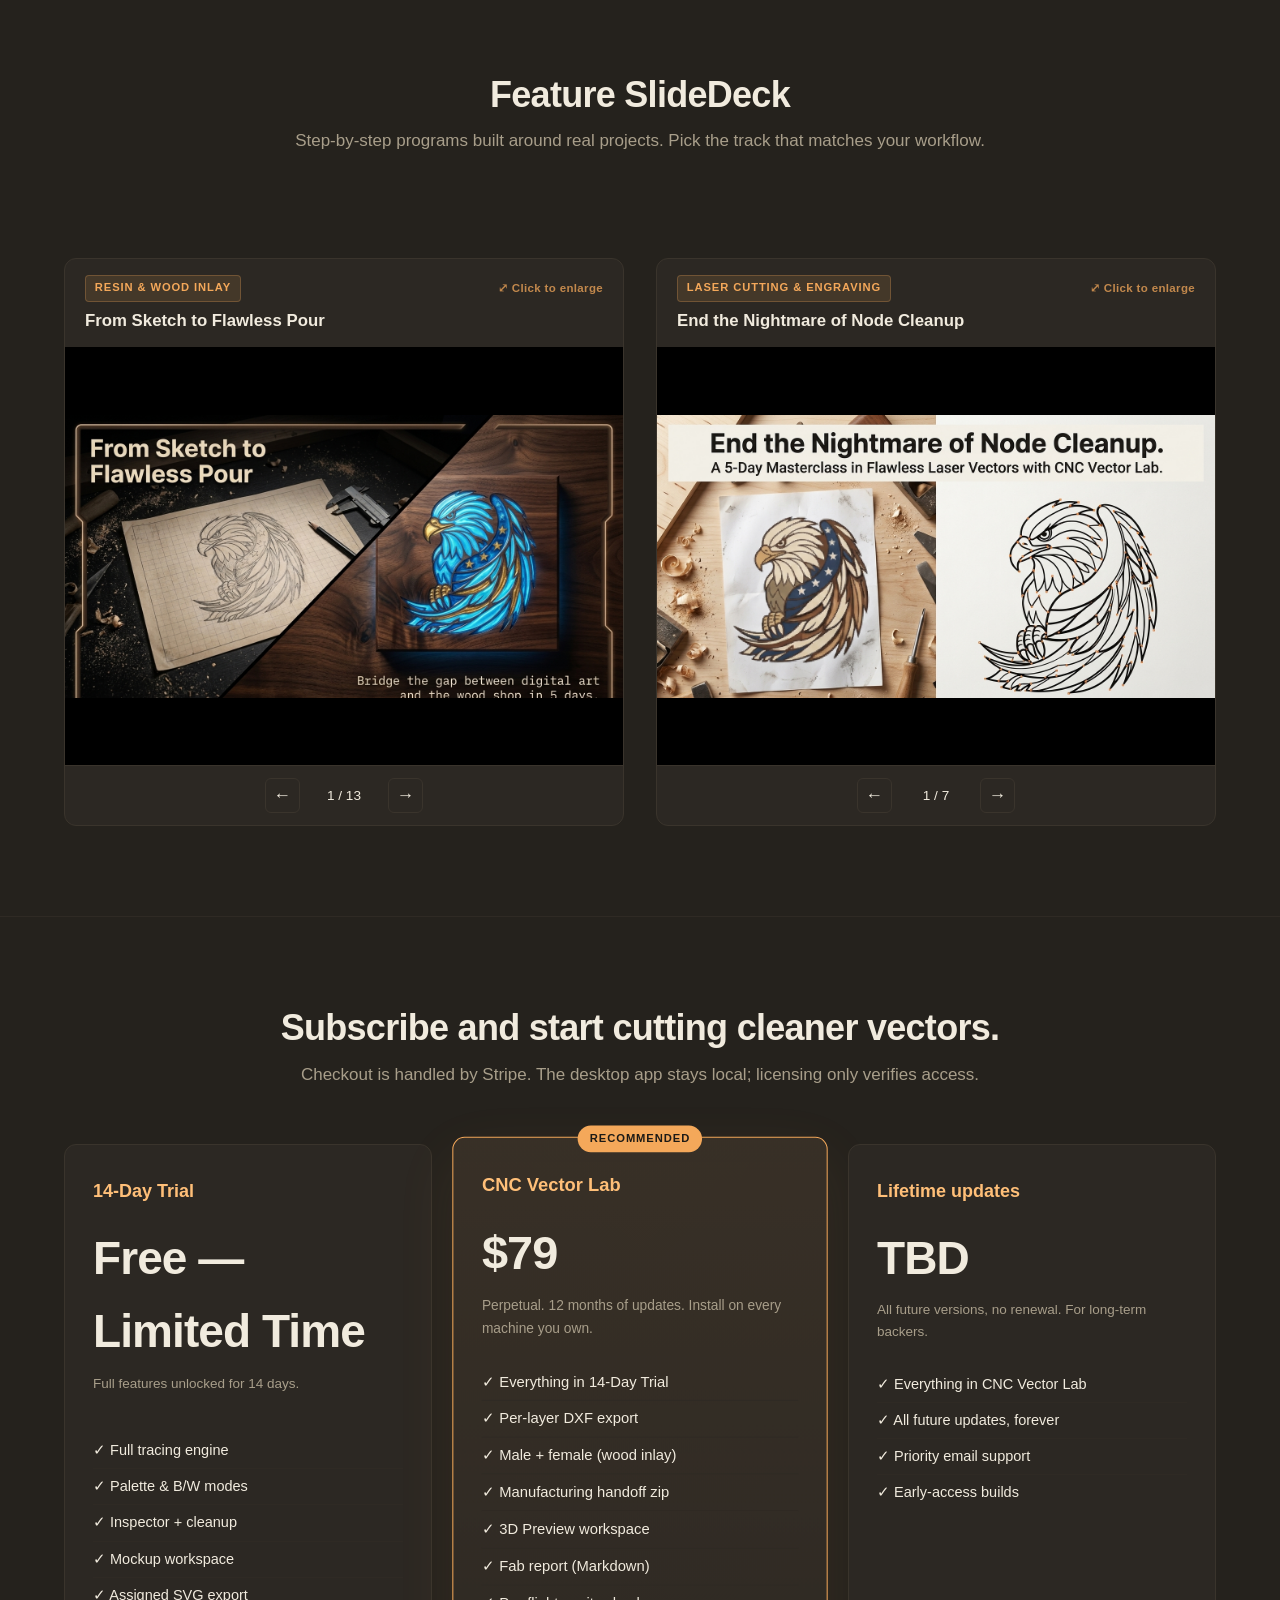
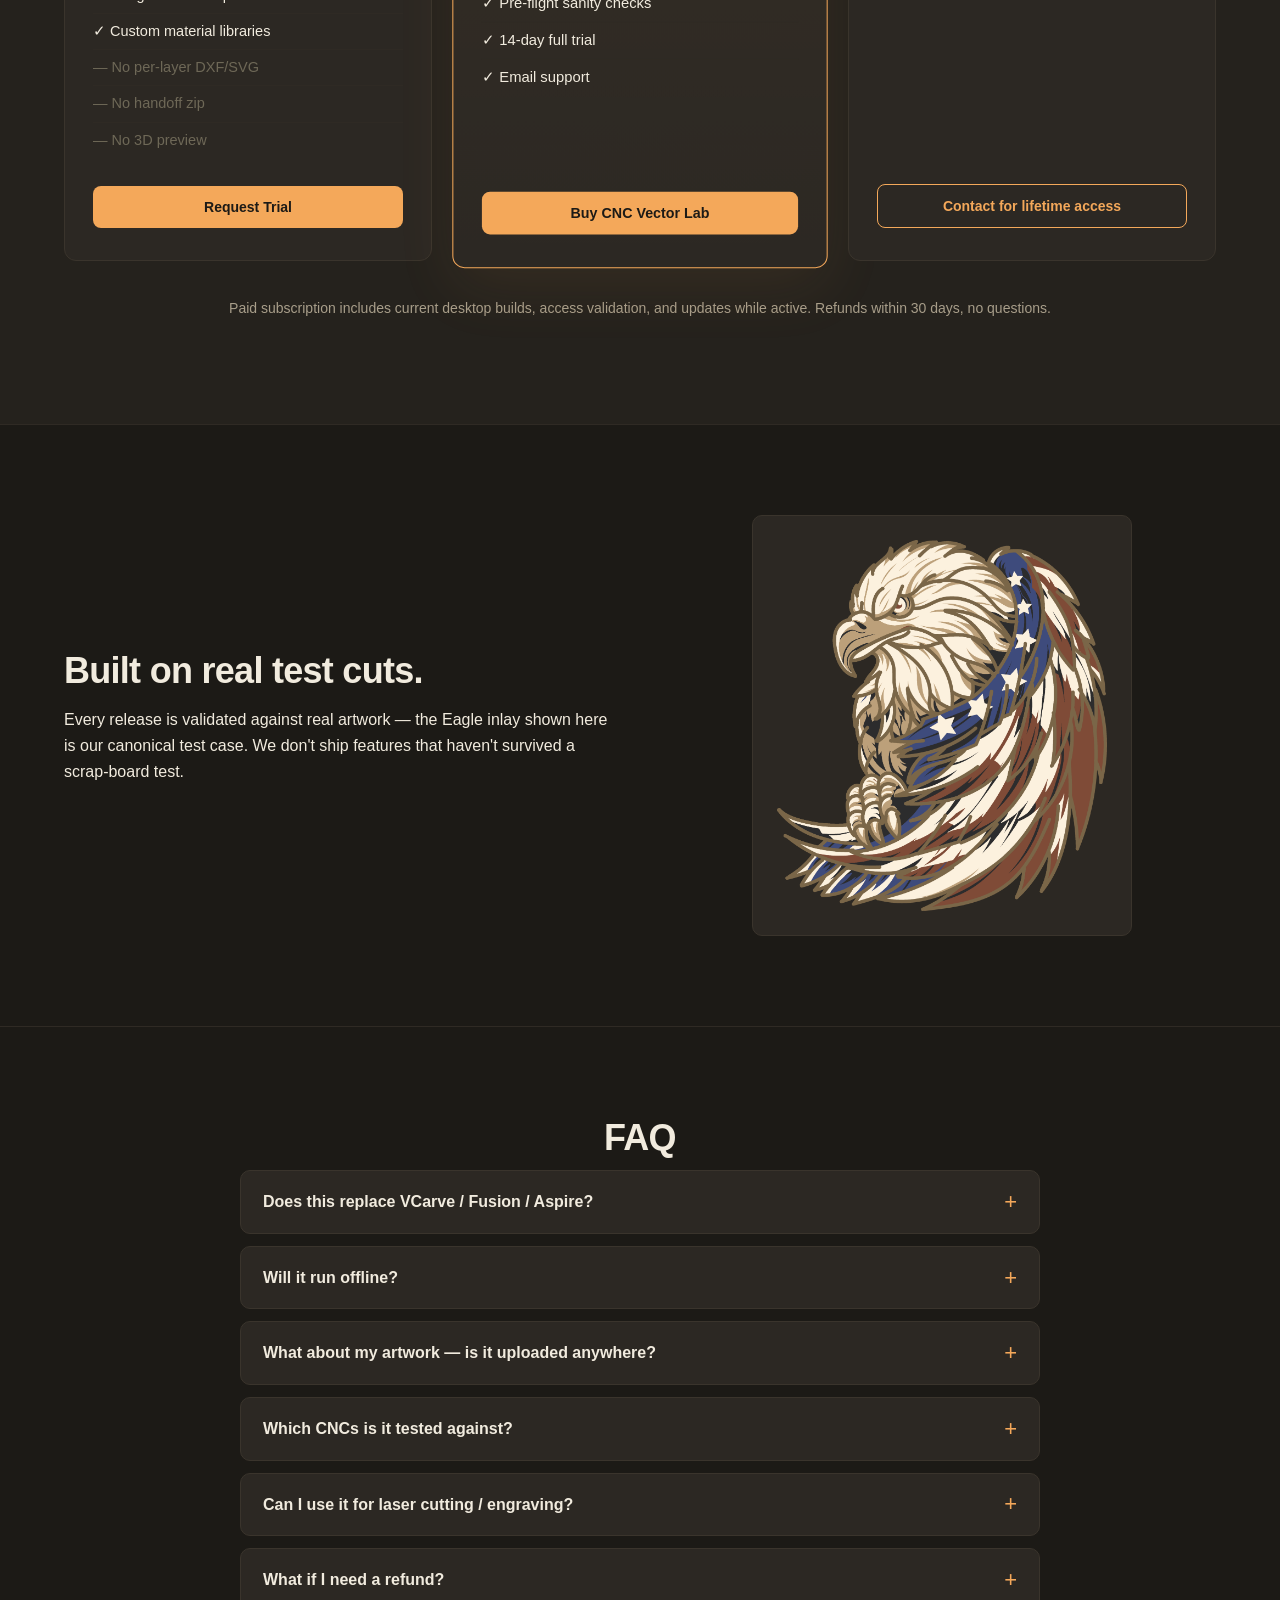
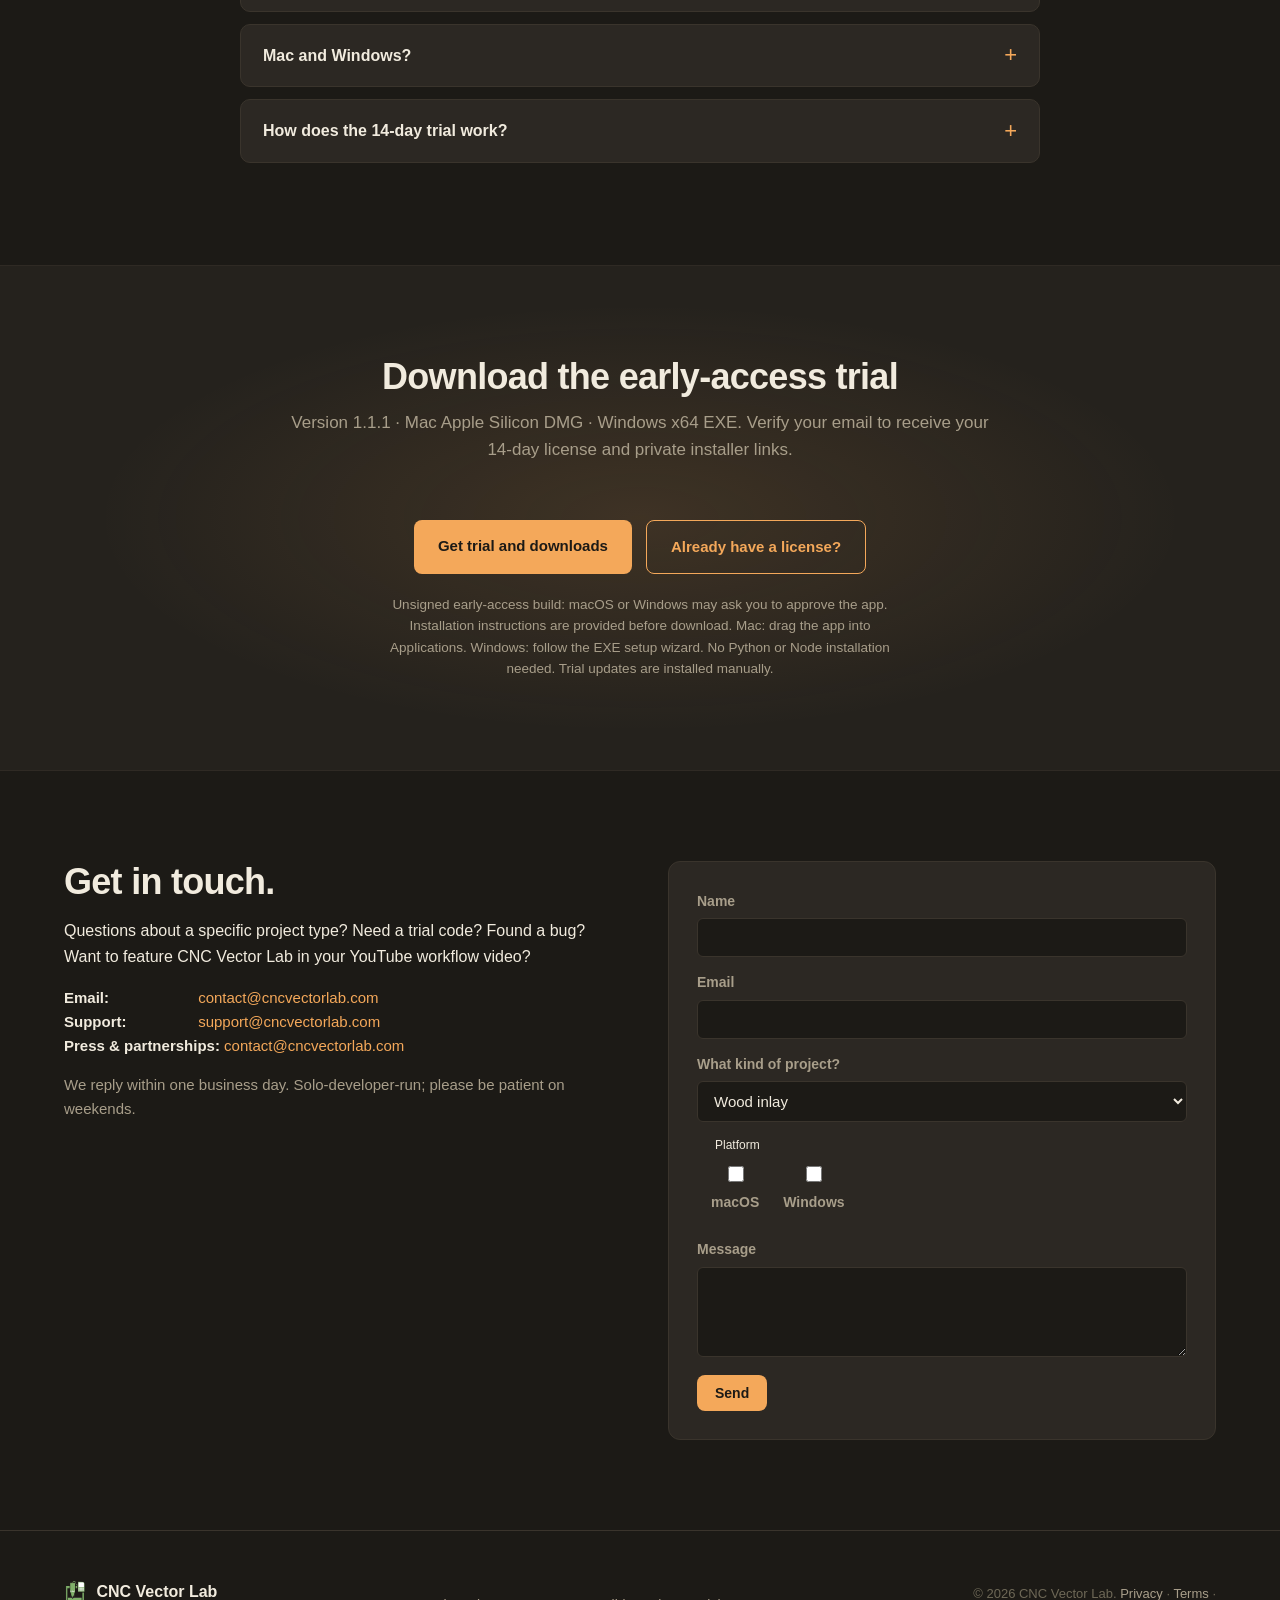
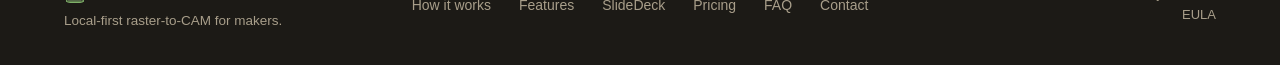
==== commit 049f0ac2: "Offer Electron 1.1.1 early-access trial downloads" ====
--- a/index.html
+++ b/index.html
@@ -38,19 +38,19 @@
   <section class="hero">
     <div class="wrap hero-grid">
       <div class="hero-copy">
-        <span class="eyebrow">Desktop · macOS &amp; Windows · Subscription</span>
+        <span class="eyebrow">Early-access trial · Mac Apple Silicon &amp; Windows x64</span>
         <h1>Art to inlay-ready DXF/SVG<br/>in 10 minutes.</h1>
         <p class="lede">
           A local-first raster-to-CAM tool built for wood inlay, resin inlay, v-carve, and laser workflows. Per-layer DXF/SVG export with stable layer naming, manufacturing-grade handoff, 3D preview. Drop in to <strong>VCarve, Fusion, Aspire</strong> &mdash; no fighting Inkscape's Trace Bitmap.
         </p>
         <div class="hero-ctas">
-          <a href="https://cnc-vector-lab-subscriptions.wmgeorge54.workers.dev/checkout?source=website-hero" class="cta-button big">Buy CNC Vector Lab</a>
-          <a href="https://cnc-vector-lab-subscriptions.wmgeorge54.workers.dev/trial/request" class="cta-button big secondary">Request trial download</a>
+          <a href="https://api.cncvectorlab.com/checkout?source=website-hero" class="cta-button big">Buy CNC Vector Lab</a>
+          <a href="https://api.cncvectorlab.com/trial/request" class="cta-button big secondary">Download early-access trial</a>
         </div>
         <ul class="hero-trust">
           <li>✓ Runs locally &mdash; no upload</li>
           <li>✓ Subscription license with offline grace</li>
-          <li>✓ macOS and Windows installers</li>
+          <li>✓ Unsigned trial installers · version 1.1.1</li>
         </ul>
       </div>
       <div class="hero-visual">
@@ -290,7 +290,7 @@
             <li class="dim">— No handoff zip</li>
             <li class="dim">— No 3D preview</li>
           </ul>
-          <a href="https://cnc-vector-lab-subscriptions.wmgeorge54.workers.dev/trial/request" class="cta-button block">Request Trial</a>
+          <a href="https://api.cncvectorlab.com/trial/request" class="cta-button block">Request Trial</a>
         </div>
 
         <div class="price-card featured">
@@ -309,7 +309,7 @@
             <li>✓ 14-day full trial</li>
             <li>✓ Email support</li>
           </ul>
-          <a href="https://cnc-vector-lab-subscriptions.wmgeorge54.workers.dev/checkout?source=website-pricing-main" class="cta-button block">Buy CNC Vector Lab</a>
+          <a href="https://api.cncvectorlab.com/checkout?source=website-pricing-main" class="cta-button block">Buy CNC Vector Lab</a>
         </div>
 
         <div class="price-card">
@@ -374,11 +374,11 @@
         </details>
         <details>
           <summary>Mac and Windows?</summary>
-          <p>Both. Installers are available for macOS and Windows. First launch on Mac may require right-click &rarr; Open until signing/notarization is complete.</p>
+          <p>The 1.1.1 early-access trial supports Mac Apple Silicon (M1 or newer) and Windows x64 (Intel/AMD). These installers are unsigned and may show an operating-system approval prompt. Intel Macs and Windows ARM are not included in this trial.</p>
         </details>
         <details>
           <summary>How does the 14-day trial work?</summary>
-          <p>Use the trial request page. The system creates a D1-backed trial license, then shows the license key and installer links. Paste the key in Settings &rarr; Account.</p>
+          <p>Request a trial and verify your email. Your confirmation page shows a license key and private download links. Install the app and paste the key in Settings &rarr; Account. No payment is required to start. Already registered? Sign in to your account for fresh downloads.</p>
         </details>
       </div>
     </div>
@@ -387,12 +387,13 @@
   <!-- ============= TRIAL DOWNLOAD ============= -->
   <section id="download" class="band band-accent">
     <div class="wrap text-center">
-      <h2 class="section-title">Trial download</h2>
-      <p class="section-sub">Installer links are issued after a trial license is created, so activation and support records stay tied to the D1 source of truth.</p>
+      <h2 class="section-title">Download the early-access trial</h2>
+      <p class="section-sub">Version 1.1.1 · Mac Apple Silicon DMG · Windows x64 EXE. Verify your email to receive your 14-day license and private installer links.</p>
       <div class="download-buttons">
-        <a href="https://cnc-vector-lab-subscriptions.wmgeorge54.workers.dev/trial/request" class="cta-button big">Request trial and downloads</a>
-      </div>
-      <p class="download-note">The confirmation page shows the license key and Mac/Windows installer links. First launch on Mac: right-click the app &rarr; Open.</p>
+        <a href="https://api.cncvectorlab.com/trial/request" class="cta-button big">Get trial and downloads</a>
+        <a href="https://api.cncvectorlab.com/account" class="cta-button big secondary">Already have a license?</a>
+      </div>
+      <p class="download-note">Unsigned early-access build: macOS or Windows may ask you to approve the app. Installation instructions are provided before download. Mac: drag the app into Applications. Windows: follow the EXE setup wizard. No Python or Node installation needed. Trial updates are installed manually.</p>
     </div>
   </section>
 
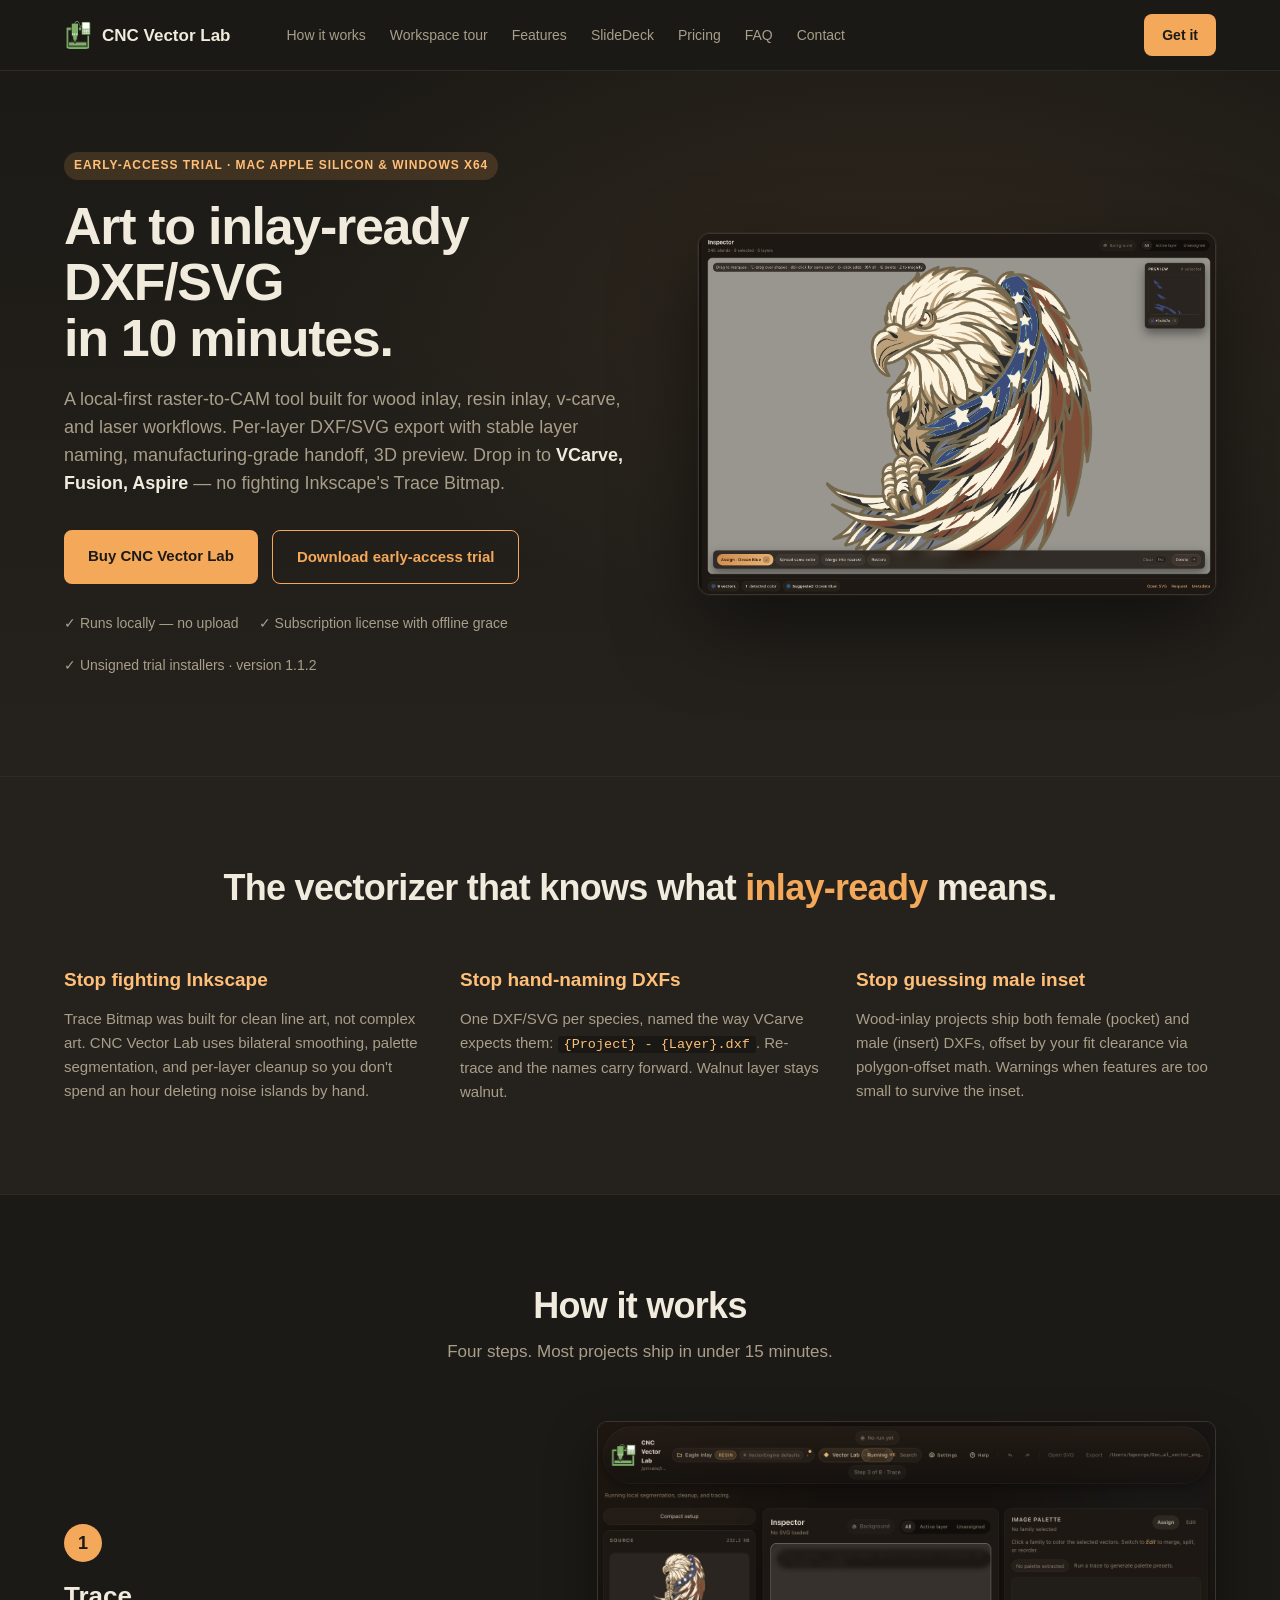
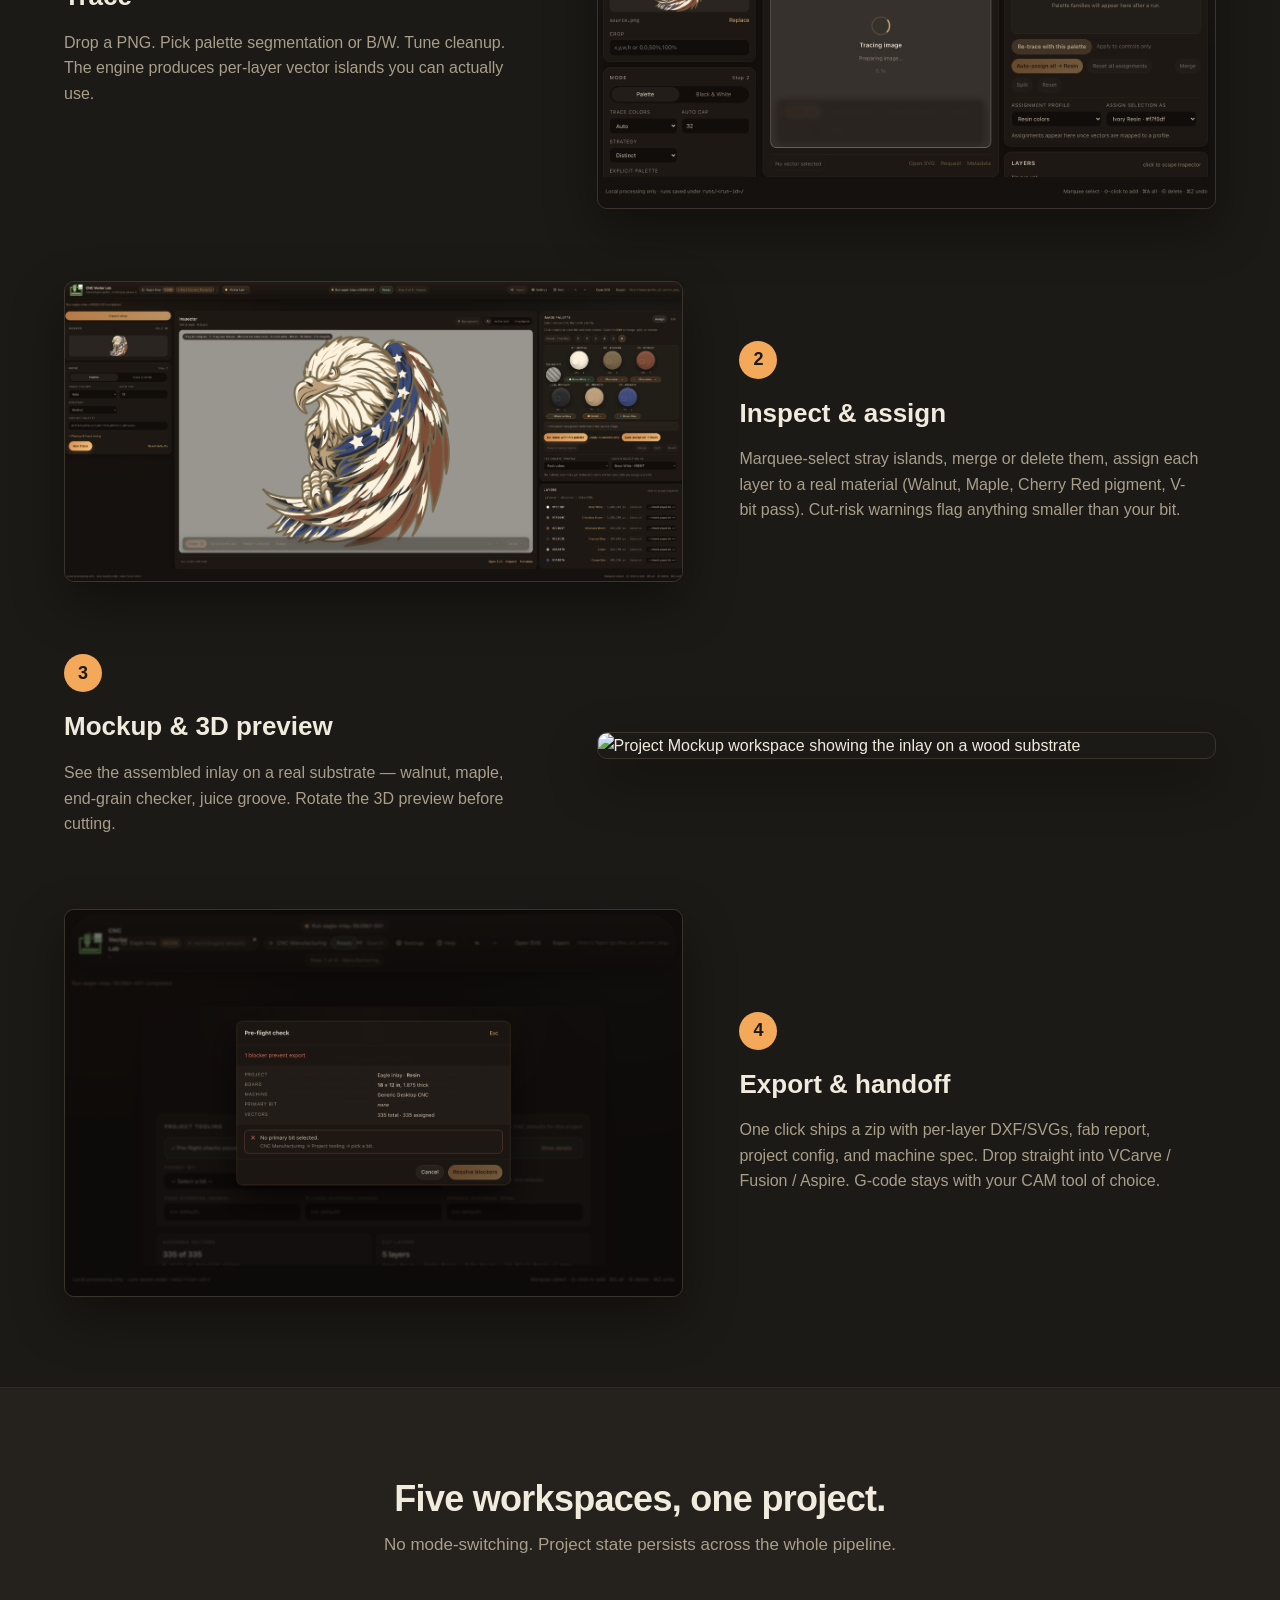
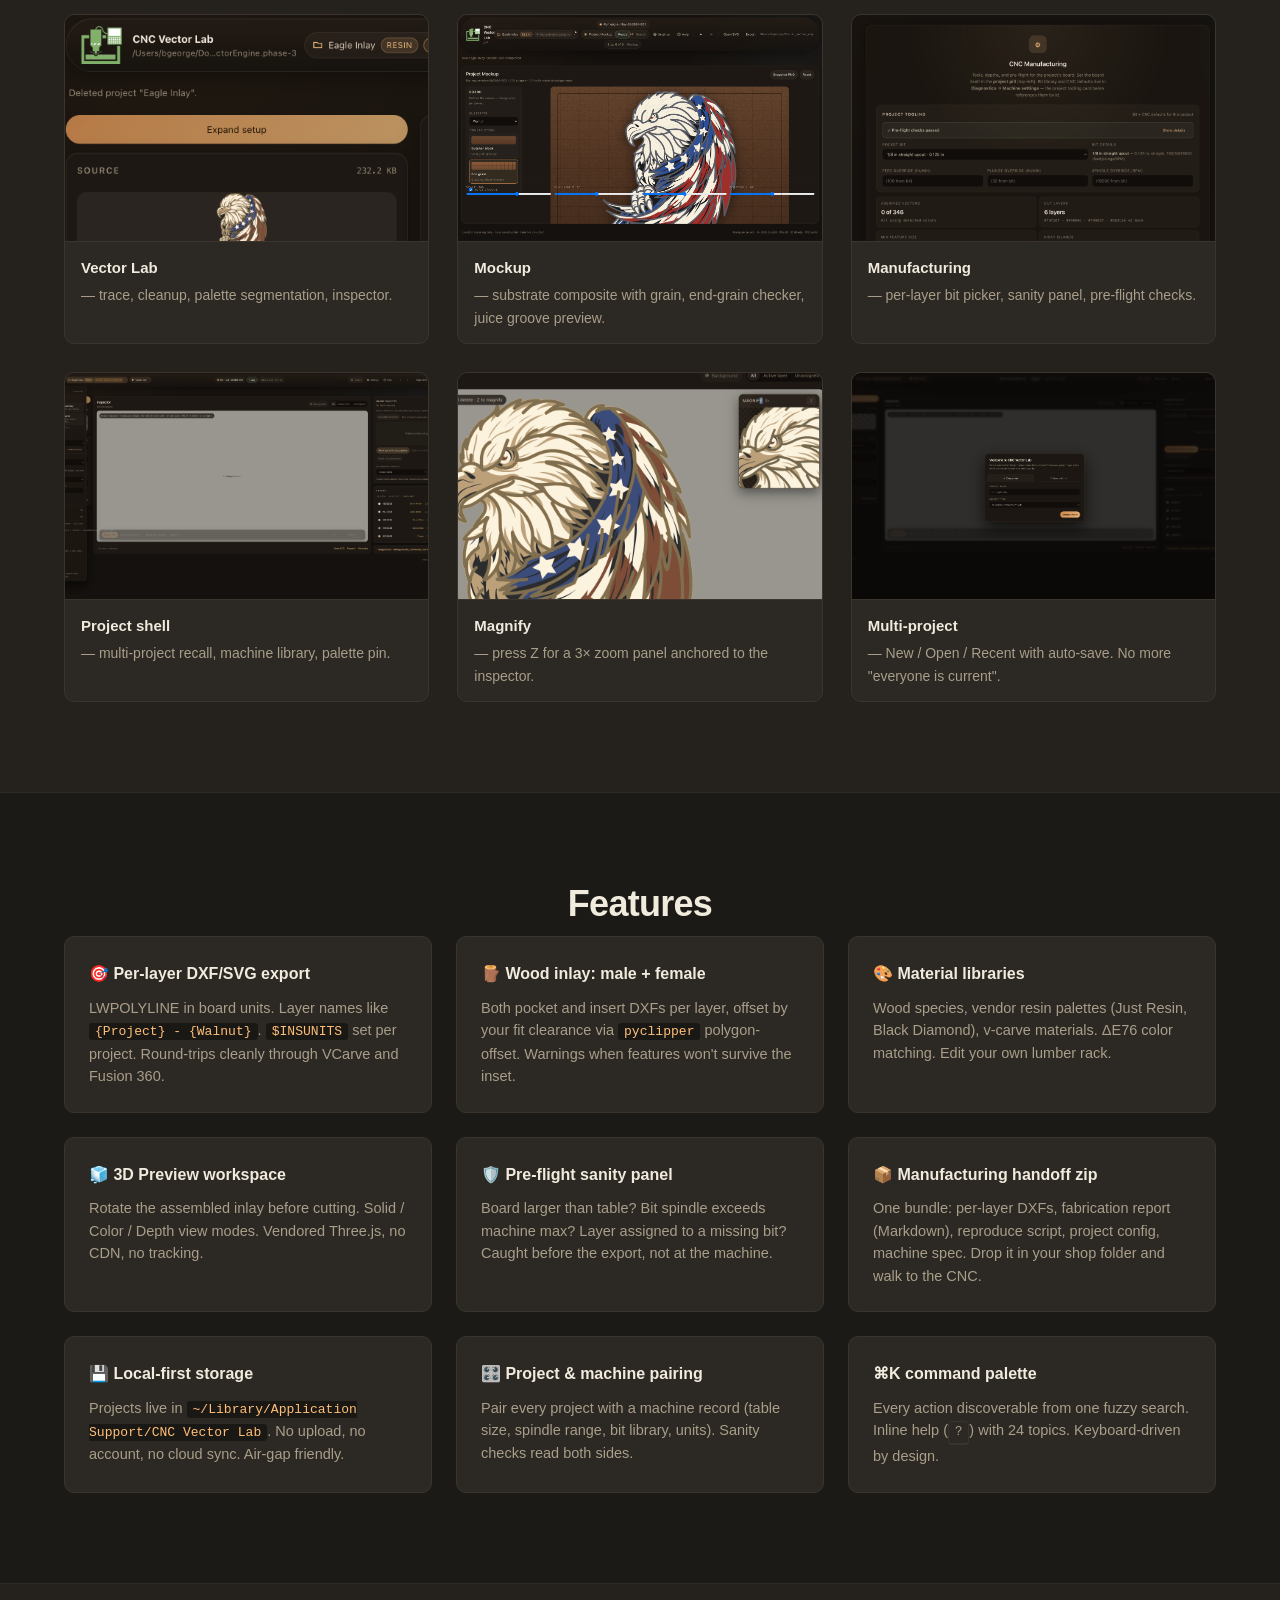
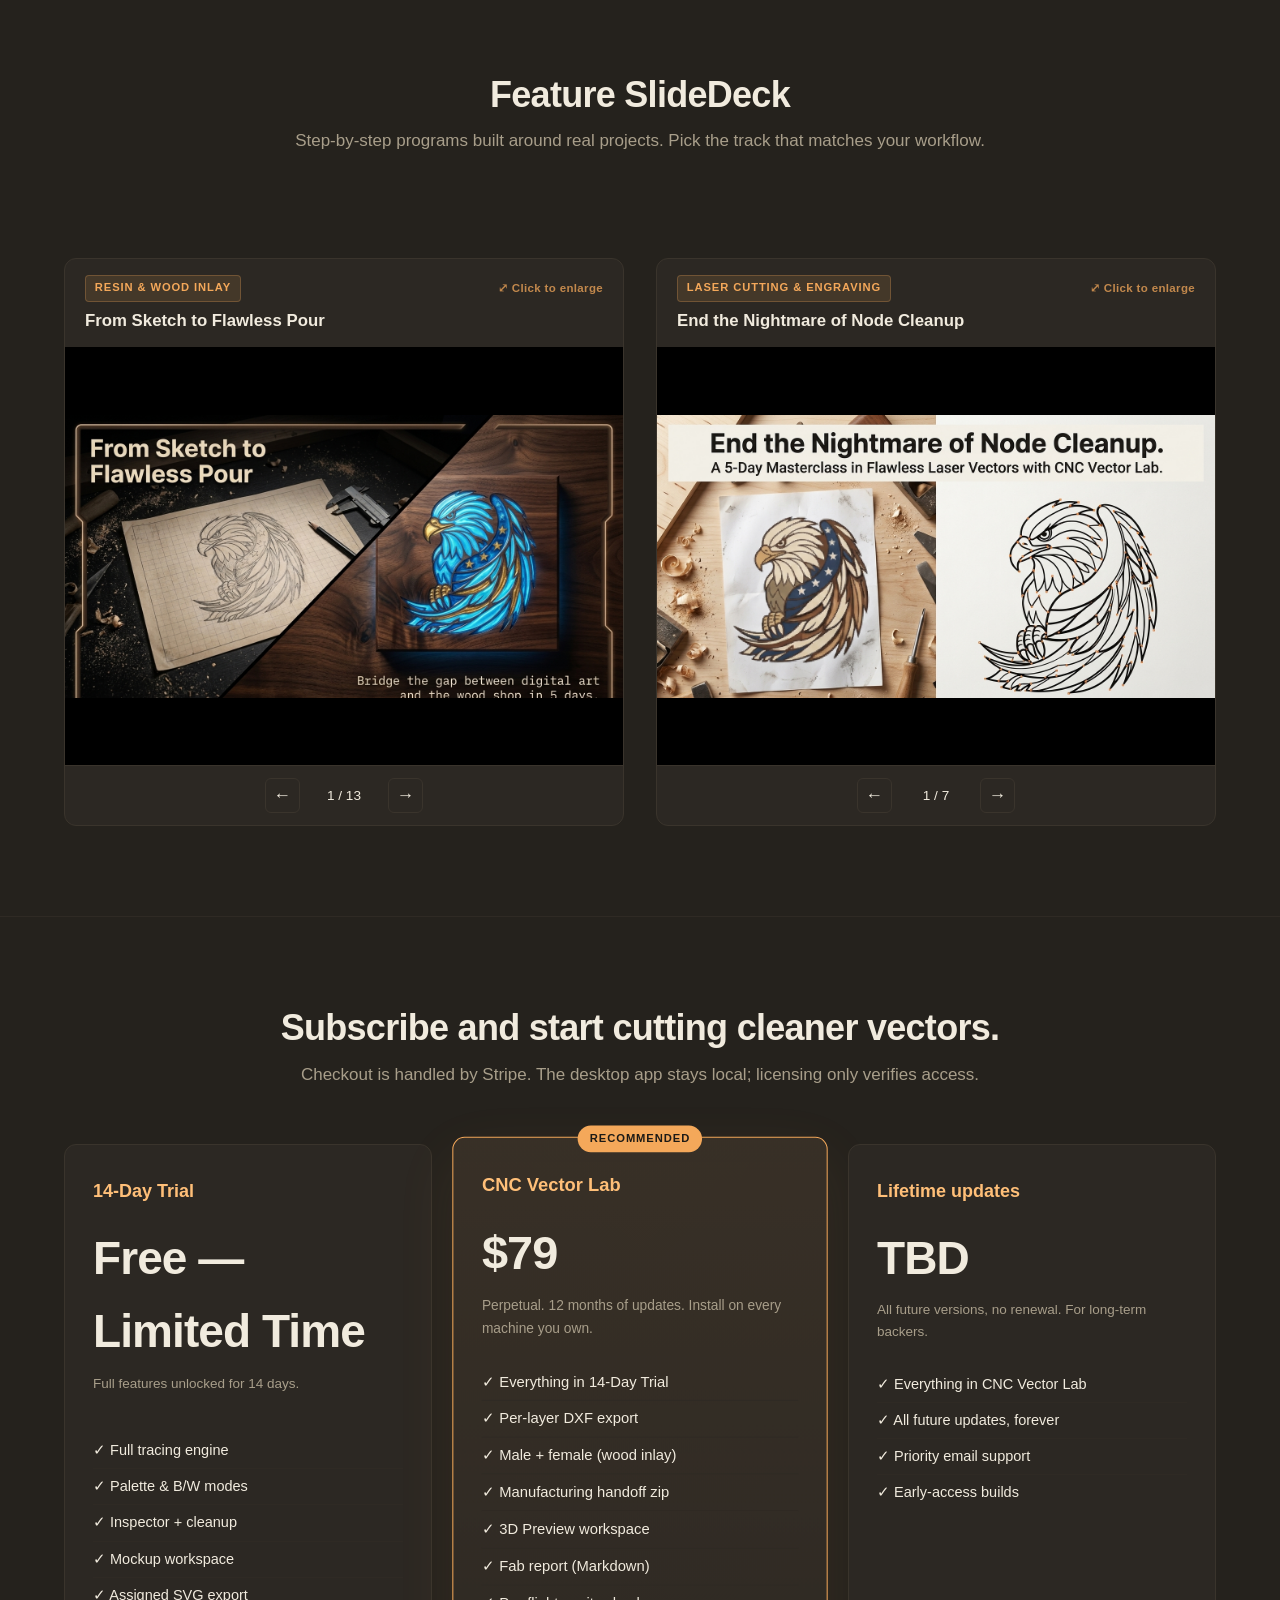
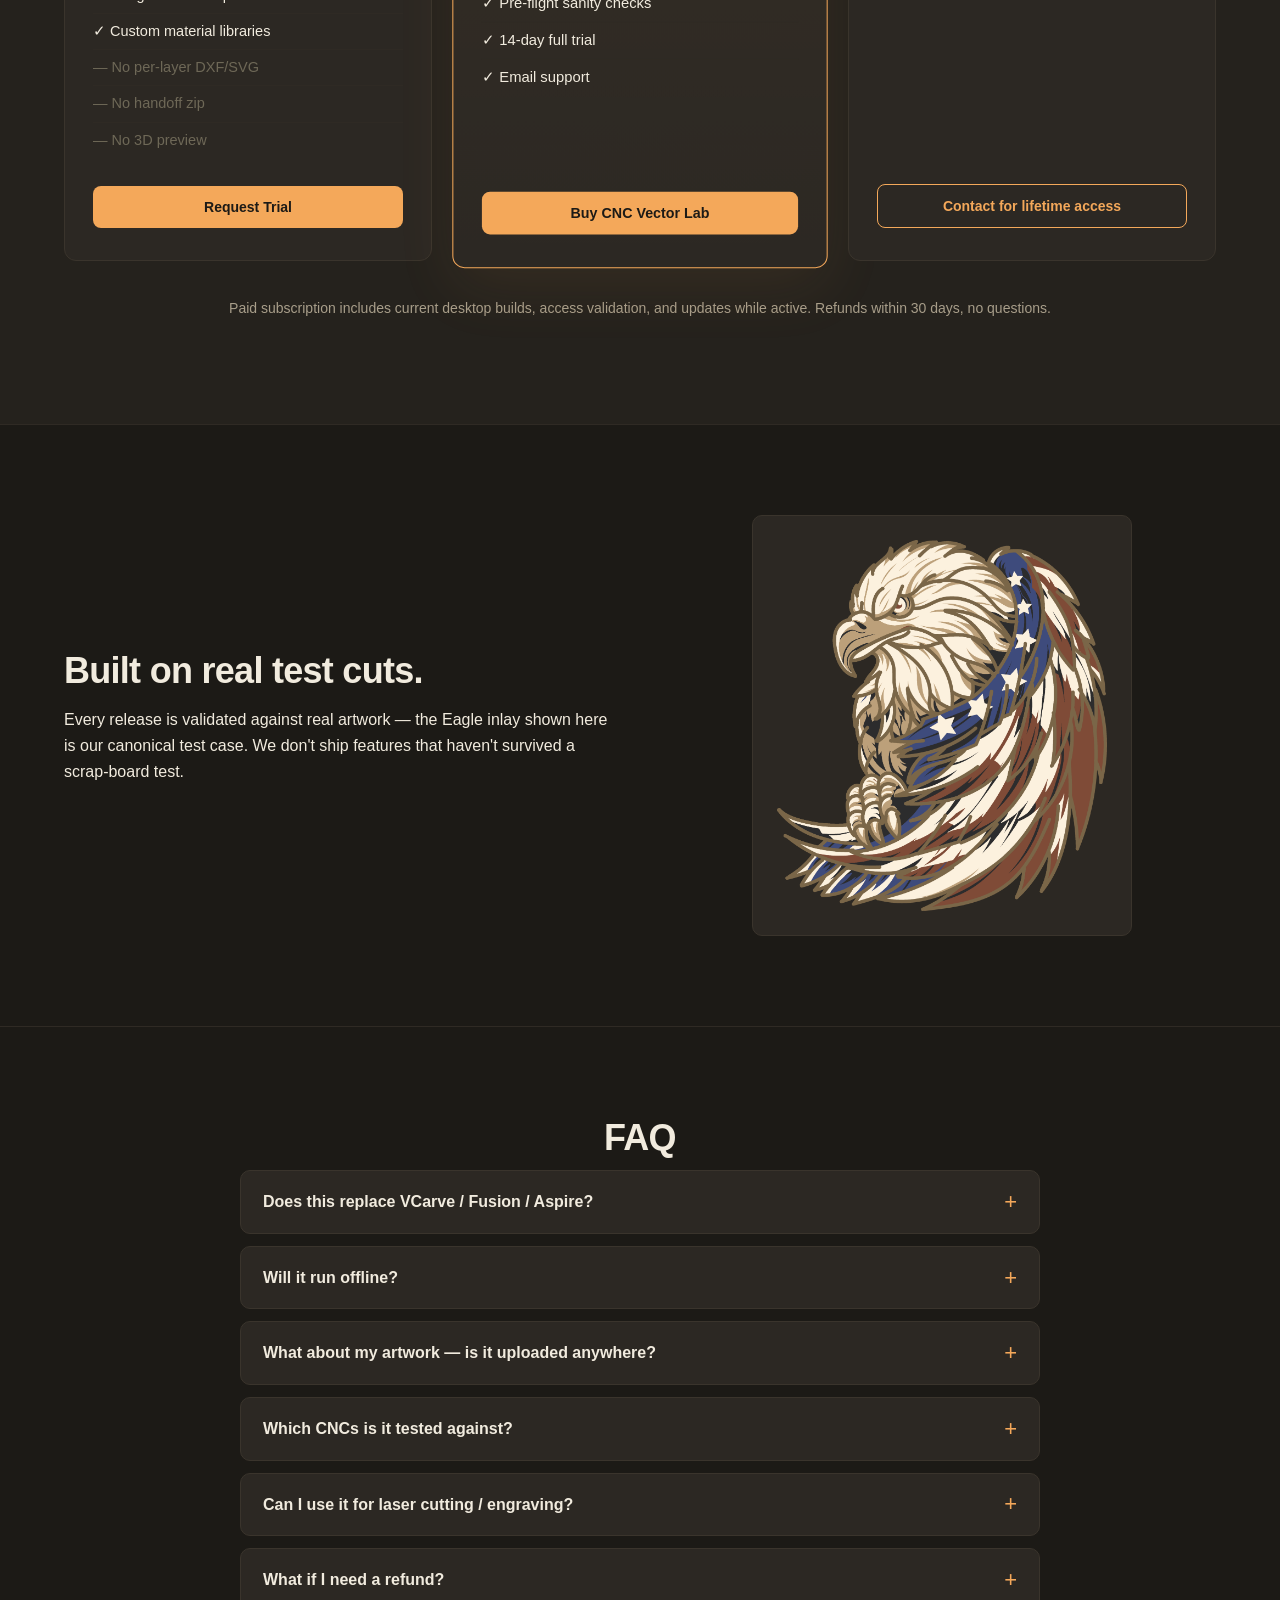
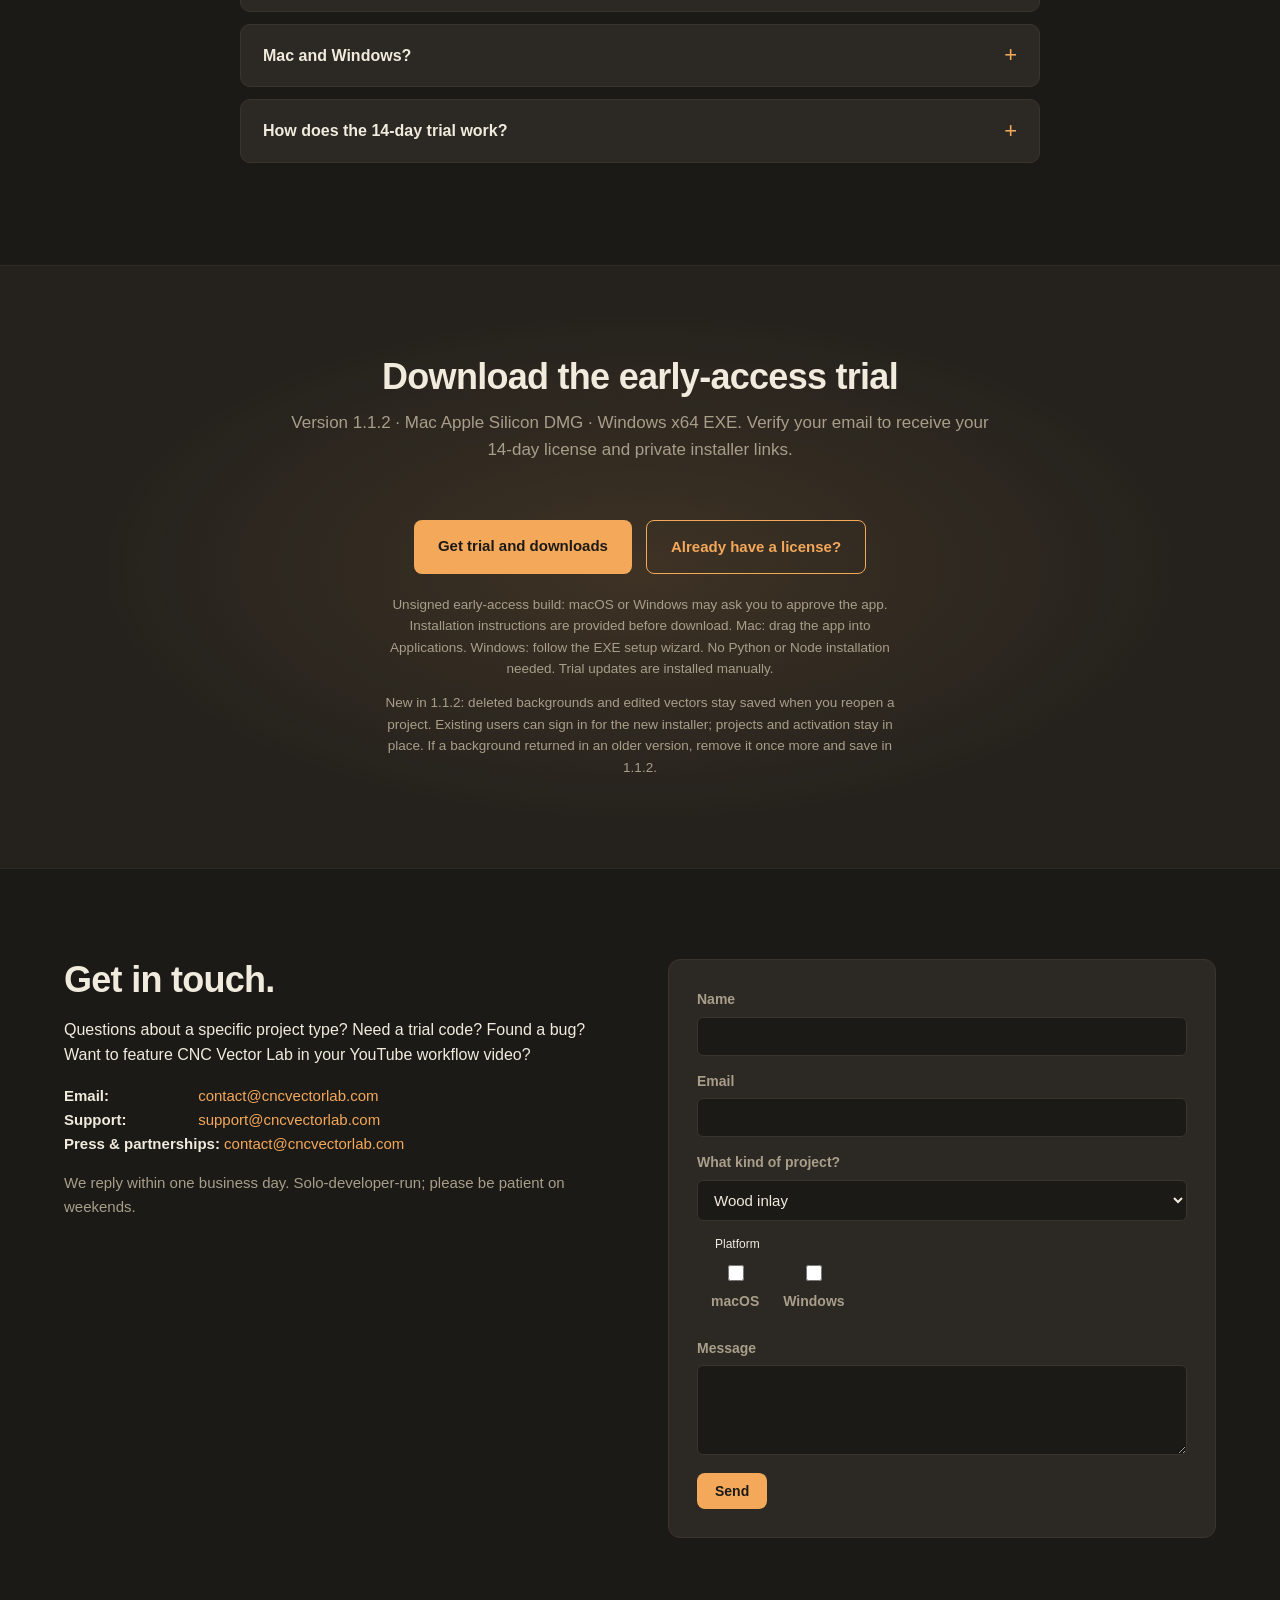
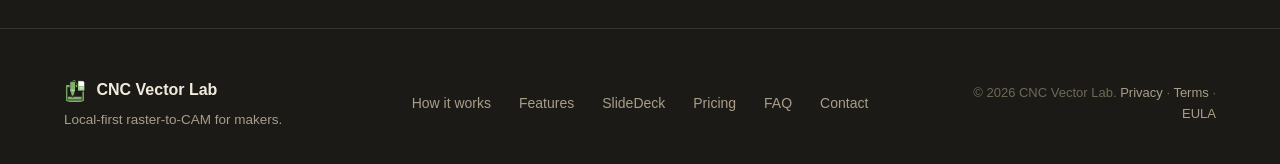
==== commit 74b79142: "docs: update trial download page for 1.1.2" ====
--- a/index.html
+++ b/index.html
@@ -50,7 +50,7 @@
         <ul class="hero-trust">
           <li>✓ Runs locally &mdash; no upload</li>
           <li>✓ Subscription license with offline grace</li>
-          <li>✓ Unsigned trial installers · version 1.1.1</li>
+          <li>✓ Unsigned trial installers · version 1.1.2</li>
         </ul>
       </div>
       <div class="hero-visual">
@@ -374,7 +374,7 @@
         </details>
         <details>
           <summary>Mac and Windows?</summary>
-          <p>The 1.1.1 early-access trial supports Mac Apple Silicon (M1 or newer) and Windows x64 (Intel/AMD). These installers are unsigned and may show an operating-system approval prompt. Intel Macs and Windows ARM are not included in this trial.</p>
+          <p>The 1.1.2 early-access trial supports Mac Apple Silicon (M1 or newer) and Windows x64 (Intel/AMD). These installers are unsigned and may show an operating-system approval prompt. Intel Macs and Windows ARM are not included in this trial.</p>
         </details>
         <details>
           <summary>How does the 14-day trial work?</summary>
@@ -388,12 +388,13 @@
   <section id="download" class="band band-accent">
     <div class="wrap text-center">
       <h2 class="section-title">Download the early-access trial</h2>
-      <p class="section-sub">Version 1.1.1 · Mac Apple Silicon DMG · Windows x64 EXE. Verify your email to receive your 14-day license and private installer links.</p>
+      <p class="section-sub">Version 1.1.2 · Mac Apple Silicon DMG · Windows x64 EXE. Verify your email to receive your 14-day license and private installer links.</p>
       <div class="download-buttons">
         <a href="https://api.cncvectorlab.com/trial/request" class="cta-button big">Get trial and downloads</a>
         <a href="https://api.cncvectorlab.com/account" class="cta-button big secondary">Already have a license?</a>
       </div>
       <p class="download-note">Unsigned early-access build: macOS or Windows may ask you to approve the app. Installation instructions are provided before download. Mac: drag the app into Applications. Windows: follow the EXE setup wizard. No Python or Node installation needed. Trial updates are installed manually.</p>
+      <p class="download-note">New in 1.1.2: deleted backgrounds and edited vectors stay saved when you reopen a project. Existing users can sign in for the new installer; projects and activation stay in place. If a background returned in an older version, remove it once more and save in 1.1.2.</p>
     </div>
   </section>
 
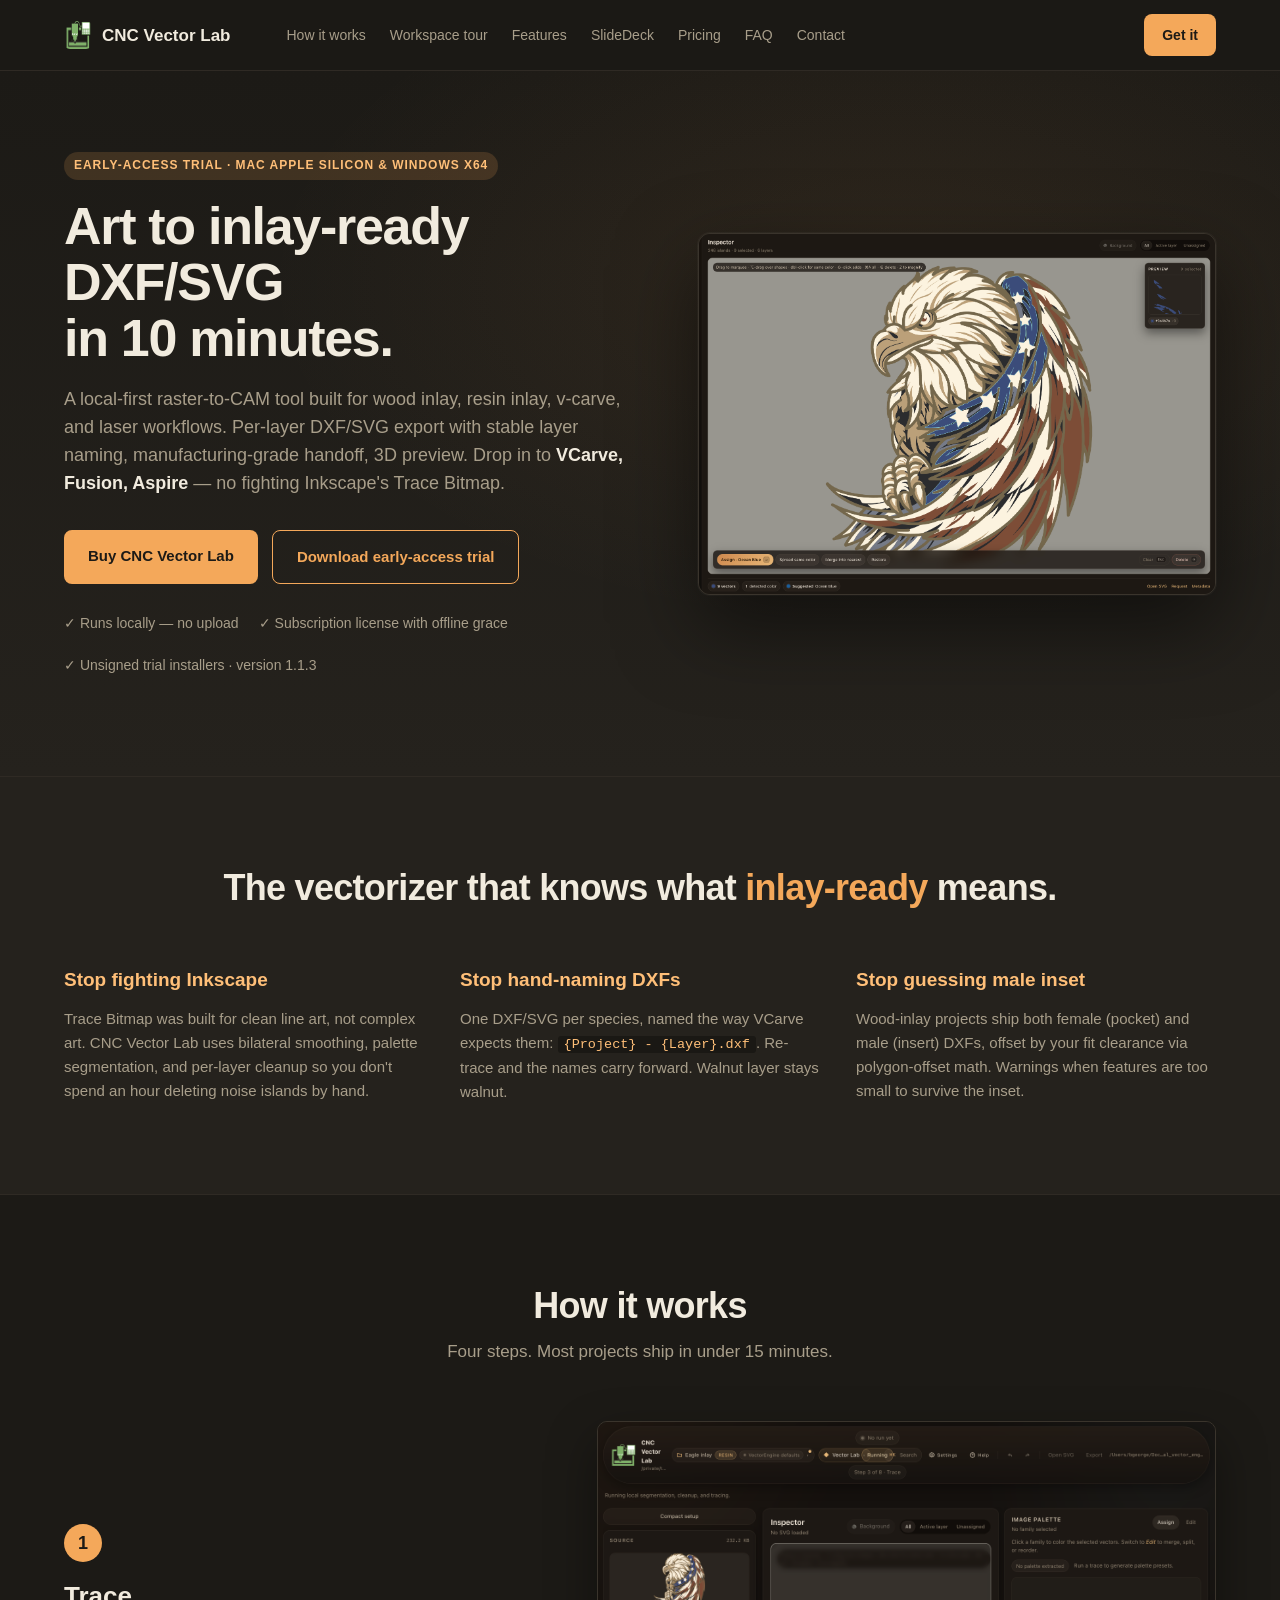
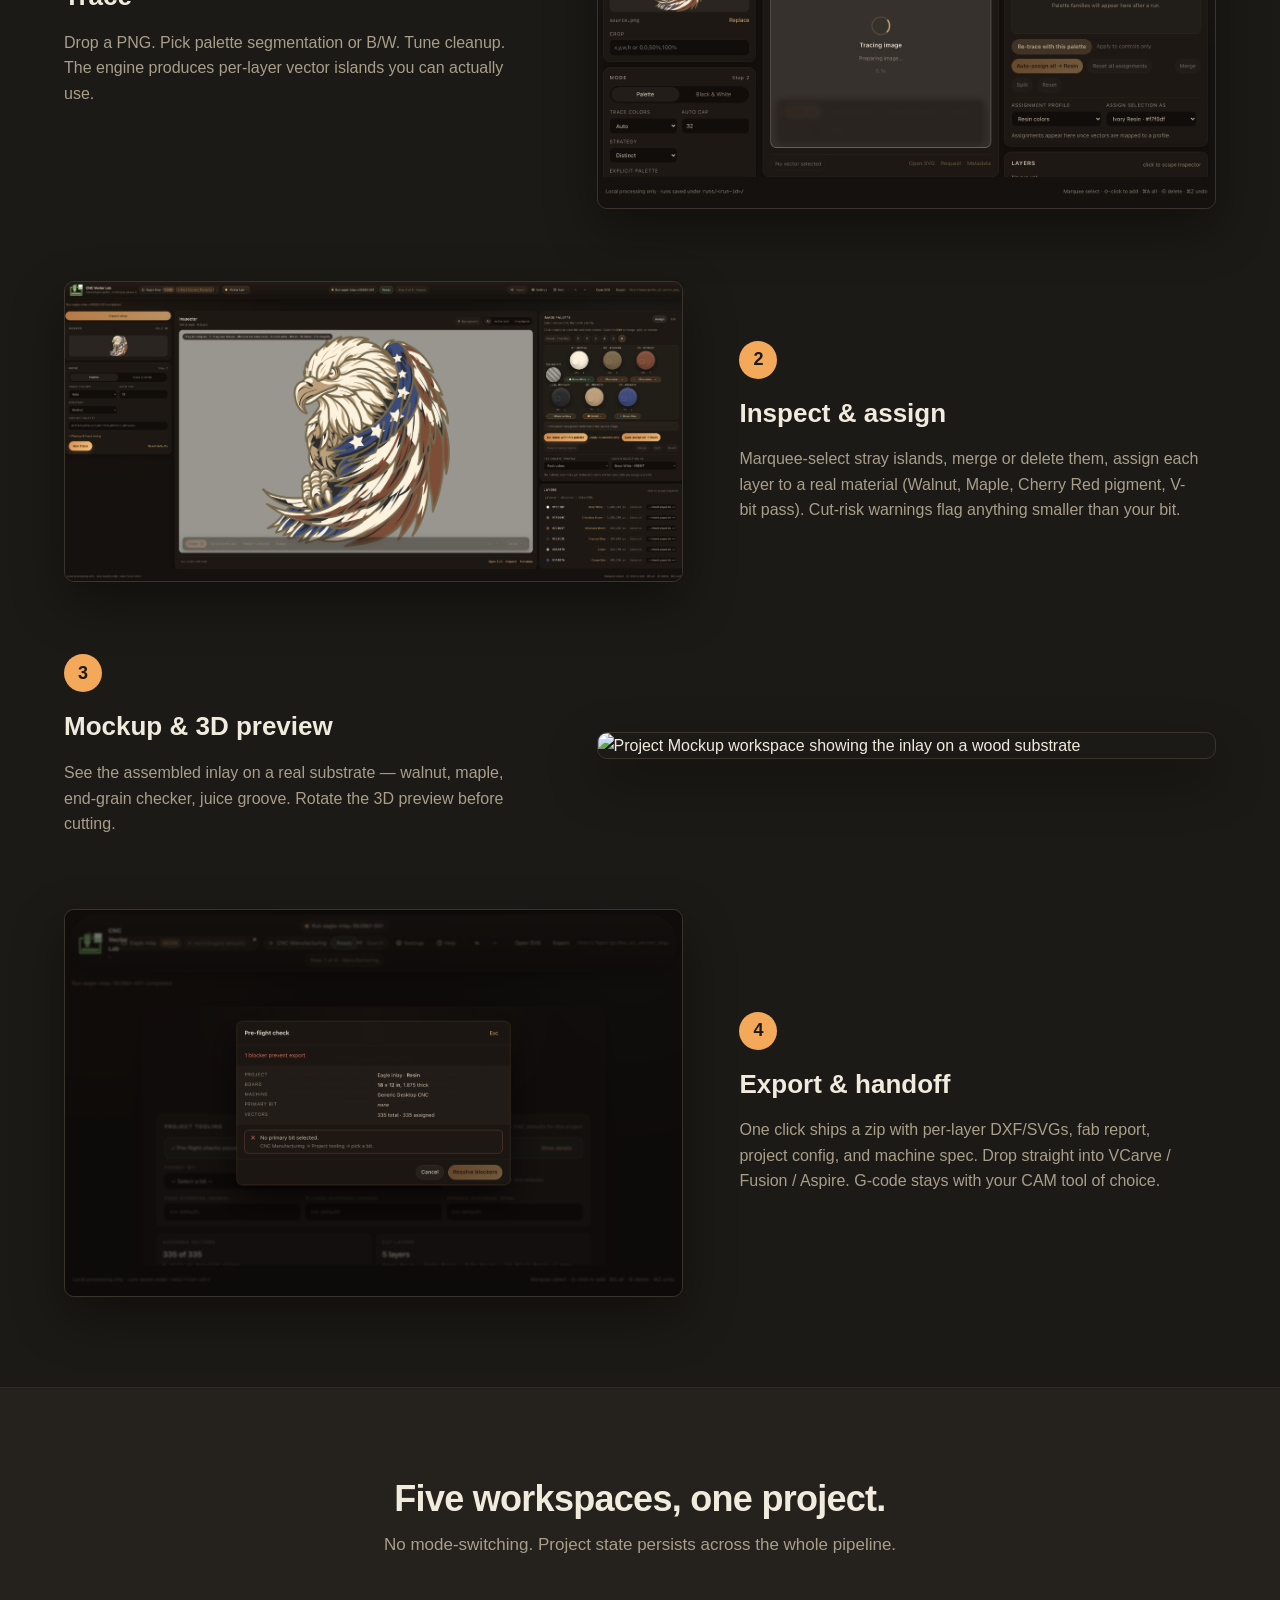
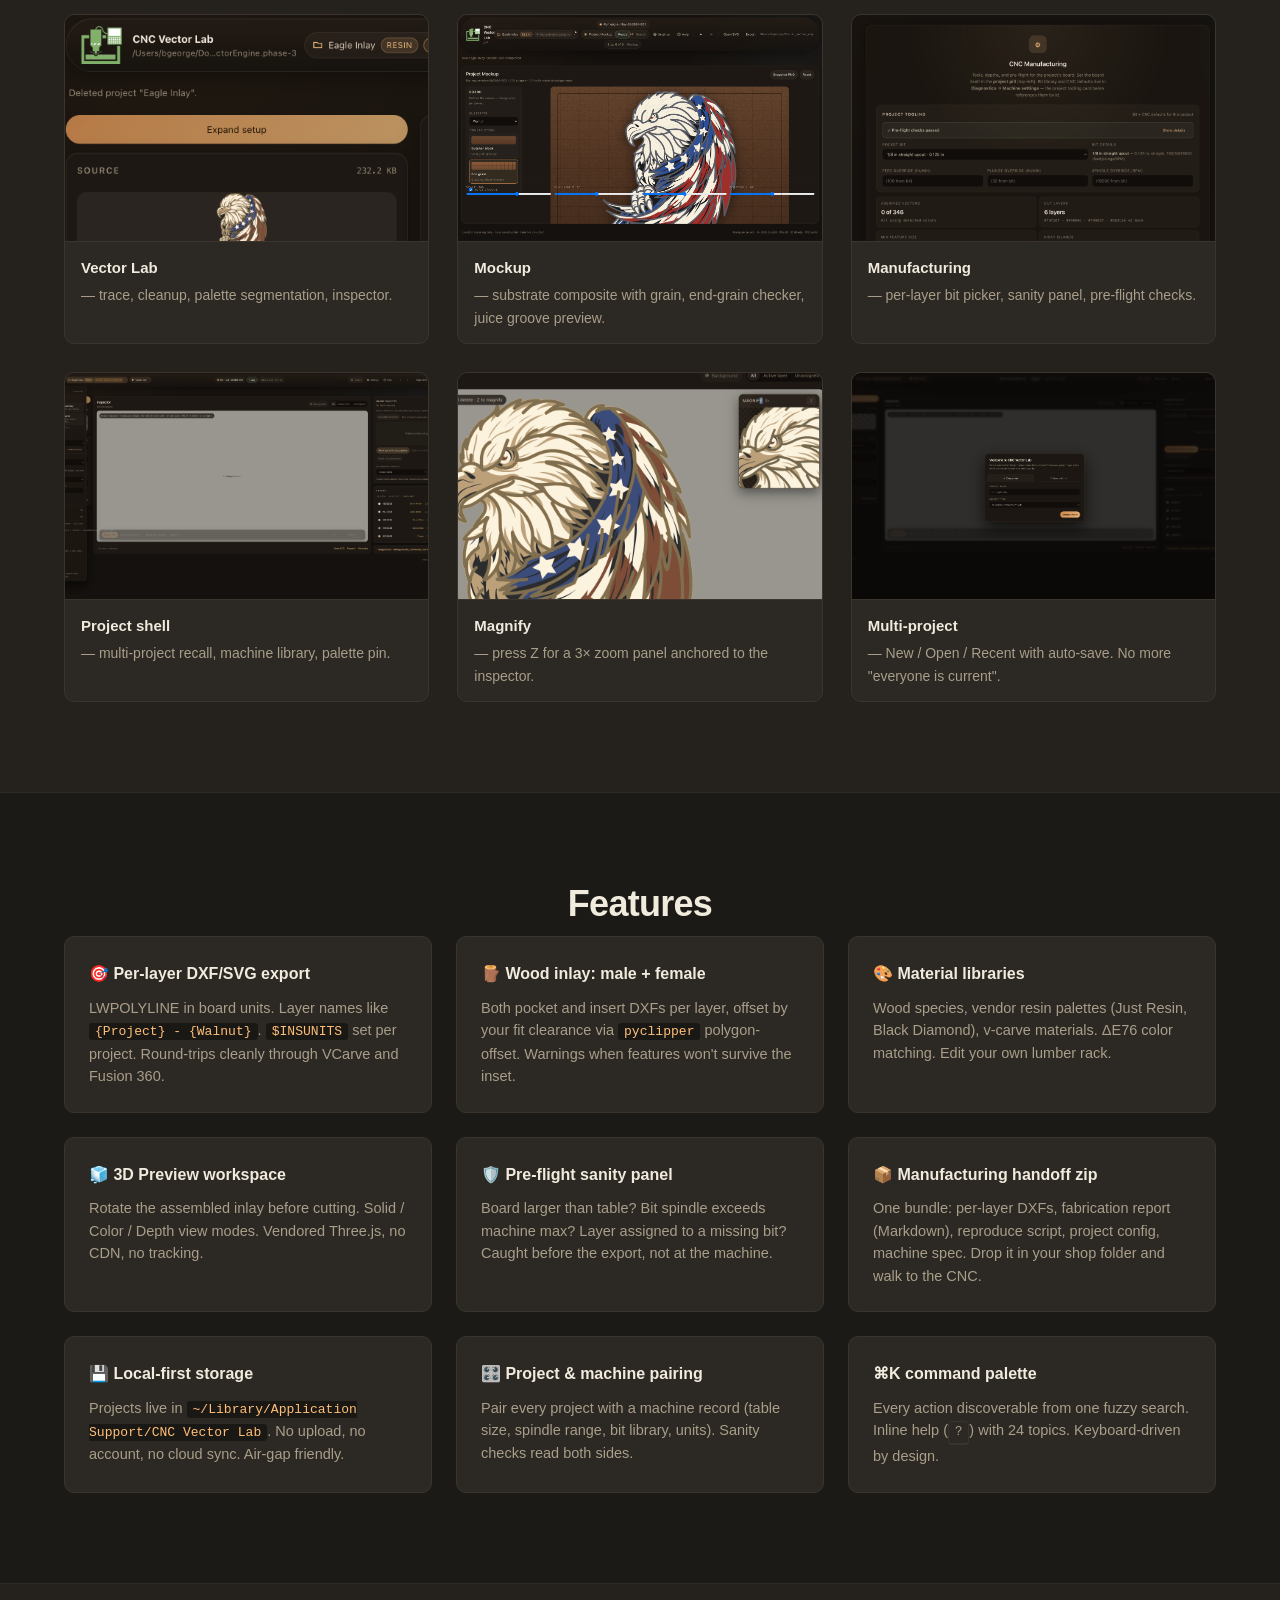
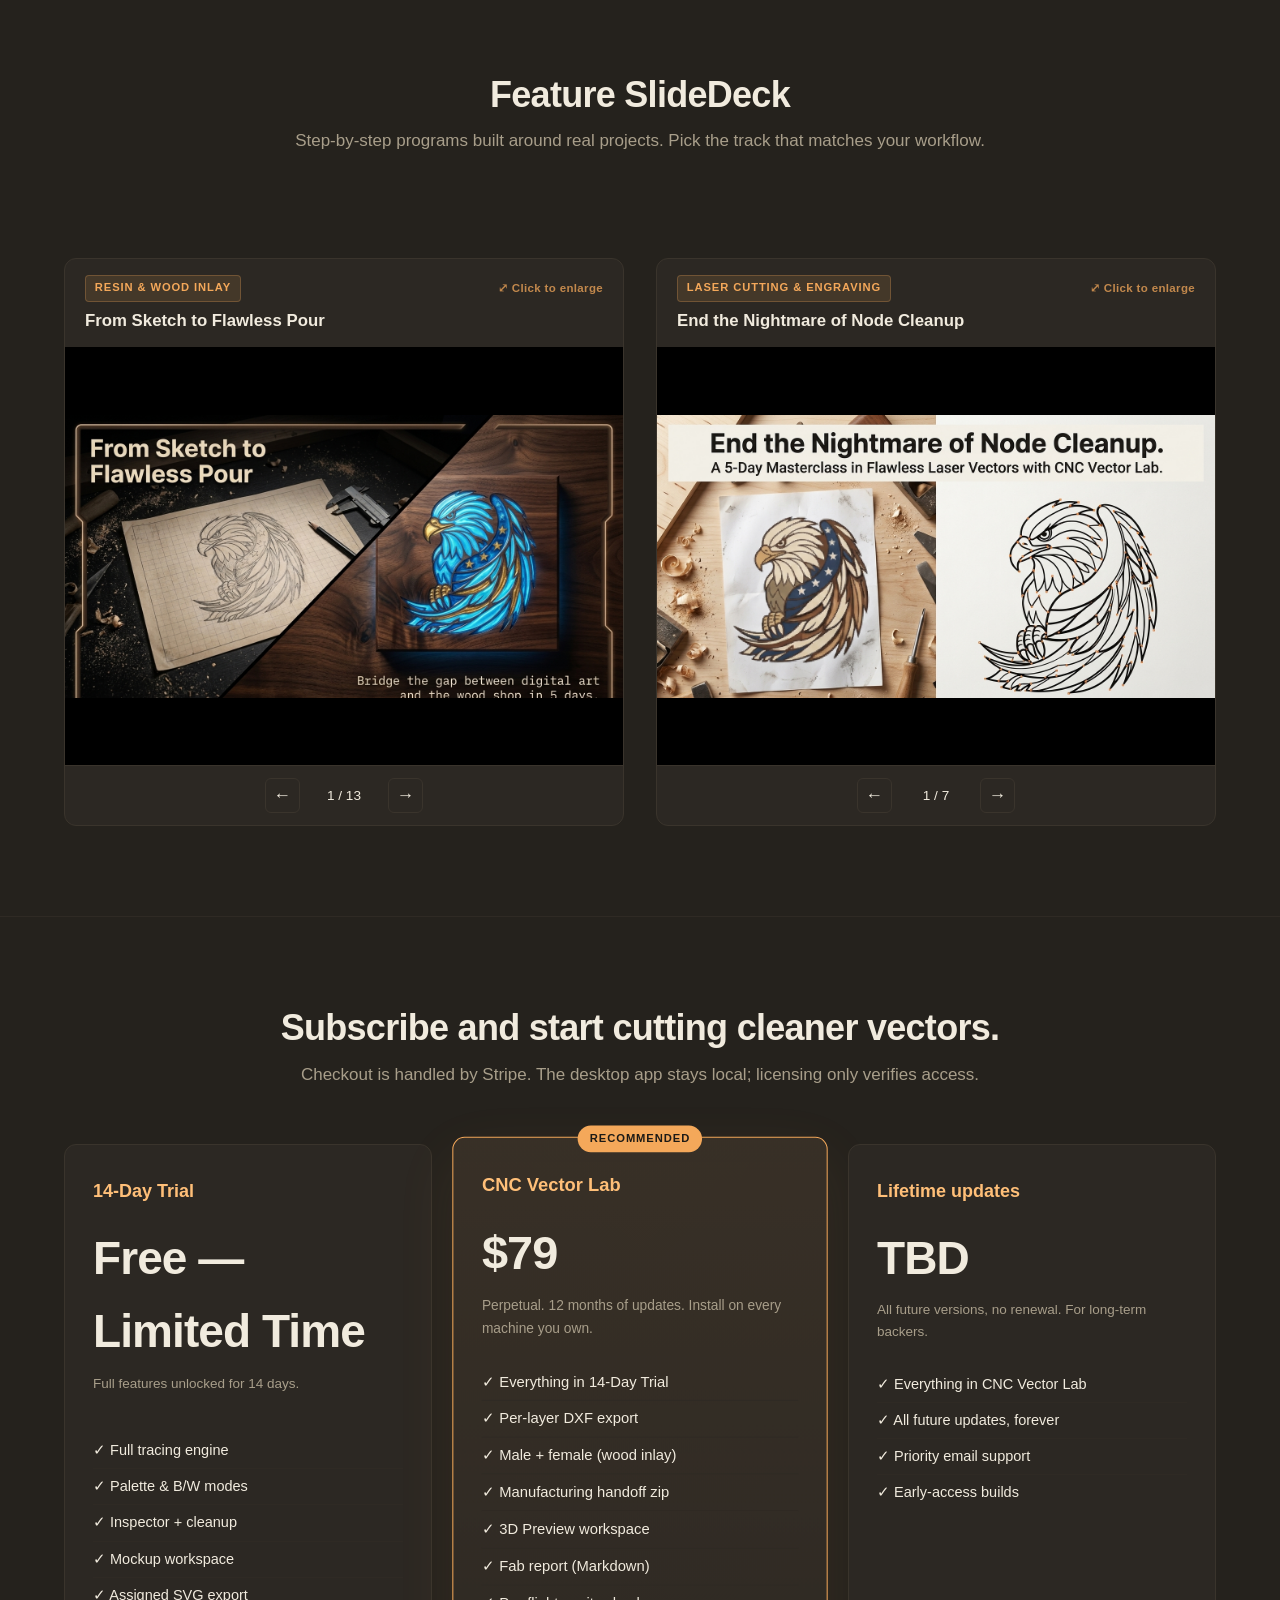
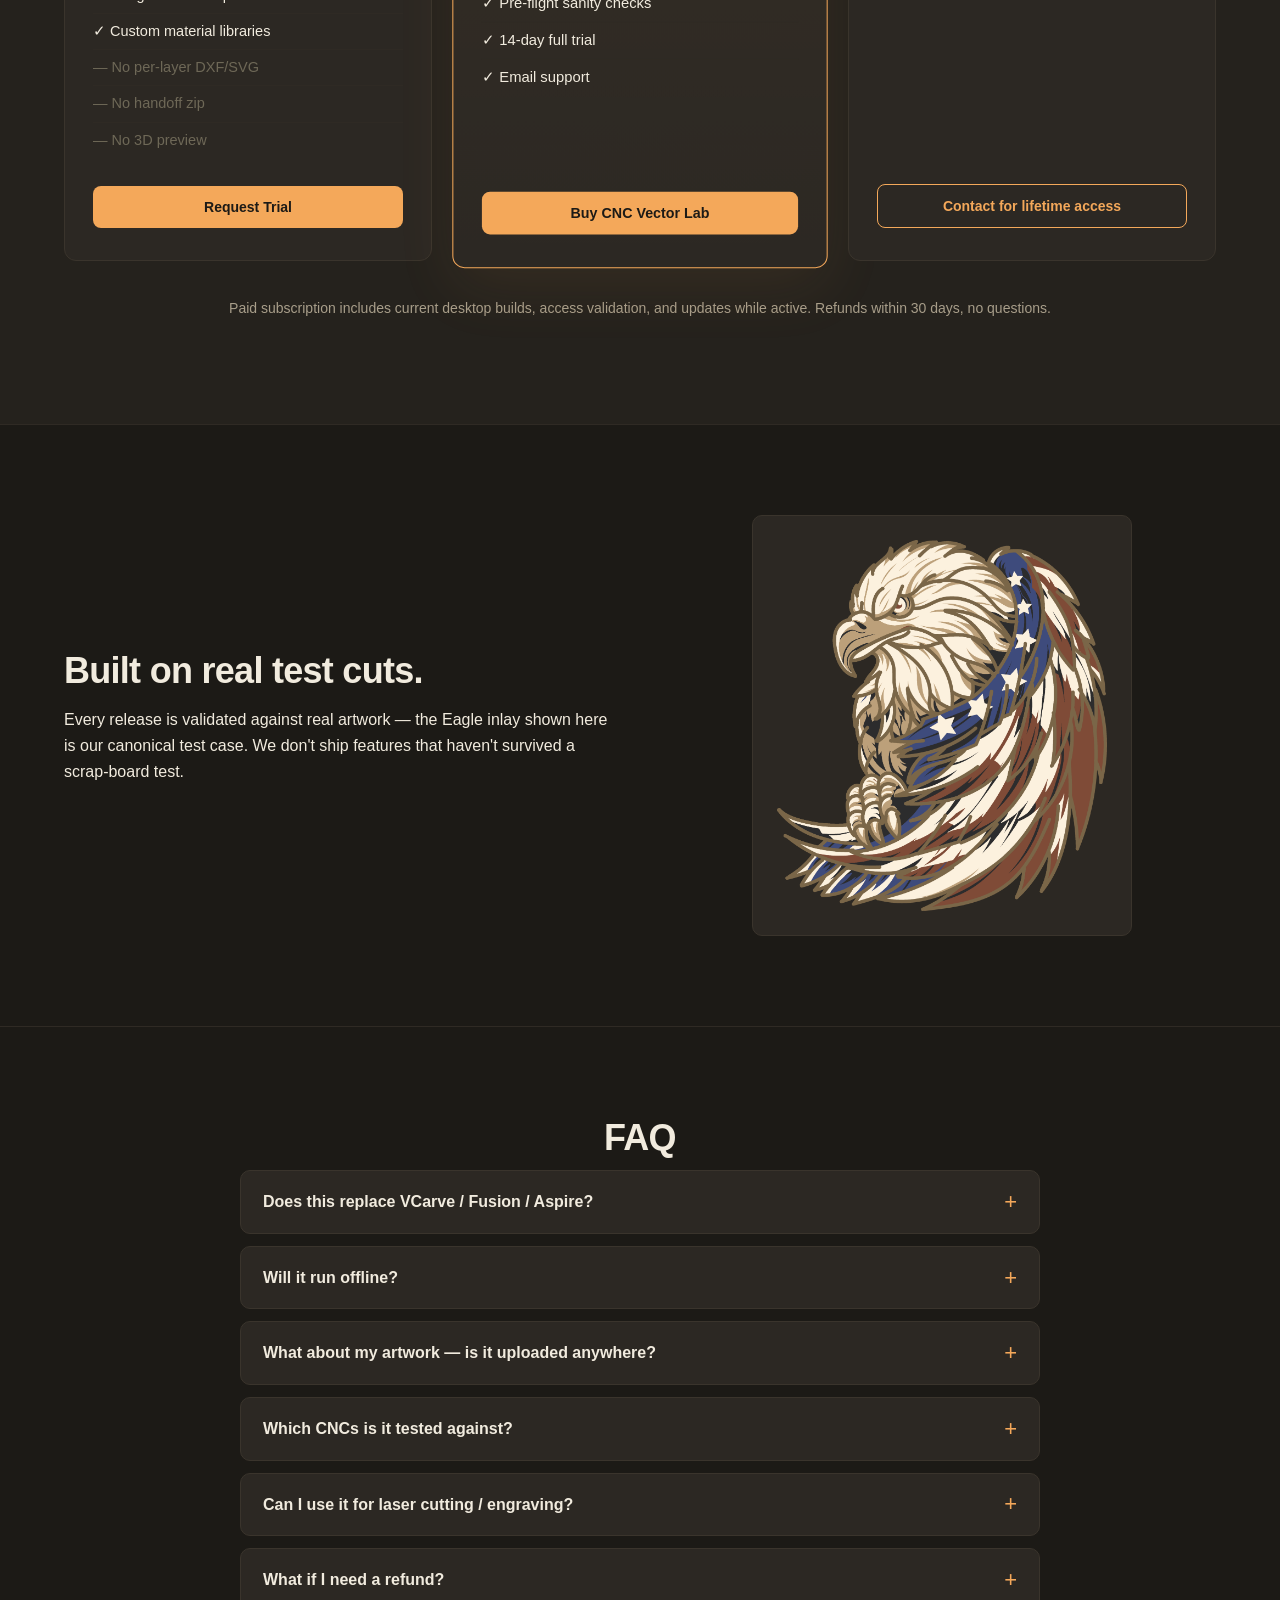
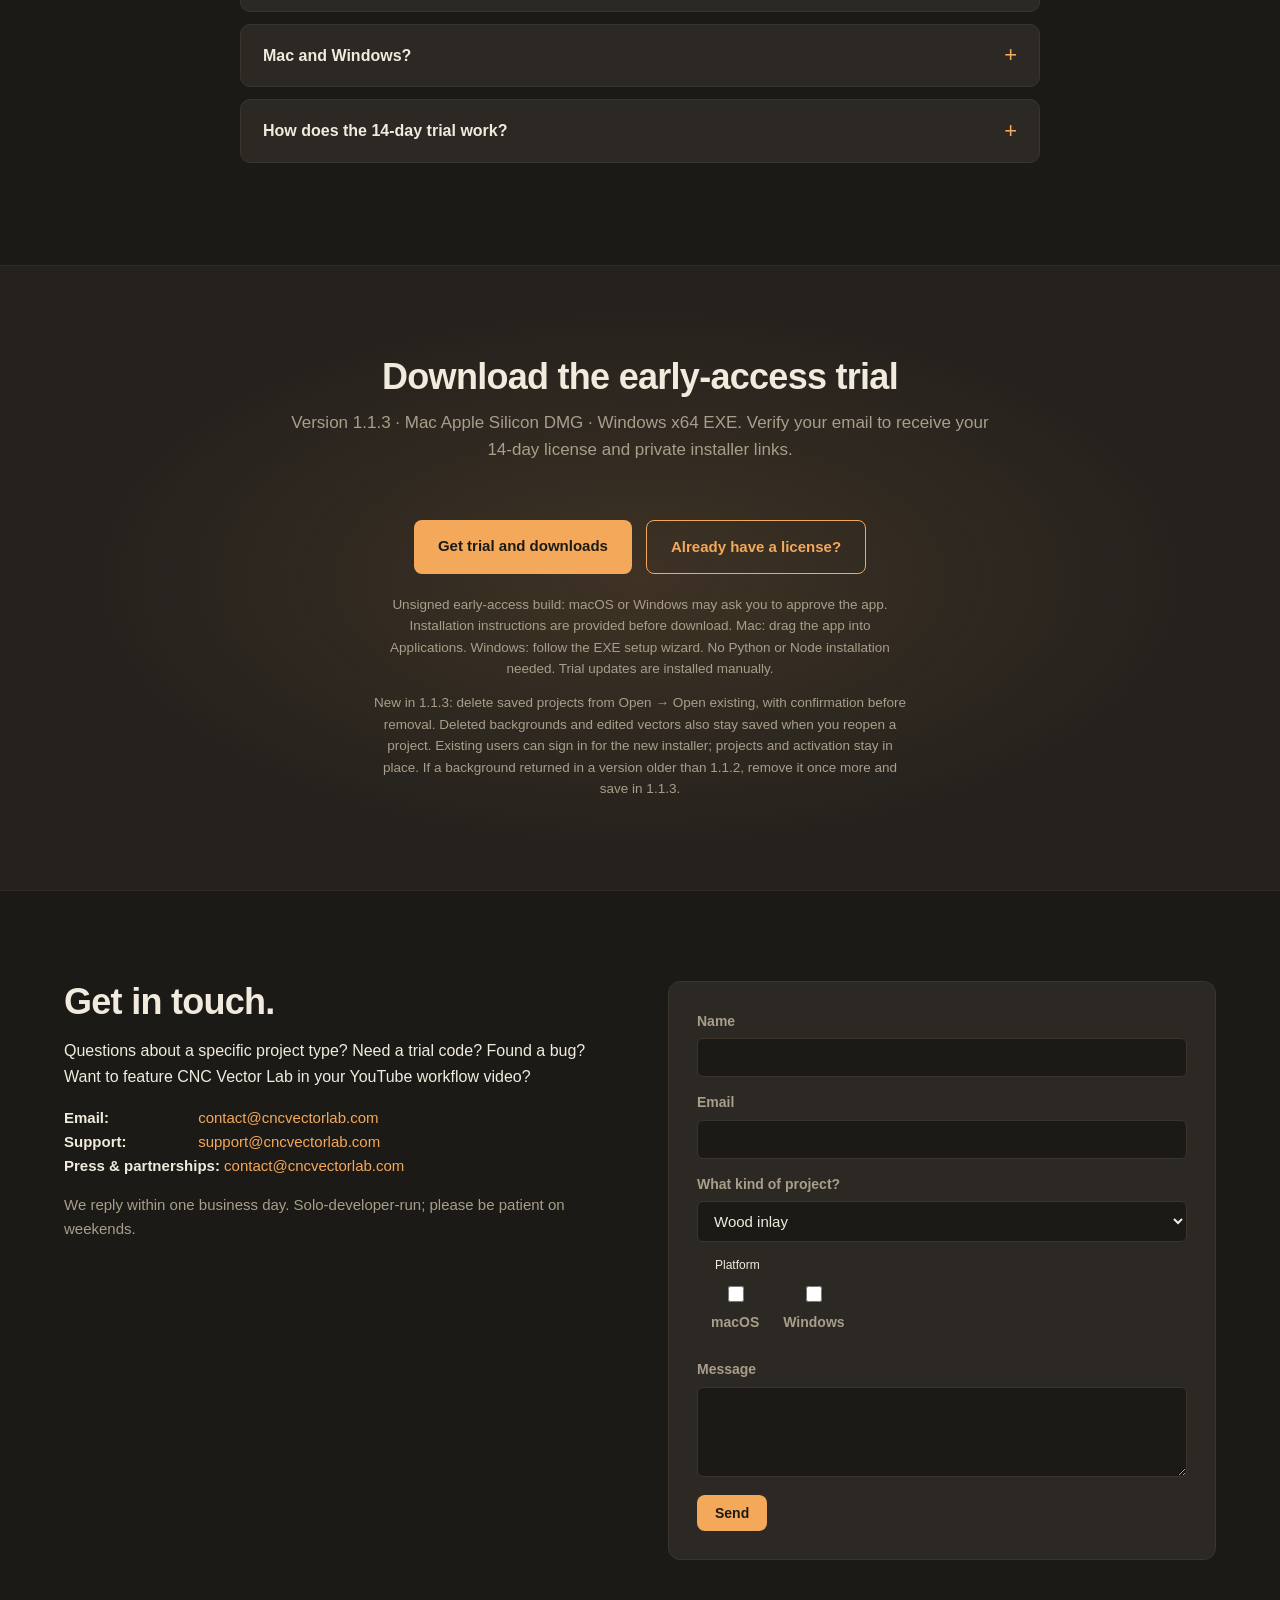
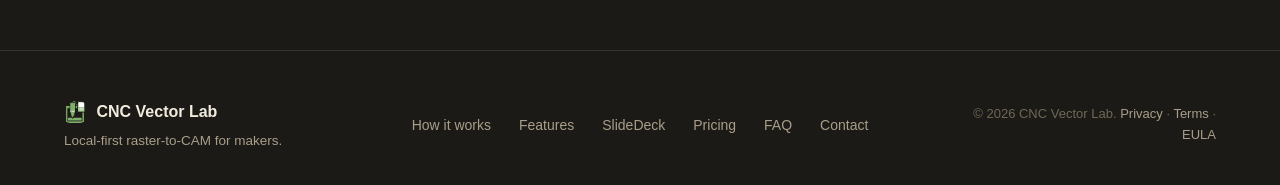
==== commit c0667ae2: "Publish qualified 1.1.3 external trial download page" ====
--- a/index.html
+++ b/index.html
@@ -50,7 +50,7 @@
         <ul class="hero-trust">
           <li>✓ Runs locally &mdash; no upload</li>
           <li>✓ Subscription license with offline grace</li>
-          <li>✓ Unsigned trial installers · version 1.1.2</li>
+          <li>✓ Unsigned trial installers · version 1.1.3</li>
         </ul>
       </div>
       <div class="hero-visual">
@@ -374,7 +374,7 @@
         </details>
         <details>
           <summary>Mac and Windows?</summary>
-          <p>The 1.1.2 early-access trial supports Mac Apple Silicon (M1 or newer) and Windows x64 (Intel/AMD). These installers are unsigned and may show an operating-system approval prompt. Intel Macs and Windows ARM are not included in this trial.</p>
+          <p>The 1.1.3 early-access trial supports Mac Apple Silicon (M1 or newer) and Windows x64 (Intel/AMD). These installers are unsigned and may show an operating-system approval prompt. Intel Macs and Windows ARM are not included in this trial.</p>
         </details>
         <details>
           <summary>How does the 14-day trial work?</summary>
@@ -388,13 +388,13 @@
   <section id="download" class="band band-accent">
     <div class="wrap text-center">
       <h2 class="section-title">Download the early-access trial</h2>
-      <p class="section-sub">Version 1.1.2 · Mac Apple Silicon DMG · Windows x64 EXE. Verify your email to receive your 14-day license and private installer links.</p>
+      <p class="section-sub">Version 1.1.3 · Mac Apple Silicon DMG · Windows x64 EXE. Verify your email to receive your 14-day license and private installer links.</p>
       <div class="download-buttons">
         <a href="https://api.cncvectorlab.com/trial/request" class="cta-button big">Get trial and downloads</a>
         <a href="https://api.cncvectorlab.com/account" class="cta-button big secondary">Already have a license?</a>
       </div>
       <p class="download-note">Unsigned early-access build: macOS or Windows may ask you to approve the app. Installation instructions are provided before download. Mac: drag the app into Applications. Windows: follow the EXE setup wizard. No Python or Node installation needed. Trial updates are installed manually.</p>
-      <p class="download-note">New in 1.1.2: deleted backgrounds and edited vectors stay saved when you reopen a project. Existing users can sign in for the new installer; projects and activation stay in place. If a background returned in an older version, remove it once more and save in 1.1.2.</p>
+      <p class="download-note">New in 1.1.3: delete saved projects from Open &rarr; Open existing, with confirmation before removal. Deleted backgrounds and edited vectors also stay saved when you reopen a project. Existing users can sign in for the new installer; projects and activation stay in place. If a background returned in a version older than 1.1.2, remove it once more and save in 1.1.3.</p>
     </div>
   </section>
 
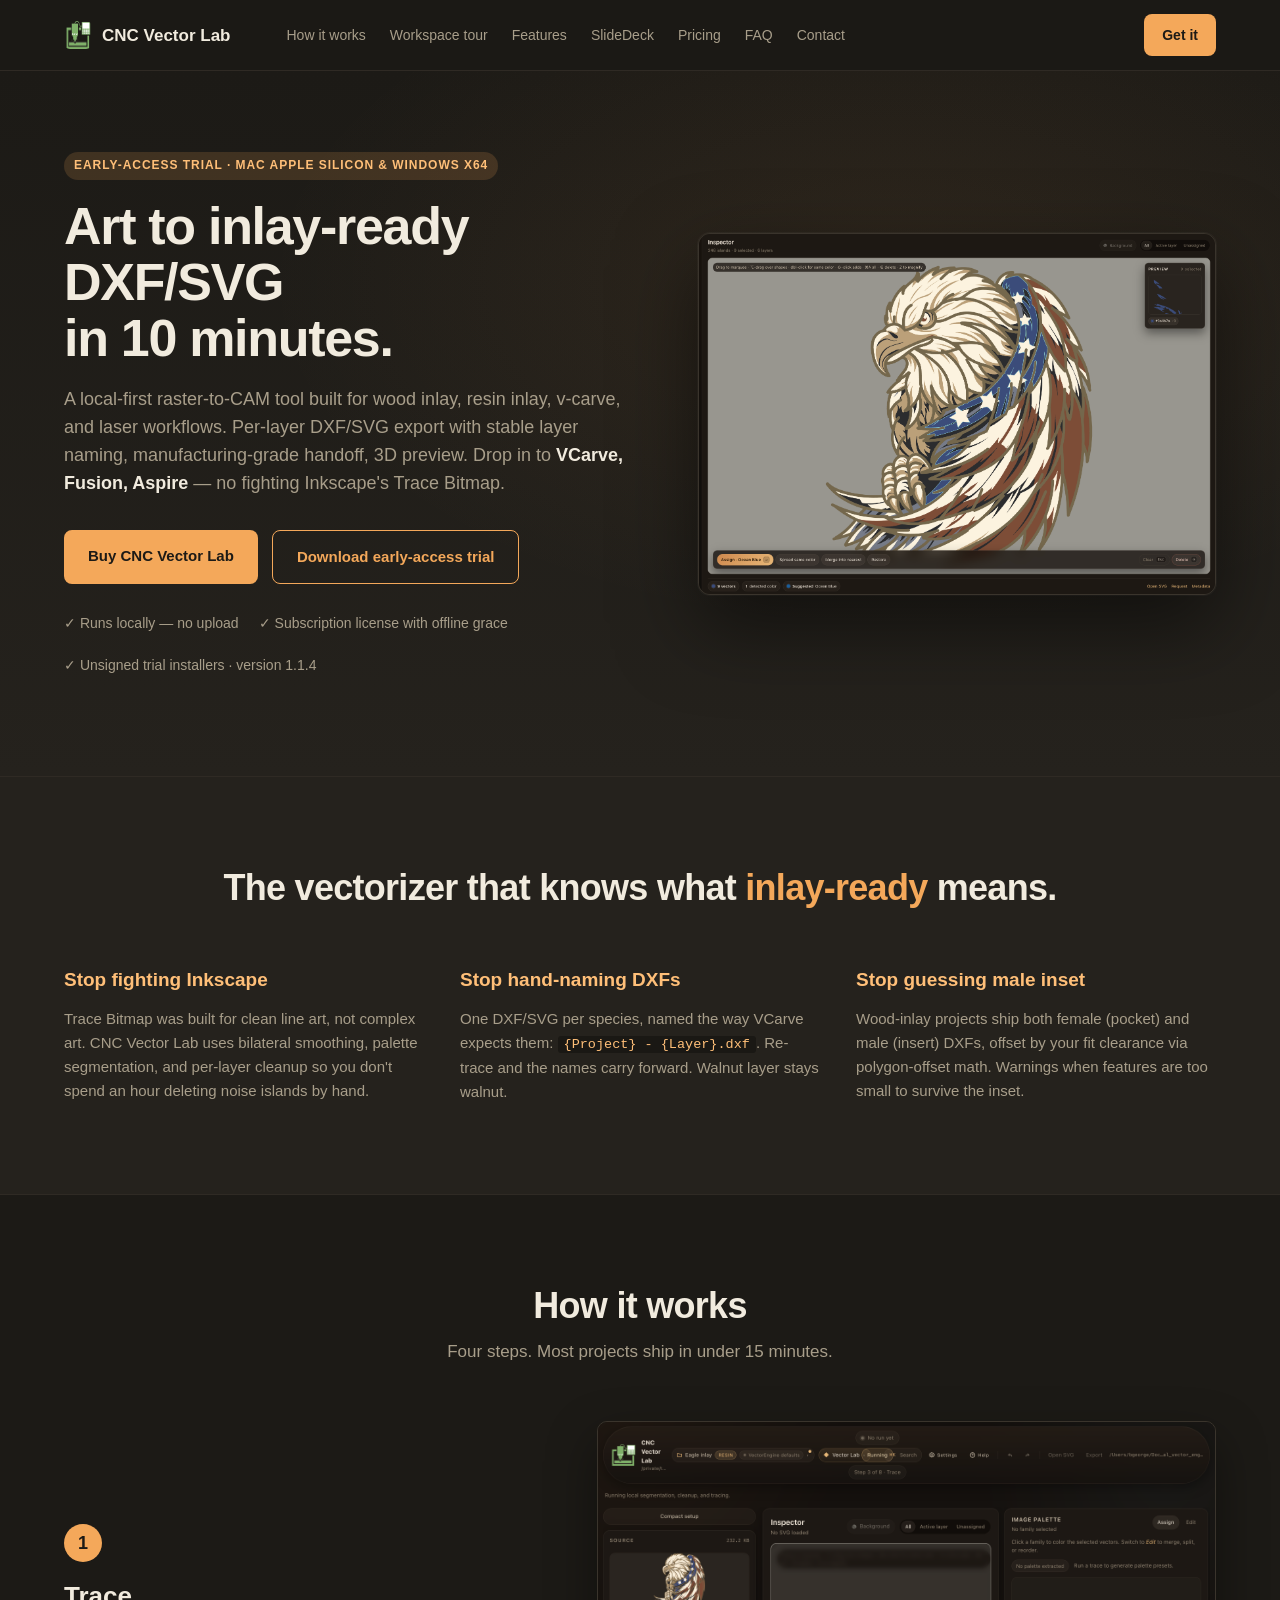
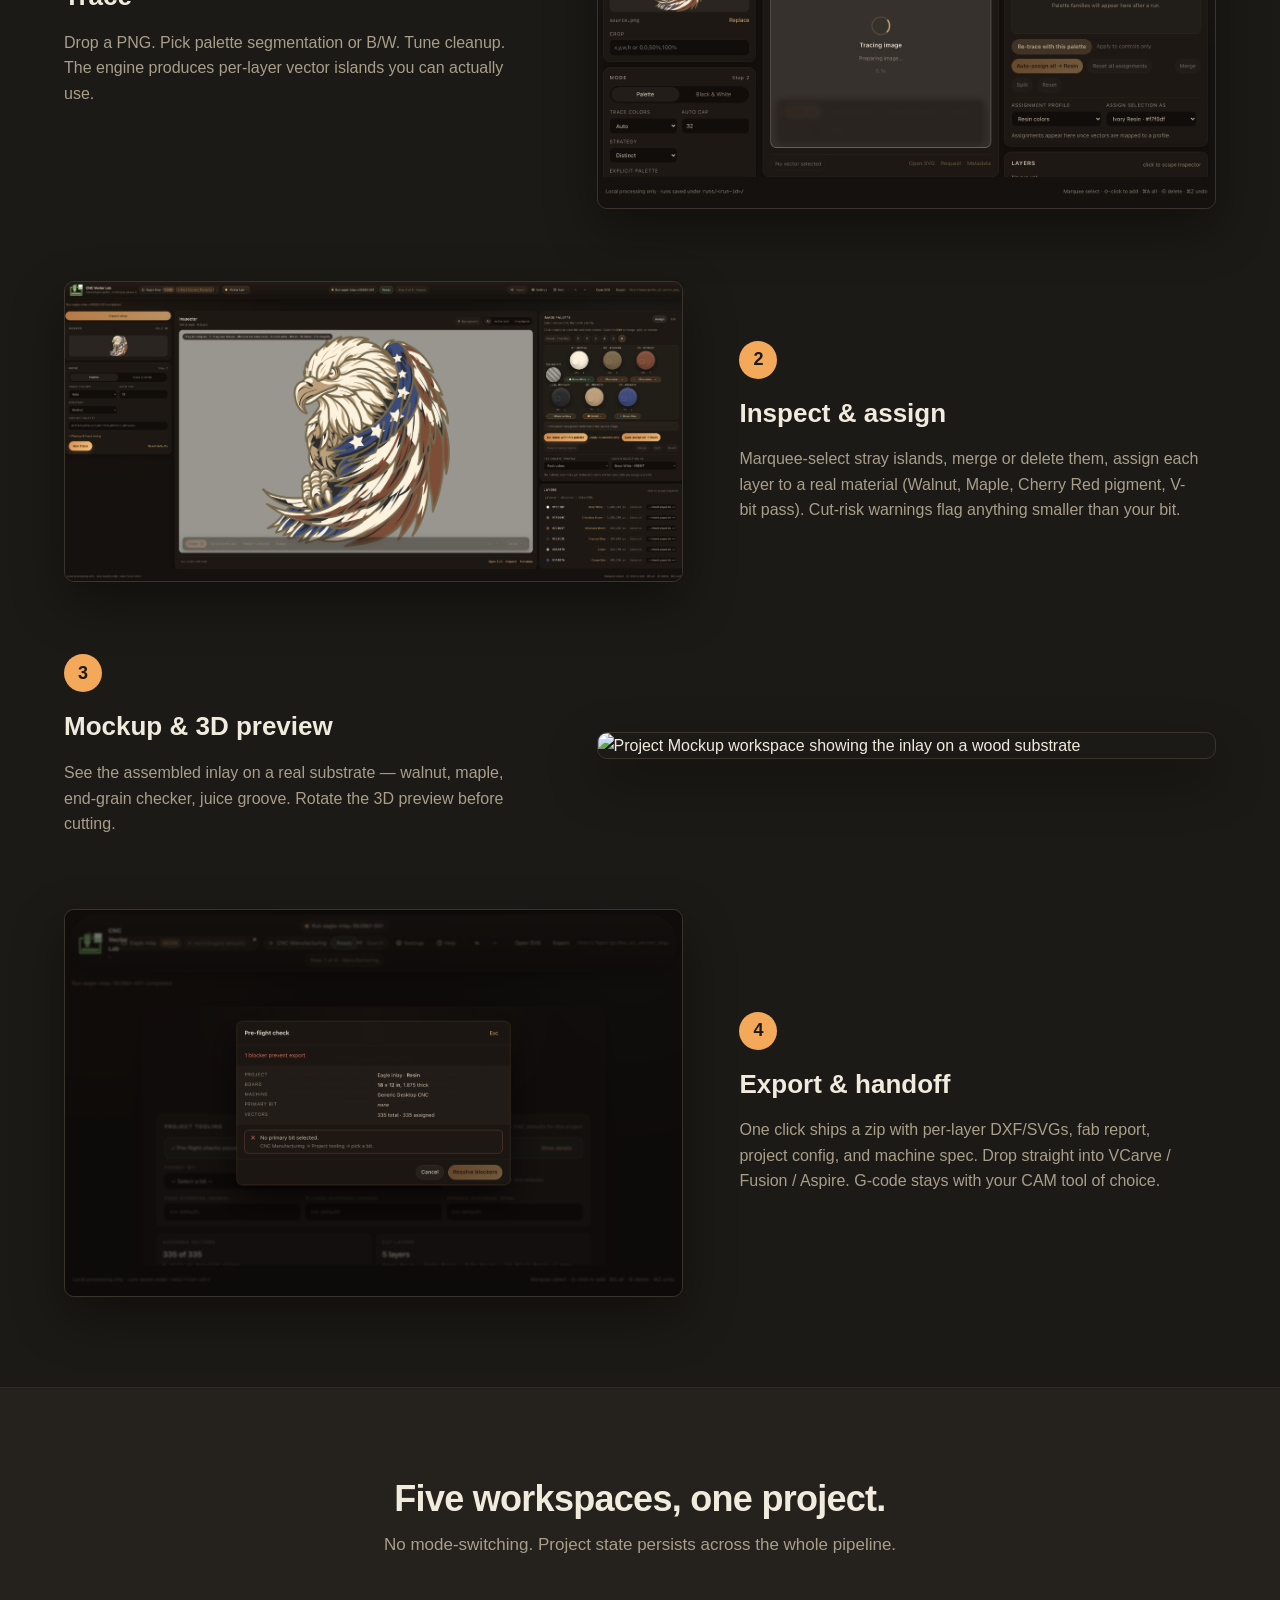
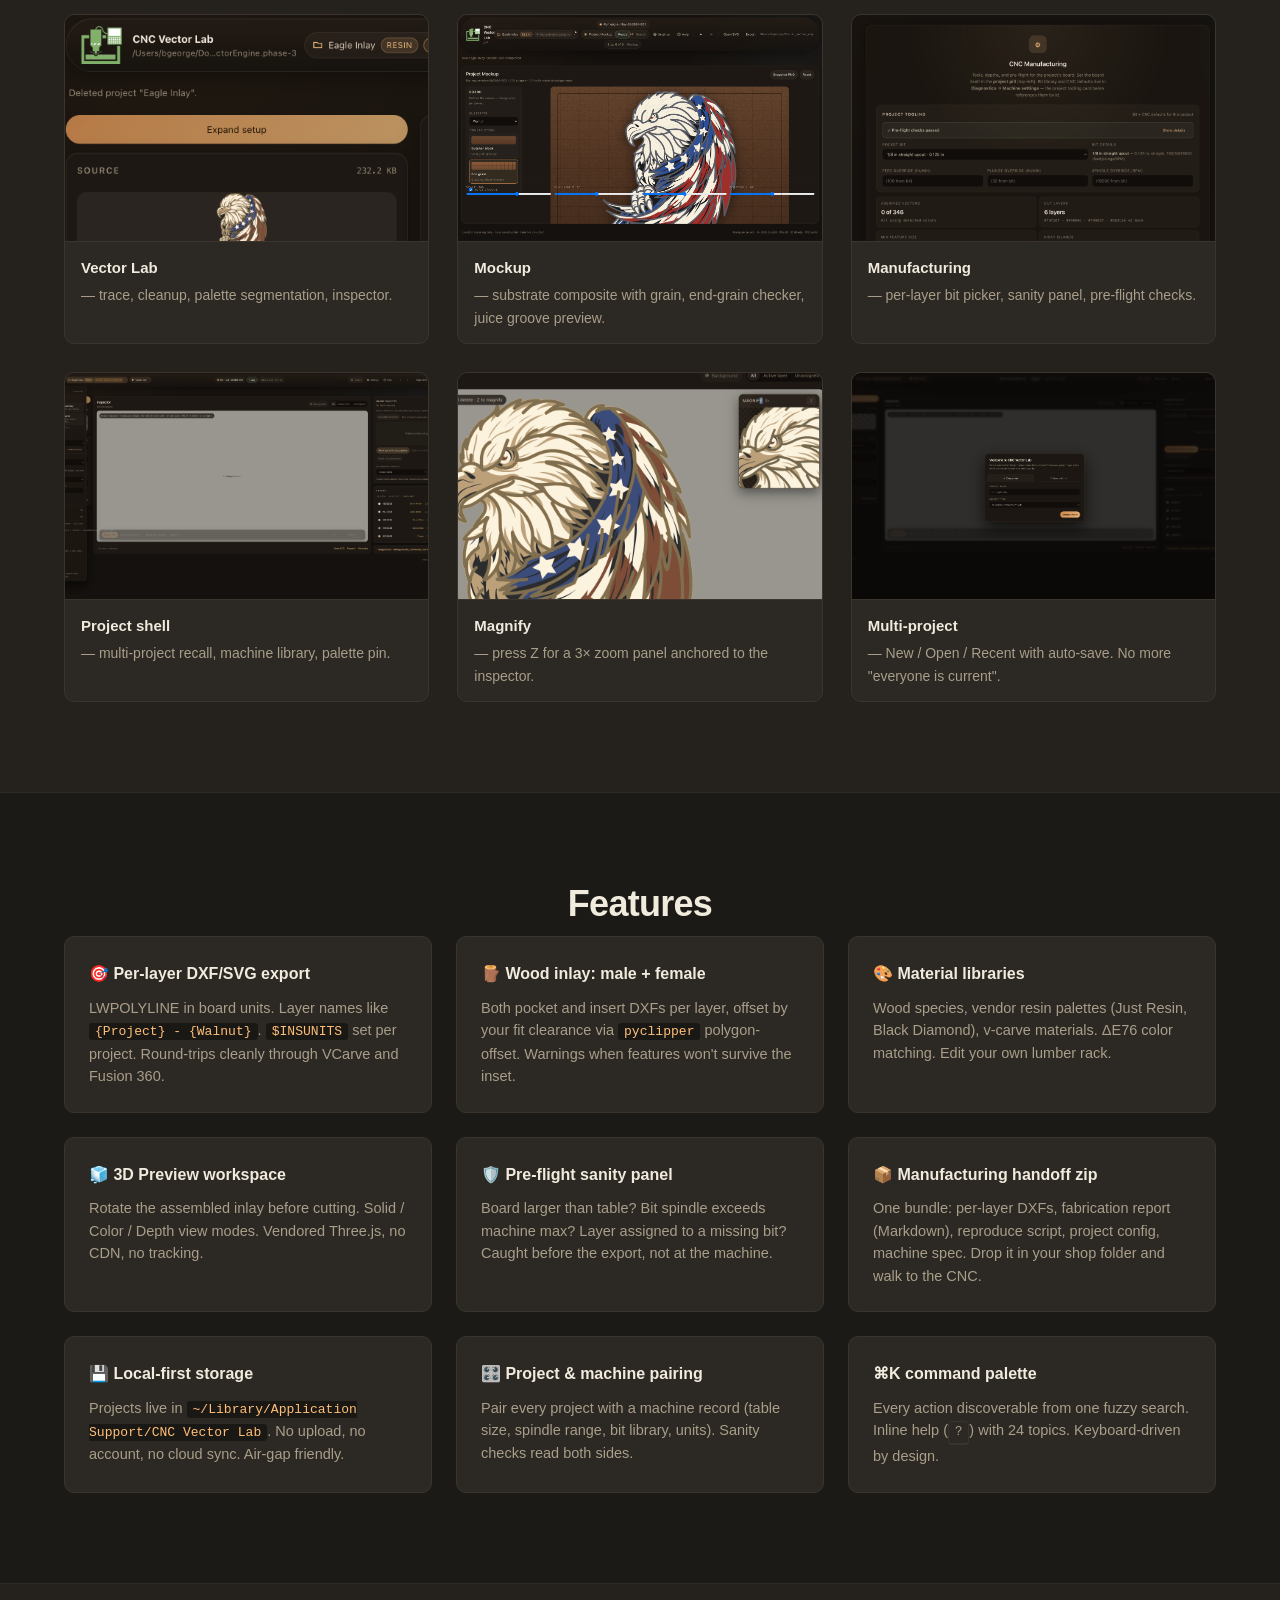
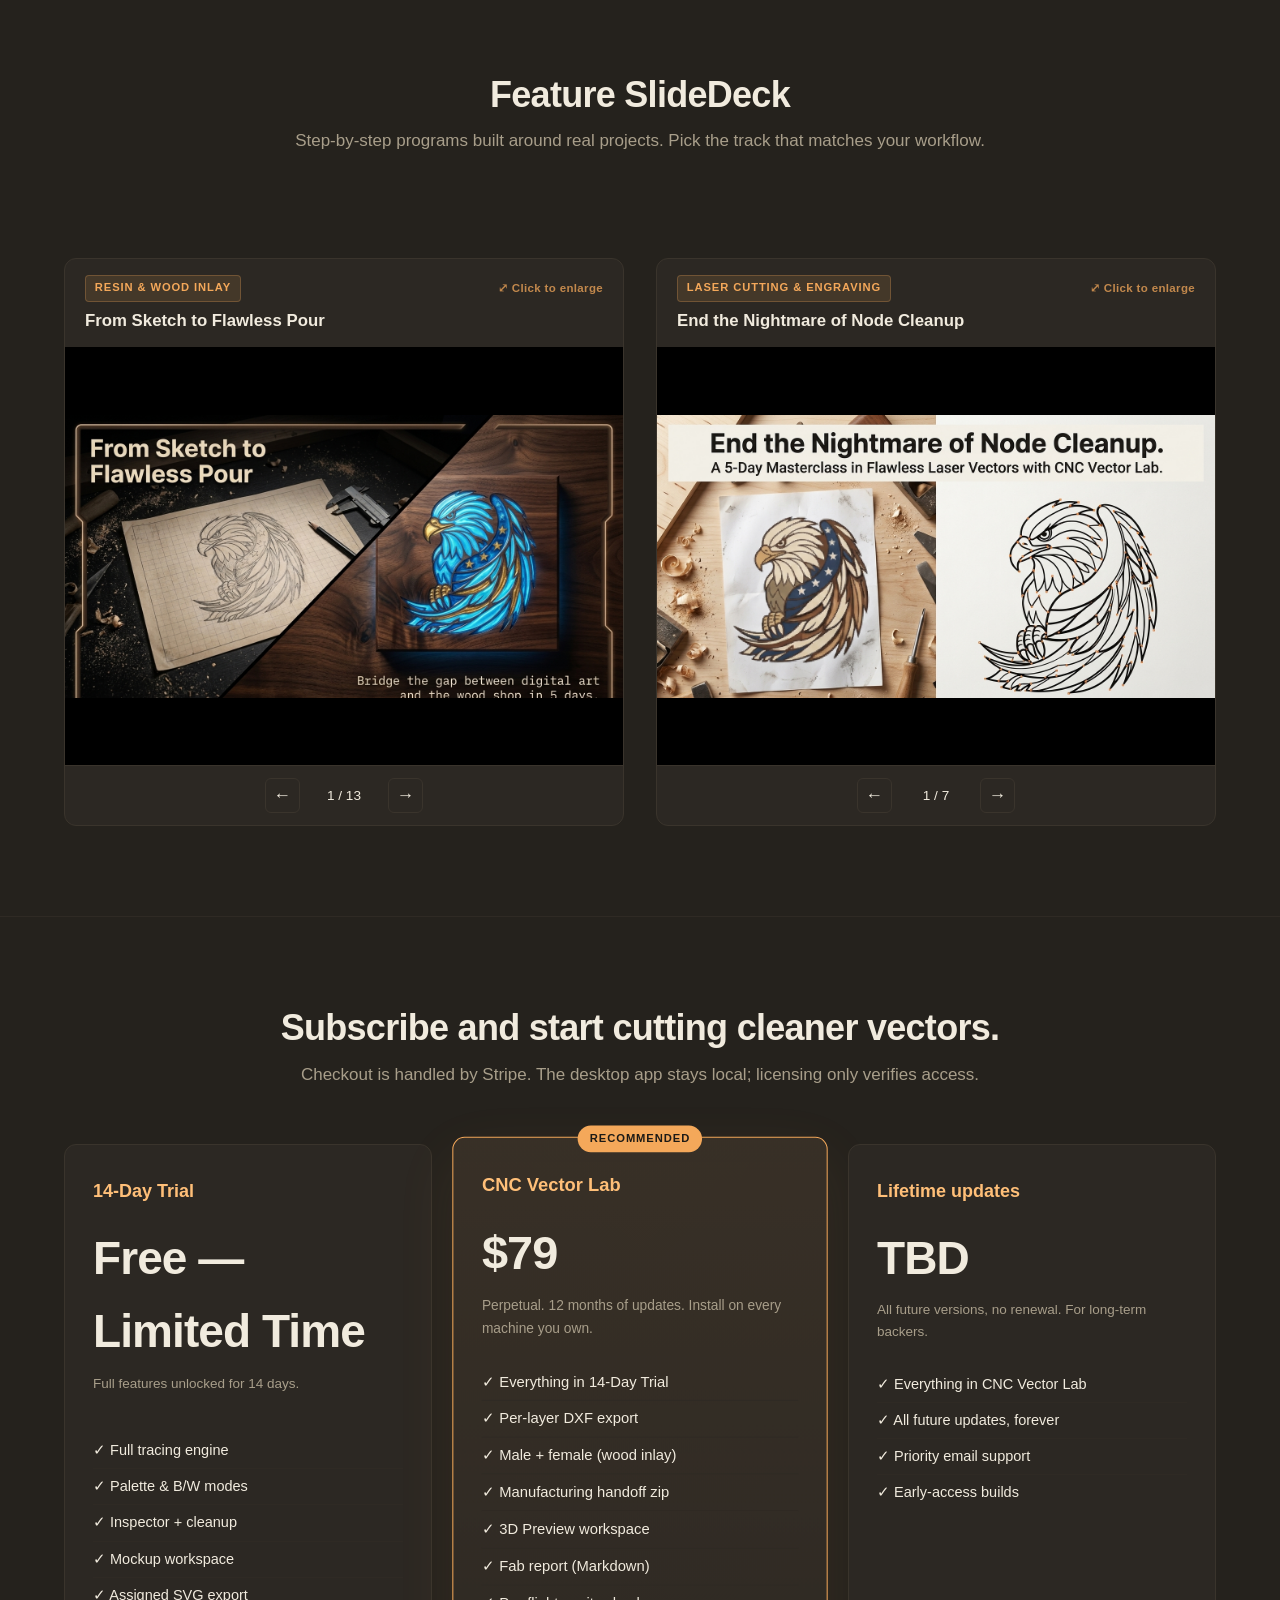
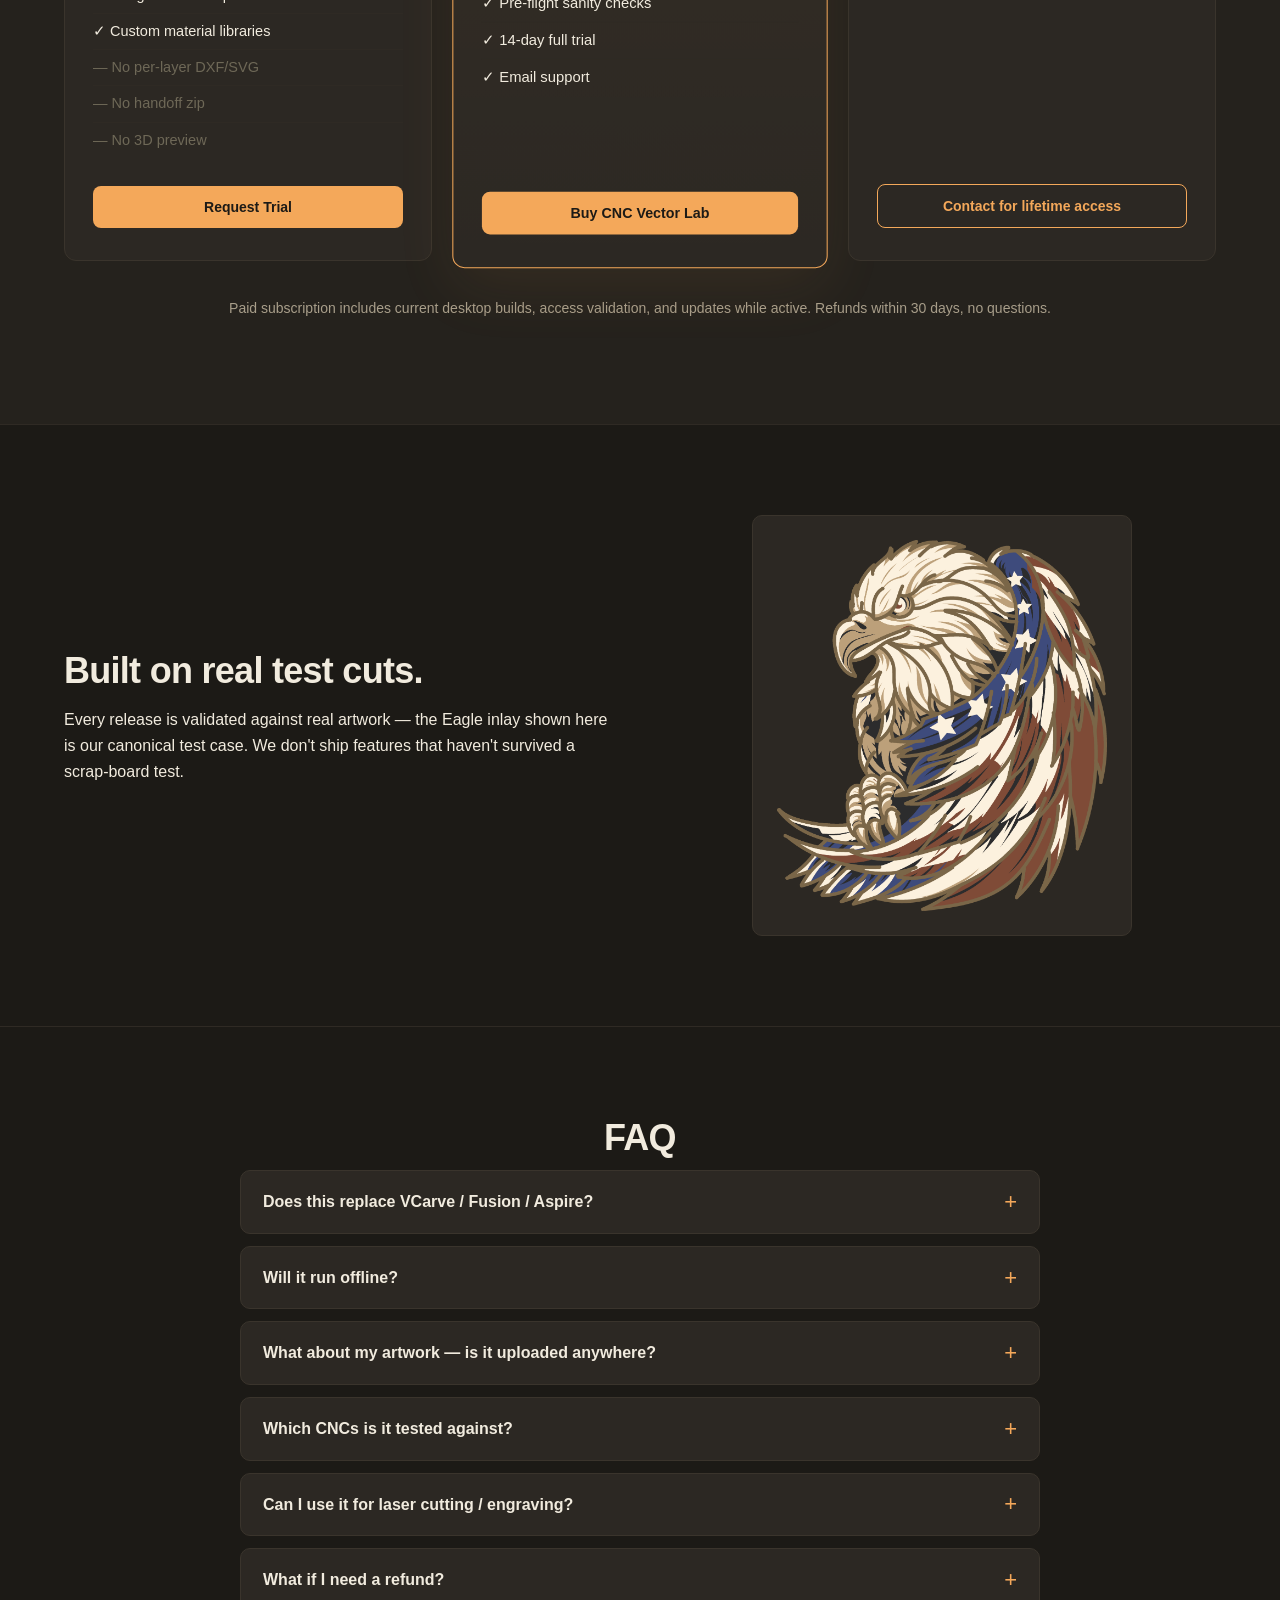
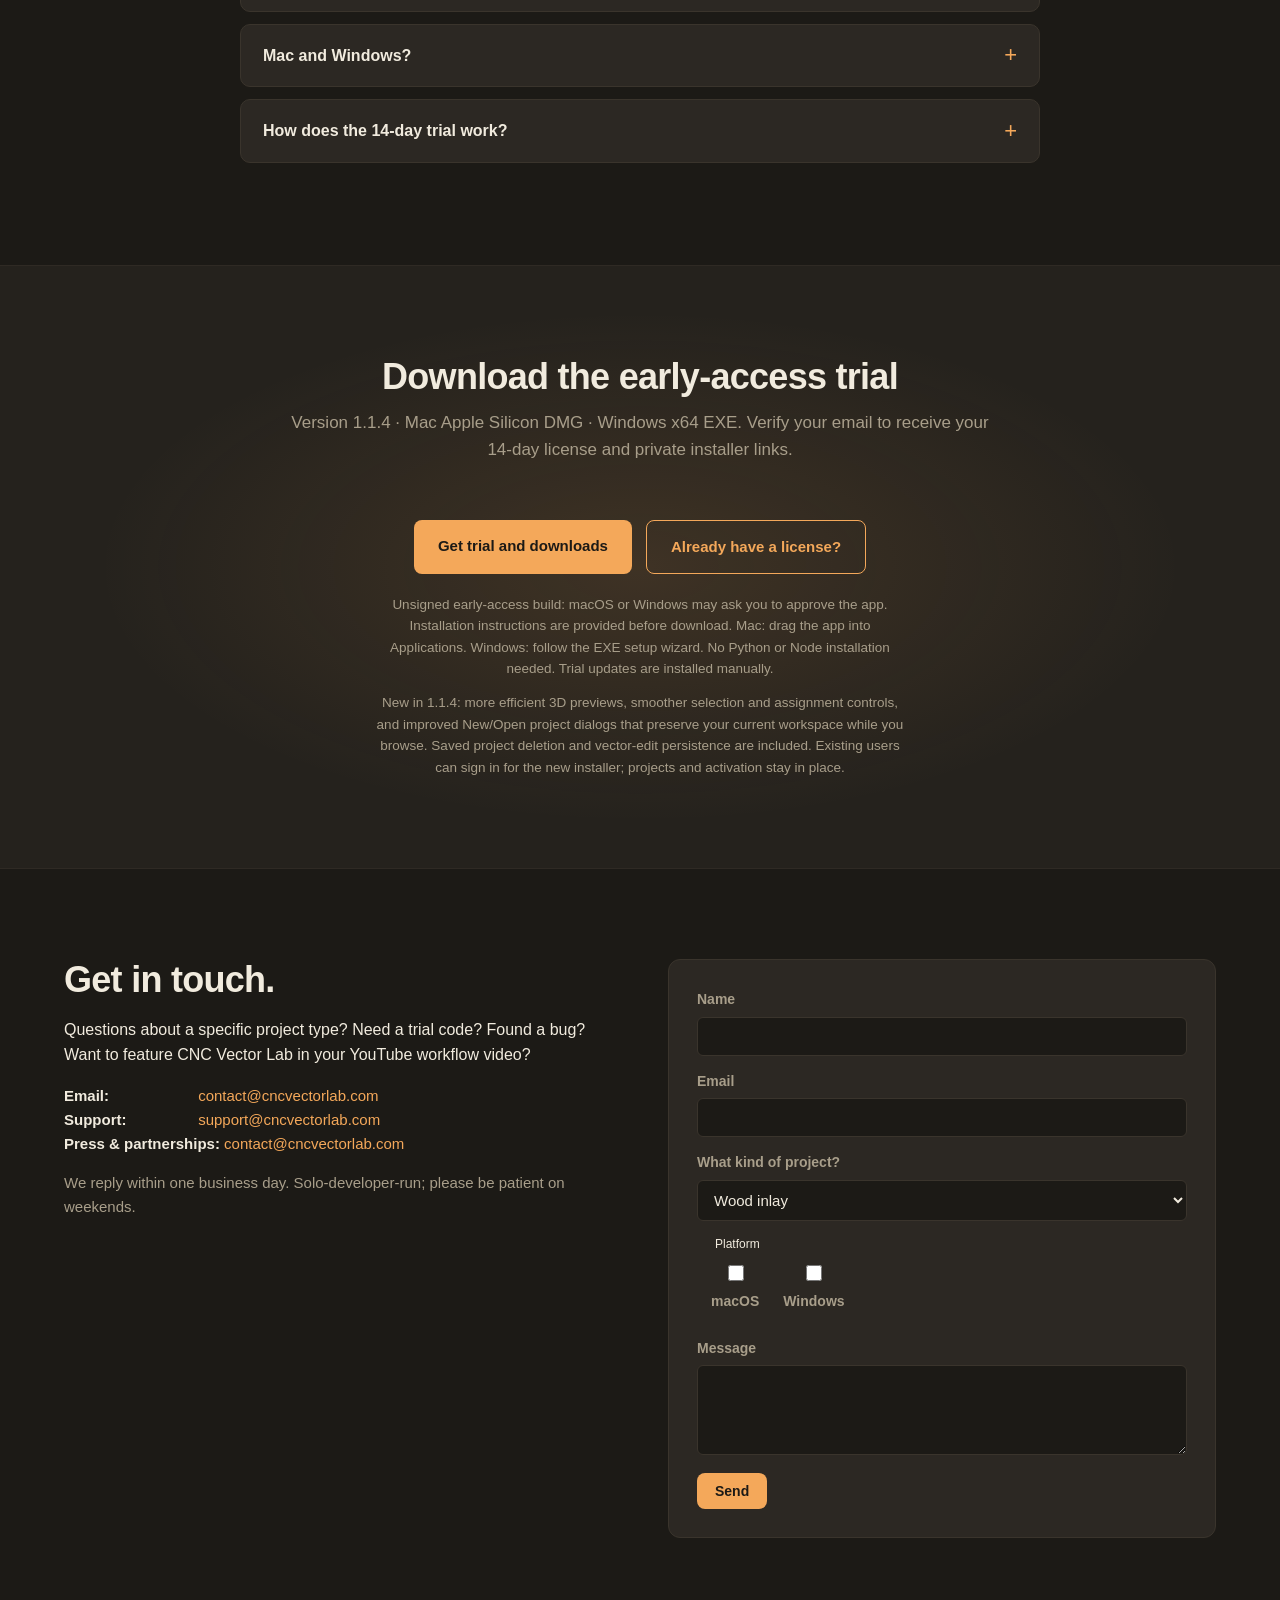
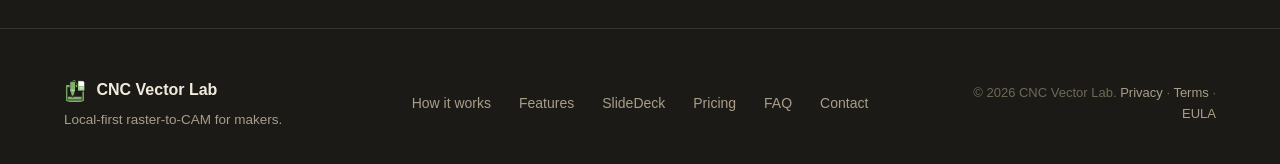
==== commit 12b58ddc: "Prepare 1.1.4 trial download page" ====
--- a/index.html
+++ b/index.html
@@ -50,7 +50,7 @@
         <ul class="hero-trust">
           <li>✓ Runs locally &mdash; no upload</li>
           <li>✓ Subscription license with offline grace</li>
-          <li>✓ Unsigned trial installers · version 1.1.3</li>
+          <li>✓ Unsigned trial installers · version 1.1.4</li>
         </ul>
       </div>
       <div class="hero-visual">
@@ -374,7 +374,7 @@
         </details>
         <details>
           <summary>Mac and Windows?</summary>
-          <p>The 1.1.3 early-access trial supports Mac Apple Silicon (M1 or newer) and Windows x64 (Intel/AMD). These installers are unsigned and may show an operating-system approval prompt. Intel Macs and Windows ARM are not included in this trial.</p>
+          <p>The 1.1.4 early-access trial supports Mac Apple Silicon (M1 or newer) and Windows x64 (Intel/AMD). These installers are unsigned and may show an operating-system approval prompt. Intel Macs and Windows ARM are not included in this trial.</p>
         </details>
         <details>
           <summary>How does the 14-day trial work?</summary>
@@ -388,13 +388,13 @@
   <section id="download" class="band band-accent">
     <div class="wrap text-center">
       <h2 class="section-title">Download the early-access trial</h2>
-      <p class="section-sub">Version 1.1.3 · Mac Apple Silicon DMG · Windows x64 EXE. Verify your email to receive your 14-day license and private installer links.</p>
+      <p class="section-sub">Version 1.1.4 · Mac Apple Silicon DMG · Windows x64 EXE. Verify your email to receive your 14-day license and private installer links.</p>
       <div class="download-buttons">
         <a href="https://api.cncvectorlab.com/trial/request" class="cta-button big">Get trial and downloads</a>
         <a href="https://api.cncvectorlab.com/account" class="cta-button big secondary">Already have a license?</a>
       </div>
       <p class="download-note">Unsigned early-access build: macOS or Windows may ask you to approve the app. Installation instructions are provided before download. Mac: drag the app into Applications. Windows: follow the EXE setup wizard. No Python or Node installation needed. Trial updates are installed manually.</p>
-      <p class="download-note">New in 1.1.3: delete saved projects from Open &rarr; Open existing, with confirmation before removal. Deleted backgrounds and edited vectors also stay saved when you reopen a project. Existing users can sign in for the new installer; projects and activation stay in place. If a background returned in a version older than 1.1.2, remove it once more and save in 1.1.3.</p>
+      <p class="download-note">New in 1.1.4: more efficient 3D previews, smoother selection and assignment controls, and improved New/Open project dialogs that preserve your current workspace while you browse. Saved project deletion and vector-edit persistence are included. Existing users can sign in for the new installer; projects and activation stay in place.</p>
     </div>
   </section>
 
